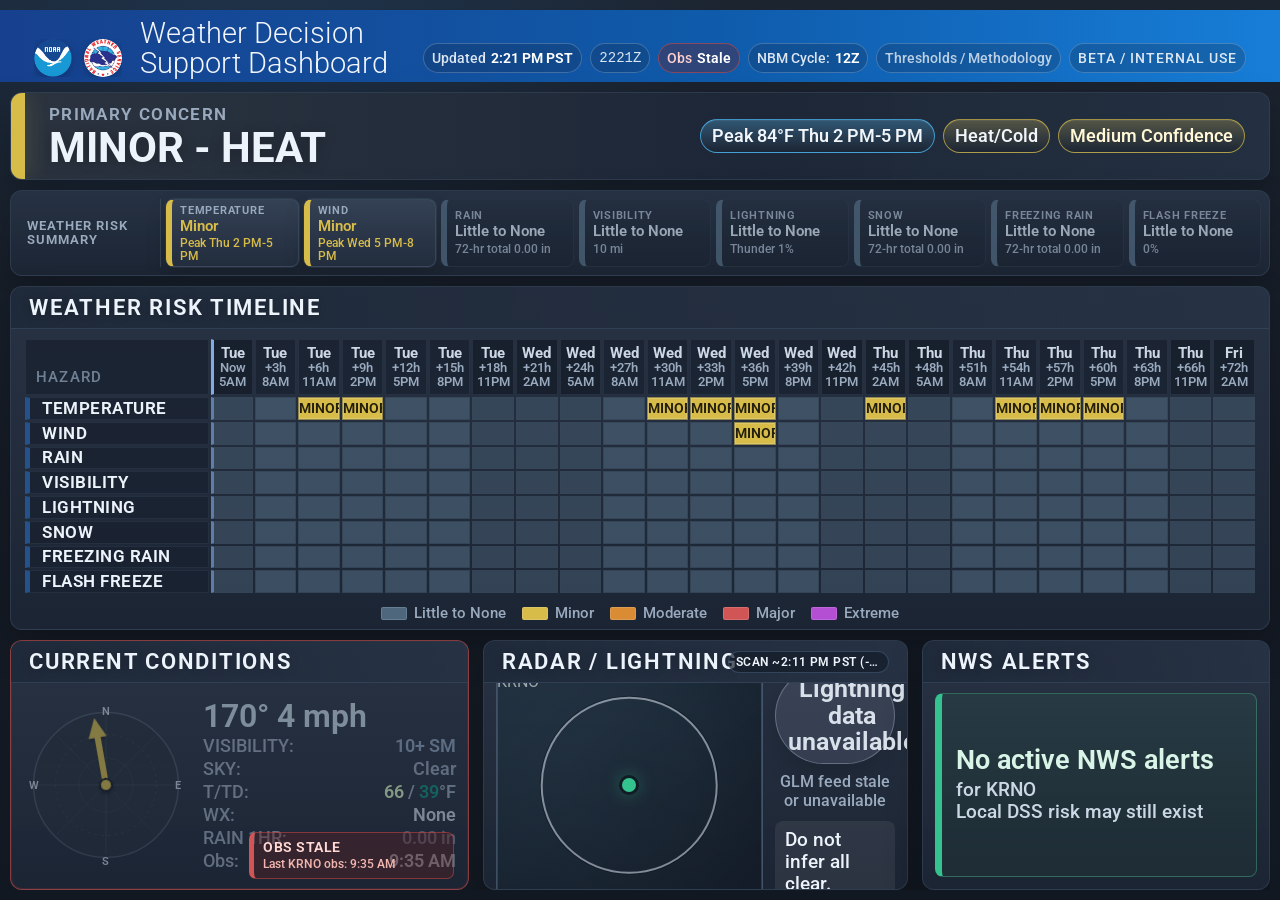
==== docs/mockups/krno-quicklook-tv-v2/index.html @ f00143f2 "Add quicklook TV v2 draft" ====
<!doctype html>
<html lang="en">
<head>
  <meta charset="utf-8">
  <meta name="viewport" content="width=device-width, initial-scale=1">
  <title>RNO Wx DSS</title>
  <link rel="preconnect" href="https://fonts.googleapis.com">
  <link rel="preconnect" href="https://fonts.gstatic.com" crossorigin>
  <link href="https://fonts.googleapis.com/css2?family=Roboto:wght@300;400;500;700&display=swap" rel="stylesheet">
  <link rel="stylesheet" href="https://unpkg.com/leaflet@1.9.4/dist/leaflet.css">
  <style>
    :root {
      color-scheme: dark;
      --bg-page: #151b25;
      --bg-panel: #202938;
      --bg-panel-2: #263244;
      --bg-panel-3: #2d3a4f;
      --border: #485663;
      --border-soft: #35414e;
      --text-main: #edf3fa;
      --text-body: #cbd7e5;
      --text-muted: #9aaabe;
      --text-dim: #6f8095;
      --accent-blue: #1976d2;
      --accent-blue-soft: #2196f3;
      --risk-none: #2d3745;
      --risk-little: #4f677d;
      --risk-minor: #d7bc4a;
      --risk-moderate: #d98c33;
      --risk-major: #d25555;
      --risk-extreme: #b44fd4;
      --success: #34c38f;
      --desi-blue-1: #17408d;
      --desi-blue-2: #0f5bab;
      --desi-blue-3: #177ed8;
      --broadcast-cyan: #4fc3ff;
      --broadcast-orange: #f26a22;
      --bg: var(--bg-page);
      --panel: var(--bg-panel);
      --panel-2: var(--bg-panel-2);
      --line: rgba(51, 66, 85, 0.72);
      --line-strong: rgba(68, 84, 106, 0.94);
      --text: var(--text-main);
      --soft: var(--text-body);
      --muted: var(--text-muted);
      --fresh: var(--success);
      --none: var(--risk-none);
      --little: var(--risk-little);
      --minor: var(--risk-minor);
      --moderate: var(--risk-moderate);
      --major: var(--risk-major);
      --extreme: var(--risk-extreme);
      --radius: 12px;
      --page-pad: 18px;
      --panel-pad: 18px;
      --gap-main: 14px;
      --gap-small: 10px;
      --font: "Inter", "Segoe UI", Roboto, Arial, sans-serif;
      --title-font: "Roboto", "Helvetica Neue", Helvetica, Arial, sans-serif;
      --mono: "SFMono-Regular", Consolas, "Liberation Mono", monospace;
    }

    * {
      box-sizing: border-box;
      min-width: 0;
    }

    html,
    body {
      width: 100%;
      height: 100%;
      margin: 0;
      overflow: hidden;
      background: var(--bg);
      color: var(--text);
      font-family: var(--font);
      font-variant-numeric: tabular-nums;
      letter-spacing: 0;
    }

    body {
      background:
        radial-gradient(circle at 20% -20%, rgba(41, 128, 212, 0.22), transparent 34%),
        linear-gradient(180deg, #1c2430, #151b25 52%, #121821),
        var(--bg-page);
    }

    .app {
      width: 100vw;
      height: 100vh;
      display: grid;
      grid-template-rows: 72px 88px 86px minmax(0, 1fr) 250px;
      gap: var(--gap-main);
      padding: 0 var(--page-pad) var(--page-pad);
      overflow: hidden;
    }

    .panel,
    .header,
    .concern {
      border: 1px solid var(--line);
      border-radius: var(--radius);
      background:
        linear-gradient(180deg, rgba(39, 50, 68, 0.98), rgba(28, 37, 51, 0.99)),
        var(--bg-panel);
      box-shadow: 0 16px 36px rgba(0, 0, 0, 0.22);
      overflow: hidden;
    }

    .header {
      display: grid;
      grid-template-columns: auto 1fr auto;
      align-items: center;
      gap: 18px;
      margin-inline: calc(-1 * var(--page-pad));
      padding: 8px 42px;
      border: 0;
      border-radius: 0;
      background: linear-gradient(90deg, var(--desi-blue-1) 0%, var(--desi-blue-2) 56%, var(--desi-blue-3) 100%);
      box-shadow: none;
    }

    .brand {
      display: flex;
      align-items: center;
      gap: 12px;
      overflow: hidden;
      white-space: nowrap;
    }

    .seal {
      display: block;
      width: 42px;
      height: 42px;
      flex: 0 0 auto;
      padding: 0;
      border: 0;
      border-radius: 50%;
      background: transparent;
      object-fit: contain;
      box-shadow: 0 2px 9px rgba(0, 0, 0, 0.25);
    }

    .title h1 {
      margin: 0;
      color: #f2f6fb;
      font-family: var(--title-font);
      font-size: 35px;
      line-height: 1.04;
      font-weight: 300;
      letter-spacing: 0;
      text-shadow: none;
    }

    .title div {
      display: block;
      margin-top: 5px;
      color: rgba(242, 246, 251, 0.82);
      font-family: var(--title-font);
      font-size: 15px;
      line-height: 1;
      font-weight: 300;
      white-space: nowrap;
      overflow: hidden;
      text-overflow: ellipsis;
    }

    .badges {
      display: flex;
      justify-content: flex-end;
      align-items: center;
      gap: 8px;
      white-space: nowrap;
      overflow: hidden;
    }

    .badge {
      display: inline-flex;
      align-items: center;
      min-height: 30px;
      padding: 4px 9px;
      border: 1px solid rgba(235, 244, 255, 0.22);
      border-radius: 999px;
      background: rgba(20, 41, 72, 0.26);
      color: rgba(242, 246, 251, 0.9);
      font-size: 16px;
      font-weight: 500;
    }

    .badge strong {
      color: #ffffff;
      margin-left: 5px;
      font-weight: 650;
    }

    .badge.fresh {
      border-color: rgba(93, 211, 158, 0.44);
      background: rgba(33, 92, 68, 0.32);
      color: #c4f3de;
    }

    .badge.aging {
      border-color: rgba(231, 198, 77, 0.46);
      background: rgba(118, 91, 18, 0.32);
      color: #ffe9a3;
    }

    .badge.stale {
      border-color: rgba(217, 78, 70, 0.52);
      background: rgba(112, 31, 31, 0.34);
      color: #ffd0cc;
    }

    .badge.beta {
      text-transform: uppercase;
      letter-spacing: 0.07em;
    }

    .badge.methodology {
      color: rgba(242, 246, 251, 0.76);
      text-decoration: none;
      font-size: 14px;
      font-weight: 520;
    }

    .badge.methodology:hover,
    .badge.methodology:focus-visible {
      color: #fff;
      border-color: rgba(139, 184, 245, 0.66);
      outline: none;
    }

    .has-tooltip {
      cursor: help;
    }

    .has-tooltip:focus-visible,
    .impact-cell:focus-visible {
      outline: 3px solid rgba(139, 184, 245, 0.88);
      outline-offset: 2px;
    }

    .concern {
      display: grid;
      grid-template-columns: 14px minmax(0, 1fr);
      align-items: center;
      min-height: 0;
      background:
        linear-gradient(90deg, rgba(42, 51, 63, 0.98), rgba(29, 39, 55, 0.99) 60%, rgba(35, 48, 65, 0.98)),
        var(--bg-panel);
    }

    .concern-accent {
      width: 100%;
      height: 100%;
      background: var(--moderate);
      box-shadow: 0 0 24px rgba(216, 188, 74, 0.24);
    }

    .concern-main {
      display: grid;
      grid-template-columns: minmax(0, 0.9fr) minmax(0, 1.35fr);
      align-items: center;
      gap: 18px;
      padding: 12px 24px;
      overflow: hidden;
    }

    .concern-label {
      color: var(--text-muted);
      font-size: 17px;
      font-weight: 650;
      letter-spacing: 0.08em;
      text-transform: uppercase;
    }

    .concern-title {
      margin-top: 4px;
      color: var(--text-main);
      font-size: 42px;
      line-height: 0.95;
      font-weight: 720;
      white-space: nowrap;
      text-shadow: 0 2px 14px rgba(0, 0, 0, 0.24);
    }

    .concern-detail {
      margin-top: 0;
      color: var(--text-body);
      font-size: 27px;
      line-height: 1.15;
      font-weight: 520;
      white-space: nowrap;
      text-align: right;
    }

    .concern-pills {
      display: flex;
      align-items: center;
      justify-content: flex-end;
      gap: 8px;
      min-width: 0;
      overflow: hidden;
    }

    .concern-pill {
      display: inline-flex;
      align-items: center;
      min-height: 34px;
      padding: 5px 11px;
      border: 1px solid color-mix(in srgb, var(--pill-color, #8ba6ca) 70%, transparent);
      border-radius: 999px;
      background:
        linear-gradient(180deg, color-mix(in srgb, var(--pill-color, #8ba6ca) 26%, rgba(38, 50, 68, 0.94)), rgba(28, 37, 51, 0.84));
      color: #f2f6fb;
      font-size: 18px;
      line-height: 1;
      font-weight: 560;
      text-transform: capitalize;
      white-space: nowrap;
      box-shadow: inset 0 1px 0 rgba(255,255,255,0.06);
    }

    .concern-pill.peak { --pill-color: #4fc3ff; }
    .concern-pill.impact { --pill-color: var(--pill-risk-color, var(--minor)); }
    .concern-pill.action { --pill-color: var(--accent-blue-soft); }
    .concern-pill.confidence { --pill-color: var(--success); }
    .concern-pill.confidence.medium { --pill-color: var(--minor); color: #fff7d6; }
    .concern-pill.confidence.low { --pill-color: var(--major); }

    .hazard-strip {
      display: grid;
      grid-template-columns: 176px repeat(8, minmax(0, 1fr));
      align-items: stretch;
      gap: 8px;
      min-height: 0;
      padding: 10px 12px;
      background:
        linear-gradient(180deg, rgba(38, 50, 68, 0.94), rgba(28, 37, 51, 0.98)),
        var(--bg-panel);
    }

    .strip-label {
      display: grid;
      align-content: center;
      padding: 0 12px;
      border-right: 1px solid rgba(72, 86, 99, 0.55);
      color: var(--text-muted);
      font-size: 16px;
      line-height: 1.08;
      font-weight: 650;
      letter-spacing: 0.08em;
      text-transform: uppercase;
    }

    .summary-chip {
      display: grid;
      grid-template-rows: auto auto auto;
      align-content: center;
      gap: 3px;
      min-height: 0;
      padding: 6px 8px 6px 10px;
      border: 1px solid rgba(65, 82, 105, 0.66);
      border-left: 6px solid var(--none);
      border-radius: 8px;
      background: linear-gradient(180deg, rgba(44, 57, 75, 0.74), rgba(31, 41, 56, 0.76));
      overflow: hidden;
    }

    .summary-chip[data-active="false"] {
      border-color: rgba(55, 70, 91, 0.42);
      border-left-color: rgba(79, 103, 125, 0.58);
      background: linear-gradient(180deg, rgba(34, 45, 60, 0.54), rgba(25, 34, 46, 0.58));
      opacity: 0.72;
    }

    .summary-chip[data-active="true"] {
      background: linear-gradient(180deg, rgba(55, 68, 87, 0.86), rgba(36, 47, 64, 0.8));
      box-shadow: 0 0 0 1px rgba(235, 244, 255, 0.06), 0 10px 22px rgba(0, 0, 0, 0.14);
    }

    .summary-hazard {
      color: var(--text-muted);
      font-size: 12px;
      line-height: 1;
      font-weight: 650;
      letter-spacing: 0.07em;
      text-transform: uppercase;
      white-space: nowrap;
      overflow: hidden;
      text-overflow: ellipsis;
    }

    .summary-risk {
      color: var(--text-body);
      font-size: 16px;
      line-height: 1.02;
      font-weight: 620;
      white-space: nowrap;
      overflow: hidden;
      text-overflow: ellipsis;
    }

    .summary-value {
      color: var(--text-muted);
      font-size: 12px;
      line-height: 1.08;
      font-weight: 500;
      white-space: normal;
      overflow: hidden;
      text-overflow: ellipsis;
    }

    .metric-separator,
    .obs-separator {
      color: var(--text-muted);
    }

    .timeline-panel {
      display: grid;
      grid-template-rows: 42px minmax(0, 1fr) 30px;
      min-height: 0;
    }

    .panel-head {
      display: flex;
      align-items: center;
      justify-content: space-between;
      gap: 18px;
      padding: 0 var(--panel-pad);
      border-bottom: 1px solid rgba(55, 75, 99, 0.66);
      background: linear-gradient(90deg, rgba(30, 41, 57, 0.94), rgba(38, 50, 68, 0.74));
      overflow: hidden;
    }

    .panel-title {
      color: var(--text-main);
      font-size: 22px;
      line-height: 1;
      font-weight: 650;
      letter-spacing: 0.08em;
      text-transform: uppercase;
      white-space: nowrap;
      text-shadow: 0 1px 10px rgba(0, 0, 0, 0.2);
    }

    .timeline-note {
      color: var(--text-muted);
      font-size: 18px;
      font-weight: 520;
      white-space: nowrap;
    }

    .matrix {
      position: relative;
      display: grid;
      grid-template-columns: 184px repeat(24, minmax(0, 1fr));
      grid-template-rows: 56px repeat(var(--timeline-rows, 8), minmax(0, 1fr));
      gap: 2px;
      min-height: 0;
      padding: 10px 14px 6px;
      overflow: hidden;
    }

    .corner,
    .time-cell,
    .row-label,
    .impact-cell {
      border: 1px solid rgba(51, 66, 85, 0.42);
      background: rgba(24, 33, 46, 0.72);
    }

    .corner {
      display: flex;
      align-items: end;
      padding: 0 0 8px 10px;
      color: var(--text-dim);
      font-size: 15px;
      font-weight: 520;
      text-transform: uppercase;
      letter-spacing: 0.08em;
    }

    .time-cell {
      display: grid;
      place-items: center;
      padding: 3px 1px;
      color: var(--text-muted);
      font-size: 13px;
      line-height: 0.98;
      font-weight: 560;
      text-align: center;
      overflow: hidden;
    }

    .time-cell > div {
      display: grid;
      gap: 1px;
      min-width: 0;
      max-width: 100%;
    }

    .time-cell strong {
      display: block;
      color: var(--text-body);
      font-size: 15px;
      line-height: 1;
      font-weight: 700;
    }

    .time-cell.quiet {
      color: rgba(148, 163, 184, 0.22);
    }

    .time-cell.day-start,
    .impact-cell.day-start {
      border-left-color: rgba(139, 184, 245, 0.92);
      border-left-width: 3px;
    }

    .time-cell.night,
    .impact-cell.night {
      box-shadow: inset 0 0 0 999px rgba(8, 13, 20, 0.18);
    }

    .row-label {
      display: grid;
      place-items: center start;
      align-items: center;
      padding: 0 12px;
      border-left: 5px solid rgba(47, 120, 209, 0.56);
      color: var(--text-main);
      font-size: 17px;
      line-height: 1;
      font-weight: 640;
      letter-spacing: 0.03em;
      text-transform: uppercase;
    }

    .row-label span {
      display: none;
    }

    .impact-cell {
      position: relative;
      display: grid;
      place-items: center;
      min-height: 0;
      color: var(--text-main);
      font-size: 14px;
      font-weight: 620;
      line-height: 1;
      text-align: center;
      text-transform: uppercase;
      overflow: hidden;
    }

    .impact-cell[data-risk="None"] {
      background: var(--none);
      color: transparent;
      opacity: 0.54;
    }

    .impact-cell[data-risk="Little to None"] {
      background: var(--little);
      color: transparent;
      opacity: 0.62;
    }

    .impact-cell[data-risk="Minor"] {
      background: var(--minor);
      color: #241f0b;
      box-shadow: inset 0 0 0 1px rgba(255, 255, 255, 0.16);
    }

    .impact-cell[data-risk="Moderate"] {
      background: var(--moderate);
      color: #24170a;
      box-shadow: inset 0 0 0 2px rgba(255, 255, 255, 0.18), 0 0 12px rgba(217, 140, 51, 0.22);
    }

    .impact-cell[data-risk="Major"] {
      background: var(--major);
      color: #fff2f0;
      box-shadow: inset 0 0 0 2px rgba(255, 255, 255, 0.18), 0 0 14px rgba(210, 85, 85, 0.3);
    }

    .impact-cell[data-risk="Extreme"] {
      background: var(--extreme);
      color: #fff0ff;
      box-shadow: inset 0 0 0 2px rgba(255, 255, 255, 0.2), 0 0 16px rgba(180, 79, 212, 0.34);
    }

    .now-line {
      position: absolute;
      top: 10px;
      bottom: 6px;
      left: calc(14px + 184px);
      width: 3px;
      background: var(--accent-blue-soft);
      box-shadow: 0 0 0 1px rgba(17, 23, 34, 0.78), 0 0 12px rgba(58, 134, 224, 0.35);
      z-index: 5;
      pointer-events: none;
    }

    .now-tag {
      position: absolute;
      top: 54px;
      left: calc(14px + 184px);
      z-index: 6;
      translate: -50% 0;
      padding: 2px 7px;
      border: 1px solid rgba(139, 184, 245, 0.72);
      border-radius: 999px;
      background: #19375c;
      color: var(--text-main);
      font-size: 12px;
      font-weight: 650;
      letter-spacing: 0.08em;
    }

    .legend {
      display: flex;
      align-items: center;
      justify-content: center;
      gap: 16px;
      padding: 0 12px 2px;
      overflow: hidden;
    }

    .legend-item {
      display: inline-flex;
      align-items: center;
      gap: 7px;
      color: var(--text-muted);
      font-size: 15px;
      font-weight: 500;
      white-space: nowrap;
    }

    .legend-swatch {
      width: 26px;
      height: 13px;
      border: 1px solid rgba(231, 237, 245, 0.16);
      border-radius: 2px;
    }

    .no-signal {
      display: flex;
      align-items: center;
      justify-content: center;
      min-height: 0;
      padding: 0 16px 2px;
      color: var(--text-muted);
      font-size: 17px;
      font-weight: 500;
      white-space: nowrap;
      overflow: hidden;
      text-overflow: ellipsis;
    }

    .no-signal[hidden] {
      display: none;
    }

    .no-signal strong {
      color: var(--text-body);
      font-weight: 580;
    }

    .bottom-row {
      display: grid;
      grid-template-columns: 1.06fr 1.18fr 1.10fr;
      gap: var(--gap-main);
      min-height: 0;
      overflow: hidden;
    }

    .bottom-panel {
      display: grid;
      grid-template-rows: 42px minmax(0, 1fr);
      min-height: 0;
    }

    .bottom-body {
      min-height: 0;
      overflow: hidden;
      padding: 10px 14px;
    }

    .obs-body {
      display: grid;
      grid-template-columns: 188px minmax(0, 1fr);
      gap: 16px;
      align-items: center;
    }

    .wind-rose {
      width: 184px;
      height: 184px;
      display: block;
    }

    .obs-lines {
      display: grid;
      grid-template-columns: repeat(2, minmax(0, 1fr));
      gap: 5px 12px;
      align-content: center;
    }

    .wind-big {
      grid-column: 1 / -1;
      color: var(--text-main);
      font-size: 39px;
      line-height: 1;
      font-weight: 660;
      white-space: nowrap;
    }

    .obs-line {
      display: flex;
      align-items: baseline;
      gap: 7px;
      color: var(--text-muted);
      font-size: 19px;
      line-height: 1.05;
      font-weight: 500;
      white-space: nowrap;
    }

    .obs-line strong {
      color: var(--text-body);
      font-size: 22px;
      font-weight: 600;
      overflow: visible;
      text-overflow: clip;
      white-space: nowrap;
    }

    .obs-line.wide {
      grid-column: 1 / -1;
    }

    .hazard-table {
      display: grid;
      grid-template-columns: repeat(2, minmax(0, 1fr));
      grid-template-rows: repeat(4, minmax(0, 1fr));
      height: 100%;
      gap: 9px;
    }

    .hazard-row {
      display: grid;
      align-content: center;
      gap: 3px;
      min-height: 0;
      padding: 6px 10px;
      border: 1px solid rgba(51, 66, 85, 0.5);
      border-left: 6px solid var(--none);
      border-radius: 8px;
      background: linear-gradient(180deg, rgba(42, 55, 73, 0.72), rgba(31, 42, 58, 0.68));
      overflow: hidden;
    }

    .hazard-row[data-active="true"] {
      background: linear-gradient(180deg, rgba(52, 66, 83, 0.86), rgba(35, 45, 60, 0.78));
      box-shadow: inset 0 0 0 1px rgba(237, 243, 250, 0.05);
    }

    .hazard-top {
      display: flex;
      align-items: center;
      gap: 6px;
      min-width: 0;
      overflow: hidden;
    }

    .hazard-name {
      color: var(--text-main);
      font-size: 17px;
      line-height: 1.05;
      font-weight: 600;
      white-space: nowrap;
      flex: 0 0 auto;
    }

    .hazard-name::after {
      content: "";
    }

    .hazard-risk {
      font-size: 17px;
      line-height: 1.05;
      font-weight: 600;
      white-space: nowrap;
      overflow: hidden;
      text-overflow: ellipsis;
      min-width: 0;
    }

    .hazard-summary {
      color: var(--text-body);
      font-size: 15px;
      line-height: 1.08;
      font-weight: 500;
      white-space: nowrap;
      overflow: hidden;
      text-overflow: ellipsis;
    }

    .hazard-dash {
      color: var(--text-dim);
      font-size: 16px;
      font-weight: 480;
    }

    [data-current-obs].obs-stale {
      position: relative;
      border-color: rgba(217, 78, 70, 0.56);
      box-shadow: inset 0 0 0 1px rgba(217, 78, 70, 0.12);
    }

    [data-current-obs].obs-stale .wind-rose,
    [data-current-obs].obs-stale .wind-big,
    [data-current-obs].obs-stale .obs-line {
      opacity: 0.54;
    }

    .obs-stale-warning {
      display: none;
      position: absolute;
      left: 238px;
      right: 14px;
      bottom: 10px;
      z-index: 4;
      padding: 7px 9px;
      border: 1px solid rgba(217, 78, 70, 0.48);
      border-left: 5px solid var(--major);
      border-radius: 7px;
      background: rgba(92, 32, 34, 0.38);
      color: #ffd7d3;
      font-size: 14px;
      line-height: 1.12;
      font-weight: 650;
      letter-spacing: 0.04em;
      text-transform: uppercase;
    }

    .obs-stale-warning span {
      display: block;
      margin-top: 2px;
      color: #f1b5ae;
      font-size: 12px;
      font-weight: 540;
      letter-spacing: 0;
      text-transform: none;
    }

    [data-current-obs].obs-stale .obs-stale-warning {
      display: block;
    }

    .radar-body {
      display: grid;
      grid-template-columns: minmax(0, 282px) minmax(120px, 0.82fr);
      gap: 12px;
      align-items: center;
    }

    .radar-map {
      position: relative;
      min-height: 0;
      width: 100%;
      aspect-ratio: 1 / 1;
      overflow: hidden;
      border: 1px solid rgba(80, 97, 121, 0.72);
      border-radius: 8px;
      background:
        linear-gradient(135deg, rgba(51, 75, 92, 0.64), rgba(19, 27, 38, 0.86)),
        #182536;
    }

    .radar-basemap,
    .radar-reflectivity {
      position: absolute;
      inset: 0;
      width: 100%;
      height: 100%;
      display: block;
      object-fit: fill;
    }

    .radar-map.leaflet-container {
      background: #121a25;
      font-family: var(--font);
    }

    .radar-map.no-leaflet > .radar-basemap,
    .radar-map.no-leaflet > .radar-reflectivity {
      object-fit: fill;
    }

    .radar-map.leaflet-ready > .radar-basemap,
    .radar-map.leaflet-ready > .radar-reflectivity,
    .radar-map.leaflet-ready > .range-ring,
    .radar-map.leaflet-ready > .airport-marker,
    .radar-map.leaflet-ready > .lightning-layer,
    .radar-map.leaflet-ready > .lightning-dot,
    .radar-map.leaflet-ready > .map-label.range {
      display: none;
    }

    .radar-map .leaflet-control-container {
      display: none;
    }

    .radar-map .leaflet-tile {
      filter: saturate(1) contrast(1.08) brightness(1);
    }

    .radar-map .leaflet-overlay-pane {
      mix-blend-mode: normal;
    }

    .radar-basemap {
      z-index: 0;
      opacity: 0.6;
      filter: saturate(0.82) contrast(1.08) brightness(0.62);
    }

    .radar-reflectivity {
      z-index: 1;
      opacity: 0.6;
      mix-blend-mode: screen;
      filter: saturate(1.12) contrast(1.12) brightness(0.95);
    }

    .radar-map::after {
      content: "";
      position: absolute;
      inset: 0;
      background:
        linear-gradient(180deg, rgba(18, 26, 37, 0.06), rgba(18, 26, 37, 0.32)),
        radial-gradient(circle at 50% 50%, transparent 0 34%, rgba(10, 16, 24, 0.24) 100%);
      pointer-events: none;
    }

    .range-ring {
      position: absolute;
      left: 50%;
      top: 50%;
      translate: -50% -50%;
      border: 2px solid rgba(235, 244, 255, 0.5);
      border-radius: 50%;
      box-shadow: 0 0 0 1px rgba(10, 16, 24, 0.42);
      pointer-events: none;
      z-index: 4;
    }

    .range-ring.r10 { height: 33.333%; aspect-ratio: 1; }
    .range-ring.r15 { display: none; }
    .range-ring.r20 { display: none; }
    .range-ring.r25 { display: none; }

    .airport-marker {
      position: absolute;
      left: 50%;
      top: 50%;
      width: 14px;
      height: 14px;
      translate: -50% -50%;
      border-radius: 50%;
      z-index: 5;
      background: var(--airport-marker-color, var(--success));
      box-shadow:
        0 0 0 3px rgba(14, 20, 29, 0.78),
        0 0 18px color-mix(in srgb, var(--airport-marker-color, var(--success)) 70%, transparent);
    }

    .airport-marker::after {
      content: none;
      position: absolute;
      left: 18px;
      top: 50%;
      translate: 0 -50%;
      padding: 2px 5px;
      border-radius: 4px;
      background: rgba(13, 20, 30, 0.78);
      color: #f4f8ff;
      font-size: 11px;
      font-weight: 700;
      letter-spacing: 0.05em;
      text-shadow: 0 1px 3px rgba(0, 0, 0, 0.8);
    }

    .lightning-layer {
      position: absolute;
      inset: 0;
      pointer-events: none;
      z-index: 4;
    }

    .lightning-strike {
      position: absolute;
      translate: -50% -50%;
      width: 22px;
      height: 22px;
      display: grid;
      place-items: center;
      color: var(--strike-color, #34c38f);
      font-size: 24px;
      line-height: 1;
      font-weight: 800;
      text-shadow:
        0 0 4px rgba(8, 12, 18, 0.96),
        0 0 10px color-mix(in srgb, var(--strike-color, #34c38f) 80%, transparent);
      z-index: 6;
    }

    .lightning-strike::before {
      content: "+";
    }

    .lightning-dot[hidden],
    .lightning-layer[hidden] {
      display: none;
    }

    .map-label {
      position: absolute;
      z-index: 7;
      padding: 3px 7px;
      border-radius: 999px;
      background: rgba(18, 27, 39, 0.78);
      color: var(--text-body);
      font-size: 13px;
      font-weight: 620;
      letter-spacing: 0.04em;
      text-transform: uppercase;
    }

    .map-label.source {
      left: 8px;
      bottom: 8px;
    }

    .map-label.range {
      display: none;
    }

    .quicklook-lightning-dot {
      width: 13px;
      height: 13px;
      border-radius: 50%;
      background: #ff4b22;
      box-shadow: 0 0 0 4px rgba(14, 20, 29, 0.72), 0 0 19px rgba(255, 75, 34, 0.9);
    }

    .leaflet-airport-marker {
      width: 14px;
      height: 14px;
      border-radius: 50%;
      background: var(--airport-marker-color, var(--success));
      box-shadow:
        0 0 0 3px rgba(14, 20, 29, 0.84),
        0 0 18px color-mix(in srgb, var(--airport-marker-color, var(--success)) 70%, transparent);
    }

    .leaflet-lightning-strike {
      width: 22px;
      height: 22px;
      display: grid;
      place-items: center;
      color: var(--strike-color, #34c38f);
      font-size: 24px;
      line-height: 1;
      font-weight: 850;
      text-shadow:
        0 0 3px rgba(0, 0, 0, 0.95),
        0 0 7px currentColor;
    }

    .map-label.radar-time {
      position: static;
      max-width: 54%;
      color: var(--text-main);
      background: rgba(18, 27, 39, 0.68);
      border: 1px solid rgba(74, 99, 127, 0.55);
      font-size: 12px;
      padding: 3px 7px;
      white-space: nowrap;
      overflow: hidden;
      text-overflow: ellipsis;
    }

    .map-label.lightning-clear {
      right: 8px;
      top: 8px;
      max-width: 52%;
      color: var(--text-body);
      text-align: right;
    }

    .lightning-status {
      display: grid;
      align-content: center;
      gap: 9px;
      min-height: 0;
    }

    .lightning-pill {
      display: grid;
      place-items: center;
      min-height: 64px;
      padding: 8px 12px;
      border: 1px solid rgba(52, 195, 143, 0.58);
      border-radius: 999px;
      background: rgba(52, 195, 143, 0.22);
      color: #d8f5e7;
      font-size: 25px;
      line-height: 1.05;
      font-weight: 650;
      text-align: center;
      box-shadow: inset 0 1px 0 rgba(255,255,255,0.08), 0 10px 26px rgba(0,0,0,0.16);
    }

    .lightning-pill.yellow {
      background: rgba(215, 188, 74, 0.28);
      color: #fff5bf;
      border-color: rgba(215, 188, 74, 0.58);
    }

    .lightning-pill.orange {
      background: rgba(217, 140, 51, 0.30);
      color: #ffe2c3;
      border-color: rgba(217, 140, 51, 0.62);
    }

    .lightning-pill.red {
      background: rgba(210, 85, 85, 0.34);
      color: #ffe3e3;
      border-color: rgba(210, 85, 85, 0.66);
    }

    .lightning-pill.purple {
      background: rgba(180, 79, 212, 0.34);
      color: #fce8ff;
      border-color: rgba(180, 79, 212, 0.7);
    }

    .lightning-pill.unavailable {
      background: rgba(148, 163, 184, 0.16);
      color: #d8e0ea;
      border-color: rgba(148, 163, 184, 0.48);
    }

    .lightning-subtext {
      color: var(--text-muted);
      font-size: 16px;
      line-height: 1.16;
      font-weight: 520;
      text-align: center;
    }

    .trigger-line {
      display: grid;
      grid-template-columns: 116px minmax(0, 1fr);
      gap: 10px;
      align-items: baseline;
      min-height: 0;
    }

    .trigger-label {
      color: var(--text-muted);
      font-size: 14px;
      font-weight: 620;
      letter-spacing: 0.08em;
      text-transform: uppercase;
    }

    .trigger-value {
      color: var(--text-main);
      font-size: 23px;
      line-height: 1.05;
      font-weight: 600;
      white-space: nowrap;
    }

    .trigger-action {
      margin-top: 2px;
      padding: 8px 10px;
      border-radius: 8px;
      color: var(--text-main);
      background: rgba(255,255,255,0.07);
      font-size: 19px;
      line-height: 1.15;
      font-weight: 500;
    }

    .trigger-action:empty {
      display: none;
    }

    .alerts-data {
      display: grid;
      grid-template-columns: 1fr;
      grid-template-rows: 1fr;
      gap: var(--gap-small);
      height: 100%;
    }

    .alert-clear {
      padding: 12px 14px;
      border: 1px solid rgba(93, 211, 158, 0.34);
      border-left: 7px solid var(--fresh);
      border-radius: 8px;
      background: linear-gradient(180deg, rgba(48, 100, 82, 0.22), rgba(31, 48, 54, 0.72));
      display: grid;
      align-content: center;
      height: 100%;
      min-height: 0;
    }

    .alert-clear.active {
      border-color: rgba(238, 138, 51, 0.45);
      border-left-color: var(--moderate);
      background: rgba(102, 55, 21, 0.22);
    }

    .alert-title {
      color: #d8f5e7;
      font-size: 27px;
      line-height: 1;
      font-weight: 650;
    }

    .alert-text {
      margin-top: 5px;
      color: var(--text-body);
      font-size: 19px;
      line-height: 1.15;
      font-weight: 520;
      white-space: normal;
    }

    .data-summary {
      color: var(--text-muted);
      font-size: 18px;
      font-weight: 500;
      white-space: nowrap;
      overflow: hidden;
      text-overflow: ellipsis;
      padding: 0 4px;
    }

    .timeline-tooltip {
      position: fixed;
      z-index: 2200;
      width: min(430px, calc(100vw - 32px));
      padding: 13px 14px 14px;
      border: 1px solid var(--line-strong);
      border-left: 7px solid var(--little);
      border-radius: 10px;
      background: rgba(27, 36, 49, 0.98);
      box-shadow: 0 18px 44px rgba(0, 0, 0, 0.34);
      color: var(--text-body);
      font-size: 16px;
      line-height: 1.25;
      pointer-events: none;
    }

    .timeline-tooltip[hidden] {
      display: none;
    }

    .tooltip-title {
      color: var(--text-main);
      font-size: 20px;
      font-weight: 650;
      text-transform: uppercase;
    }

    .tooltip-time {
      margin-top: 5px;
      color: var(--text-muted);
      font-size: 15px;
      font-weight: 500;
    }

    .tooltip-lines {
      display: grid;
      gap: 5px;
      margin-top: 10px;
    }

    .tooltip-line {
      display: flex;
      justify-content: space-between;
      gap: 14px;
      border-top: 1px solid rgba(51, 66, 85, 0.58);
      padding-top: 5px;
    }

    .tooltip-line span {
      color: var(--text-muted);
      font-weight: 500;
      white-space: nowrap;
      flex: 0 0 auto;
    }

    .tooltip-line strong {
      color: var(--text-main);
      font-weight: 600;
      text-align: right;
      overflow-wrap: anywhere;
    }

    .mono {
      font-family: var(--mono);
    }

    @media (max-width: 1500px) {
      .app {
        gap: 10px;
        padding: 10px;
      }

      .header {
        grid-template-columns: auto 1fr auto;
      }

      .seal {
        width: 38px;
        height: 38px;
      }

      .title h1 {
        font-size: 29px;
      }

      .badge {
        font-size: 14px;
        min-height: 30px;
        padding: 5px 8px;
      }

      .concern-title {
        font-size: 42px;
      }

      .concern-detail {
        font-size: 21px;
      }

      .hazard-strip {
        grid-template-columns: 142px repeat(8, minmax(0, 1fr));
        gap: 5px;
        padding: 8px;
      }

      .strip-label {
        padding: 0 8px;
        font-size: 13px;
      }

      .summary-chip {
        padding: 5px 6px 5px 8px;
      }

      .summary-hazard {
        font-size: 11px;
      }

      .summary-risk {
        font-size: 15px;
      }

      .summary-value {
        font-size: 12px;
      }

      .bottom-row {
        grid-template-columns: minmax(0, 1.08fr) minmax(0, 1fr) minmax(0, 0.82fr);
      }

      .bottom-body {
        padding: 10px 12px 12px;
      }

      .obs-body {
        grid-template-columns: 168px minmax(0, 1fr);
        gap: 12px;
      }

      .wind-rose {
        width: 166px;
        height: 166px;
      }

      .obs-lines {
        grid-template-columns: 1fr;
        gap: 5px;
      }

      .wind-big {
        font-size: 32px;
      }

      .obs-line,
      .obs-line strong {
        font-size: 18px;
        line-height: 1;
      }

      .obs-line {
        justify-content: space-between;
        gap: 10px;
      }

      .hazard-table {
        grid-template-columns: 1fr;
        grid-template-rows: repeat(8, minmax(0, 1fr));
        gap: 5px;
      }

      .hazard-row {
        grid-template-columns: minmax(0, 1fr) auto;
        align-items: center;
        gap: 10px;
        padding: 4px 8px;
      }

      .hazard-top {
        min-width: 0;
      }

      .hazard-name,
      .hazard-risk {
        font-size: 15px;
      }

      .hazard-summary {
        justify-self: end;
        max-width: none;
        font-size: 14px;
        text-align: right;
      }
    }

    @media (max-height: 850px) {
      .app {
        grid-template-rows: 70px 82px 76px minmax(0, 1fr) 220px;
        gap: 8px;
        padding-bottom: 10px;
      }

      .timeline-panel {
        grid-template-rows: 38px minmax(0, 1fr) 24px;
      }

      .matrix {
        grid-template-rows: 34px repeat(var(--timeline-rows, 8), minmax(14px, 1fr));
        gap: 1px;
        padding: 7px 14px 4px;
      }

      .time-cell {
        font-size: 12px;
      }

      .time-cell strong {
        font-size: 13px;
      }

      .row-label {
        font-size: 12px;
      }

      .impact-cell {
        font-size: 12px;
      }

      .legend {
        min-height: 24px;
        padding-top: 3px;
      }
    }
  </style>
</head>
<body>
  <div class="app">
    <header class="header" aria-label="Airport weather DSS header">
      <div class="brand" aria-label="NOAA and National Weather Service branding">
        <img class="seal" src="../assets/noaa-emblem-circle.png" alt="NOAA">
        <img class="seal" src="../assets/nws-logo-2021.png" alt="National Weather Service">
      </div>
      <div class="title">
        <h1>Weather Decision Support Dashboard</h1>
        <div>Reno-Tahoe International Airport Ground Operations</div>
      </div>
      <div class="badges">
        <div class="badge" id="updated-badge">Updated <strong id="updated-local">2:55 PM PDT</strong></div>
        <div class="badge mono" id="updated-utc">2155Z</div>
        <div class="badge fresh" id="obs-badge">Obs <strong id="obs-state">Fresh</strong></div>
        <div class="badge" id="model-badge">NBM Cycle: <strong id="model-cycle">18Z</strong></div>
        <a class="badge methodology" href="./methodology.html">Thresholds / Methodology</a>
        <div class="badge beta" id="beta-badge">Beta / Internal Use</div>
      </div>
    </header>

    <section class="concern" id="primary-concern" data-primary-concern aria-label="Primary operational concern">
      <div class="concern-accent" id="primary-accent"></div>
      <div class="concern-main">
        <div>
          <div class="concern-label">Primary Concern</div>
          <div class="concern-title" id="primary-title">MODERATE - LIGHTNING</div>
        </div>
        <div class="concern-detail concern-pills" id="primary-detail">
          <span class="concern-pill peak">Peak Thu 5 PM</span>
          <span class="concern-pill impact">Ramp Lightning</span>
          <span class="concern-pill action">Monitor</span>
          <span class="concern-pill confidence high">Confidence High</span>
        </div>
      </div>
    </section>

    <section class="panel hazard-strip" aria-label="72-hour hazard summary">
      <div class="strip-label">Weather Risk Summary</div>
      <div class="summary-chip" data-summary-placeholder>
        <div class="summary-hazard">Lightning</div>
        <div class="summary-risk">Moderate</div>
        <div class="summary-value">Peak Thu 3 PM-6 PM</div>
      </div>
      <div class="summary-chip" data-summary-placeholder>
        <div class="summary-hazard">Wind</div>
        <div class="summary-risk">Little to None</div>
        <div class="summary-value">Gust 26 mph</div>
      </div>
      <div class="summary-chip" data-summary-placeholder>
        <div class="summary-hazard">Rain</div>
        <div class="summary-risk">Little to None</div>
        <div class="summary-value">0.02 in</div>
      </div>
      <div class="summary-chip" data-summary-placeholder>
        <div class="summary-hazard">Visibility</div>
        <div class="summary-risk">Little to None</div>
        <div class="summary-value">6+ mi</div>
      </div>
      <div class="summary-chip" data-summary-placeholder>
        <div class="summary-hazard">Snow</div>
        <div class="summary-risk">Little to None</div>
        <div class="summary-value">No signal</div>
      </div>
      <div class="summary-chip" data-summary-placeholder>
        <div class="summary-hazard">Freezing Rain</div>
        <div class="summary-risk">Little to None</div>
        <div class="summary-value">No signal</div>
      </div>
      <div class="summary-chip" data-summary-placeholder>
        <div class="summary-hazard">Flash Freeze</div>
        <div class="summary-risk">Little to None</div>
        <div class="summary-value">No signal</div>
      </div>
      <div class="summary-chip" data-summary-placeholder>
        <div class="summary-hazard">Temperature</div>
        <div class="summary-risk">Little to None</div>
        <div class="summary-value">No signal</div>
      </div>
    </section>

    <section class="panel timeline-panel" aria-label="72-hour impact timeline">
      <div class="panel-head">
        <div class="panel-title">Weather Risk Timeline</div>
      </div>
      <div class="matrix" id="timeline-matrix">
        <div class="now-line" aria-hidden="true"></div>
        <div class="now-tag">NOW</div>
      </div>
      <div class="no-signal" id="no-signal-line" hidden></div>
      <div class="legend" id="legend" aria-label="Impact category legend"></div>
    </section>

    <section class="bottom-row" aria-label="Quick-look bottom row">
      <section class="panel bottom-panel" data-current-obs aria-labelledby="obs-title">
        <div class="panel-head">
          <div class="panel-title" id="obs-title">Current Conditions</div>
        </div>
        <div class="bottom-body obs-body">
          <svg class="wind-rose" id="wind-rose" viewBox="0 0 220 220" role="img" aria-label="Wind rose">
            <defs>
              <filter id="windShadow" x="-20%" y="-20%" width="140%" height="140%">
                <feDropShadow dx="0" dy="3" stdDeviation="2" flood-color="#000000" flood-opacity="0.38"></feDropShadow>
              </filter>
            </defs>
            <circle cx="110" cy="110" r="96" fill="#222c39" stroke="rgba(148,163,184,0.3)" stroke-width="2"></circle>
            <circle cx="110" cy="110" r="67" fill="none" stroke="rgba(148,163,184,0.17)" stroke-width="1" stroke-dasharray="4 5"></circle>
            <circle cx="110" cy="110" r="36" fill="none" stroke="rgba(148,163,184,0.12)" stroke-width="1"></circle>
            <line x1="110" y1="18" x2="110" y2="202" stroke="rgba(148,163,184,0.2)" stroke-width="1"></line>
            <line x1="18" y1="110" x2="202" y2="110" stroke="rgba(148,163,184,0.2)" stroke-width="1"></line>
            <line x1="45" y1="45" x2="175" y2="175" stroke="rgba(148,163,184,0.12)" stroke-width="1"></line>
            <line x1="175" y1="45" x2="45" y2="175" stroke="rgba(148,163,184,0.12)" stroke-width="1"></line>
            <text x="110" y="17" text-anchor="middle" fill="#c7d2df" font-size="14" font-weight="600">N</text>
            <text x="205" y="115" text-anchor="middle" fill="#c7d2df" font-size="14" font-weight="600">E</text>
            <text x="110" y="216" text-anchor="middle" fill="#c7d2df" font-size="14" font-weight="600">S</text>
            <text x="15" y="115" text-anchor="middle" fill="#c7d2df" font-size="14" font-weight="600">W</text>
            <g id="wind-arrow" transform="rotate(100 110 110)" filter="url(#windShadow)">
              <line x1="110" y1="110" x2="110" y2="35" stroke="#d7bc4a" stroke-width="8" stroke-linecap="round"></line>
              <polygon points="110,20 98,46 122,46" fill="#d7bc4a"></polygon>
              <circle cx="110" cy="110" r="8" fill="#d7bc4a" stroke="#111722" stroke-width="3"></circle>
            </g>
          </svg>
          <div class="obs-lines">
            <div class="wind-big" id="wind-line" data-wind-value>280&deg; 13 mph</div>
            <div class="obs-line" id="vis-item">VISIBILITY:<strong id="vis-line">10+ SM</strong></div>
            <div class="obs-line wide" id="sky-item">SKY:<strong id="sky-line">BKN023 / BKN055</strong></div>
            <div class="obs-line" id="temp-item">T/TD:<strong id="temp-line">46 / 37&deg;F</strong></div>
            <div class="obs-line" id="wx-item">WX:<strong id="wx-line">None</strong></div>
            <div class="obs-line wide" id="rain-item">RAIN 1HR:<strong id="rain-line">0.00 in</strong></div>
            <div class="obs-line wide" id="obs-time-item">Obs:<strong id="obs-time">2:55 PM PDT</strong></div>
            <div class="obs-stale-warning" id="obs-stale-warning">OBS STALE<span id="obs-stale-time">Last KRNO obs: --</span></div>
          </div>
        </div>
      </section>

      <section class="panel bottom-panel radar-panel" aria-labelledby="radar-title">
        <div class="panel-head">
          <div class="panel-title" id="radar-title">Radar / Lightning</div>
          <div class="map-label radar-time" id="radar-time">Scan --</div>
        </div>
        <div class="bottom-body radar-body">
          <div class="radar-map" id="radar-map">
            <img id="radar-basemap" class="radar-basemap" alt="" aria-hidden="true">
            <img id="radar-img" class="radar-reflectivity" alt="Animated reflectivity loop near KRNO">
            <div class="range-ring r10"></div>
            <div class="range-ring r15"></div>
            <div class="range-ring r20"></div>
            <div class="range-ring r25"></div>
            <div class="airport-marker" id="airport-marker" aria-label="KRNO"></div>
            <div class="lightning-layer" id="lightning-layer" hidden></div>
            <div class="lightning-dot" id="lightning-dot" hidden></div>
            <div class="map-label range">25 NM</div>
          </div>
          <div class="lightning-status" id="lightning-panel">
            <div class="lightning-pill unavailable" id="lightning-pill">Lightning data loading</div>
            <div class="lightning-subtext" id="lightning-subtext">Scan time unavailable</div>
            <div class="trigger-action" id="lightning-action"></div>
          </div>
        </div>
      </section>

      <section class="panel bottom-panel" aria-labelledby="alerts-title">
        <div class="panel-head">
          <div class="panel-title" id="alerts-title">NWS Alerts</div>
        </div>
        <div class="bottom-body alerts-data">
          <div class="alert-clear" id="alert-box">
            <div class="alert-title">No active NWS alerts</div>
            <div class="alert-text">for KRNO<br>Local DSS risk may still exist</div>
          </div>
        </div>
      </section>
    </section>
  </div>
  <div class="timeline-tooltip" id="timeline-tooltip" role="tooltip" hidden></div>

  <script src="https://unpkg.com/leaflet@1.9.4/dist/leaflet.js"></script>
  <script>
    const forecastCategories = ["Little to None", "Minor", "Moderate", "Major", "Extreme"];
    const riskRank = {
      "None": 0,
      "Little to None": 1,
      "Minor": 2,
      "Moderate": 3,
      "Major": 4,
      "Extreme": 5
    };
    const riskColors = {
      "None": "#2d3745",
      "Little to None": "#4f677d",
      "Minor": "#d7bc4a",
      "Moderate": "#d98c33",
      "Major": "#d25555",
      "Extreme": "#b44fd4"
    };
    const impactCellText = {
      "None": "",
      "Little to None": "",
      "Minor": "MINOR",
      "Moderate": "MOD",
      "Major": "MAJOR",
      "Extreme": "EXTREME"
    };
    const coreTimelineSources = new Set(["WIND", "LIGHTNING", "RAIN", "VISIBILITY"]);
    const hazards = [
      { id: "WIND", row: "WIND", cell: "WIND", name: "Wind", source: "WIND" },
      { id: "LTNG", row: "LIGHTNING", cell: "LTNG", name: "Lightning", source: "LIGHTNING" },
      { id: "SNOW", row: "SNOW", cell: "SNOW", name: "Snow", source: "SNOW" },
      { id: "VIS", row: "VISIBILITY", cell: "VIS", name: "Visibility", source: "VISIBILITY" },
      { id: "FZRA", row: "FREEZING RAIN", cell: "FZRA", name: "Freezing Rain", source: "FZRA" },
      { id: "FLASHFZ", row: "FLASH FREEZE", cell: "FL FZ", name: "Flash Freeze", source: "FLASH_FREEZE" },
      { id: "RAIN", row: "RAIN", cell: "RAIN", name: "Rain", source: "RAIN" },
      { id: "TEMP", row: "TEMPERATURE", cell: "TEMP", name: "Temperature", source: "TEMPERATURE" }
    ];
    const hazardPriority = ["TEMPERATURE", "RAIN", "VISIBILITY", "WIND", "LIGHTNING", "SNOW", "FZRA", "FLASH_FREEZE"];
    const hazardNames = Object.fromEntries(hazards.map(hazard => [hazard.source, hazard.name]));
    const hazardIdBySource = Object.fromEntries(hazards.map(hazard => [hazard.source, hazard.id]));
    const timelineMethodText = {
      WIND: "Timeline: NBM QMD P90 10 m wind gust display with probability-of-threshold risk in each 3-hour block.",
      LIGHTNING: "Timeline: maximum NBM 3-hour thunder probability in each 3-hour block.",
      RAIN: "Timeline: NBM hourly rain amount/rate mapped into each 3-hour block.",
      VISIBILITY: "Timeline: lowest NBM visibility / low-visibility probability in each 3-hour block.",
      SNOW: "Timeline: NBM snow amount/probability in the native 1-hour or 6-hour snow window.",
      FZRA: "Timeline: NBM freezing-rain amount/probability in the native 1-hour or 6-hour window.",
      FLASH_FREEZE: "Timeline: NBM temperature plus wet-surface signal in each block.",
      TEMPERATURE: "Timeline: NBM temperature in each 3-hour block."
    };
    const summaryMethodText = {
      WIND: "Summary: NBM QMD 24-hour max gust probability for the 0-24, 24-48, and 48-72 hour windows.",
      LIGHTNING: "Summary: highest 3-hour NBM thunder probability risk during the 72-hour board.",
      RAIN: "Summary: highest rain/drainage risk; QMD 6-hour precipitation supports accumulation guidance when available.",
      VISIBILITY: "Summary: lowest visibility / highest low-visibility probability risk during the 72-hour board.",
      SNOW: "Summary: highest snow risk and 72-hour total where available.",
      FZRA: "Summary: highest freezing-rain risk and 72-hour total where available.",
      FLASH_FREEZE: "Summary: highest temperature plus wet-surface freeze signal during the 72-hour board.",
      TEMPERATURE: "Summary: max/min temperature risk during the 72-hour board."
    };
    const metricLineLabels = new Set([
      "Block Value", "Max Gust", "Chance", "Rain", "Snow",
      "Freezing Rain", "Visibility", "Temperature", "Wet Surface"
    ]);
    const confidenceColors = {
      High: "#34c38f",
      Medium: "#d7bc4a",
      Low: "#d25555"
    };
    let latestObsSummary = "Obs Fresh";
    let latestModelSummary = "NBM 18Z";
    let latestBuildSummary = "Build --";
    let latestForecastConfidence = {
      label: "Medium",
      reason: "Live NBM data are loading"
    };
    let latestForecastRawTimeline = null;
    let latestTimelineDetails = {};
    let currentPrimaryItem = null;
    let latestObsMs = 0;
    let latestForecastTimeline = null;
    let latestTimelineBlocks = [];
    let latestLightningPayload = null;
    let radarCacheBust = Date.now();
    let radarFrameIndex = 0;
    let radarBbox = "";
    let radarWidth = 760;
    let radarHeight = 430;
    let radarAspect = radarWidth / radarHeight;
    let radarBounds = null;
    let quicklookMap = null;
    let quicklookRadarLayer = null;
    let quicklookLightningLayer = null;
    let quicklookAirportMarker = null;
    let quicklookMapReady = false;
    const krnoPoint = { lat: 39.4991, lon: -119.7681 };
    const radarHalfSpanNm = 15;
    const metersPerNm = 1852;
    const mercatorLimit = 20037508.342789244;
    const decisionRadiiNm = [10];
    const radarFrames = [
      { ageMinutes: 20, layer: "nexrad-n0q-900913-m20m" },
      { ageMinutes: 15, layer: "nexrad-n0q-900913-m15m" },
      { ageMinutes: 10, layer: "nexrad-n0q-900913-m10m" },
      { ageMinutes: 5, layer: "nexrad-n0q-900913-m05m" },
      { ageMinutes: 0, layer: "nexrad-n0q-900913" }
    ];
    const mockRows = {
      WIND: ["Little to None","Little to None","Little to None","Little to None","Little to None","Little to None","Little to None","Little to None","Little to None","Little to None","Little to None","Little to None","Little to None","Little to None","Little to None","Little to None","Little to None","Little to None","Little to None","Little to None","Little to None","Little to None","Little to None","Little to None"],
      LTNG: ["Minor","Moderate","Moderate","Minor","Little to None","Little to None","Little to None","Little to None","Little to None","Little to None","Little to None","Little to None","Little to None","Little to None","Little to None","Little to None","Little to None","Minor","Minor","Little to None","Little to None","Little to None","Little to None","Little to None"],
      SNOW: ["Little to None","Little to None","Little to None","Little to None","Little to None","Little to None","Little to None","Little to None","Little to None","Little to None","Little to None","Little to None","Little to None","Little to None","Little to None","Little to None","Little to None","Little to None","Little to None","Little to None","Little to None","Little to None","Little to None","Little to None"],
      VIS: ["Little to None","Little to None","Little to None","Little to None","Little to None","Little to None","Little to None","Little to None","Little to None","Little to None","Little to None","Little to None","Little to None","Little to None","Little to None","Little to None","Little to None","Little to None","Little to None","Little to None","Little to None","Little to None","Little to None","Little to None"],
      FZRA: ["Little to None","Little to None","Little to None","Little to None","Little to None","Little to None","Little to None","Little to None","Little to None","Little to None","Little to None","Little to None","Little to None","Little to None","Little to None","Little to None","Little to None","Little to None","Little to None","Little to None","Little to None","Little to None","Little to None","Little to None"],
      FLASHFZ: ["Little to None","Little to None","Little to None","Little to None","Little to None","Little to None","Little to None","Little to None","Little to None","Little to None","Little to None","Little to None","Little to None","Little to None","Little to None","Little to None","Little to None","Little to None","Little to None","Little to None","Little to None","Little to None","Little to None","Little to None"],
      RAIN: ["Little to None","Little to None","Little to None","Little to None","Little to None","Little to None","Little to None","Little to None","Little to None","Little to None","Little to None","Little to None","Little to None","Little to None","Little to None","Little to None","Little to None","Little to None","Little to None","Little to None","Little to None","Little to None","Little to None","Little to None"],
      TEMP: ["Little to None","Little to None","Little to None","Little to None","Little to None","Little to None","Little to None","Little to None","Little to None","Little to None","Little to None","Little to None","Little to None","Little to None","Little to None","Little to None","Little to None","Little to None","Little to None","Little to None","Little to None","Little to None","Little to None","Little to None"]
    };
    const topHazards = [
      { source: "LIGHTNING", name: "Lightning", risk: "Moderate", metric: "Thunder 17%", peak: "Peak Thu 3 PM-6 PM", impact: "Ramp lightning", action: "Monitor" },
      { source: "WIND", name: "Wind", risk: "Little to None", metric: "Gust 26 mph", peak: "Peak Fri 8 PM-11 PM", impact: "Ramp wind", action: "Awareness" },
      { source: "RAIN", name: "Rain", risk: "Little to None", metric: "0.02 in", peak: "Peak Thu 2 PM-5 PM", impact: "Drainage", action: "Awareness" },
      { source: "VISIBILITY", name: "Visibility", risk: "Little to None", metric: "6+ mi", peak: "Min Fri 8 AM-11 AM", impact: "Visibility", action: "Awareness" },
      { source: "SNOW", name: "Snow", risk: "Little to None", metric: "0.00 in", peak: "No signal", impact: "Snow crew", action: "Awareness" },
      { source: "FZRA", name: "Freezing Rain", risk: "Little to None", metric: "0.00 in", peak: "No signal", impact: "Icing", action: "Awareness" },
      { source: "FLASH_FREEZE", name: "Flash Freeze", risk: "Little to None", metric: "No freeze signal", peak: "No signal", impact: "Pavement freeze", action: "Awareness" },
      { source: "TEMPERATURE", name: "Temperature", risk: "Little to None", metric: "No temp signal", peak: "No signal", impact: "Heat/cold", action: "Awareness" }
    ];

    function categoryFromRank(value) {
      const rank = Math.max(0, Math.min(5, Math.round(Number(value) || 0)));
      if (rank <= 1) return "Little to None";
      return ({ 2: "Minor", 3: "Moderate", 4: "Major", 5: "Extreme" })[rank] || "Little to None";
    }

    function rankFromCategory(category) {
      return riskRank[category] ?? 1;
    }

    function normalizeForecastRisk(category) {
      const rank = rankFromCategory(category);
      return rank <= 1 ? "Little to None" : category;
    }

    function hazardPriorityIndex(source) {
      const index = hazardPriority.indexOf(source);
      return index === -1 ? 99 : index;
    }

    function compareHazardItems(a, b) {
      const riskDelta = rankFromCategory(b.risk) - rankFromCategory(a.risk);
      if (riskDelta) return riskDelta;
      return hazardPriorityIndex(a.source) - hazardPriorityIndex(b.source);
    }

    function clamp(value, min, max) {
      return Math.max(min, Math.min(max, value));
    }

    function colorFromStops(value, stops, fallback = "#c7d2df") {
      const numeric = Number(value);
      if (!Number.isFinite(numeric)) return fallback;
      for (const [limit, color] of stops) {
        if (numeric <= limit) return color;
      }
      return stops[stops.length - 1]?.[1] || fallback;
    }

    function windColor(mph) {
      return colorFromStops(mph, [
        [5, "#c9dde6"], [10, "#8fb5c9"], [15, "#63a8aa"], [20, "#477b84"],
        [25, "#fff579"], [30, "#ffd41f"], [40, "#f39b18"], [50, "#d84c46"],
        [60, "#ab2727"], [70, "#7a0d32"], [80, "#65103b"], [90, "#442061"],
        [100, "#b65cf2"]
      ]);
    }

    function lightningColor(prob) {
      return colorFromStops(prob, [
        [10, "#f8d4e8"], [20, "#f4a2e7"], [30, "#f067df"], [40, "#eb3fd2"],
        [50, "#e31cca"], [60, "#d30fc5"], [70, "#bd00ad"], [80, "#a00098"],
        [90, "#78007c"], [100, "#5f006b"]
      ]);
    }

    function visibilityColor(mi) {
      const value = Number(mi);
      if (!Number.isFinite(value)) return "#c7d2df";
      if (value <= 0.1) return "#050505";
      if (value <= 0.25) return "#5b0825";
      if (value <= 0.5) return "#7c1c50";
      if (value <= 1) return "#aa27a8";
      if (value <= 2) return "#ee1111";
      if (value <= 3) return "#ff5b5b";
      if (value <= 4) return "#fff200";
      if (value <= 5) return "#ffff91";
      if (value <= 7) return "#8a8f95";
      return "#8da2bd";
    }

    function precipColor(inches) {
      return colorFromStops(inches, [
        [0, "#6f8095"], [0.05, "#c4e6bd"], [0.15, "#9fd390"], [0.25, "#3ba65f"],
        [0.75, "#fff46d"], [1.5, "#ff8a3d"], [2.5, "#d7191c"], [3.5, "#7b113f"],
        [5, "#60128b"], [99, "#b7b9ff"]
      ]);
    }

    function snowColor(inches) {
      return colorFromStops(inches, [
        [0, "#6f8095"], [0.1, "#cde7ef"], [0.2, "#8bc0d7"], [0.3, "#4f9dc4"],
        [0.5, "#1f78b4"], [0.75, "#1b4f9c"], [1, "#253e93"], [1.25, "#fff579"],
        [1.5, "#ffbe18"], [1.75, "#ff7a00"], [2, "#e21a1c"], [2.5, "#b70018"],
        [3, "#7a0000"]
      ]);
    }

    function fzraColor(inches) {
      return colorFromStops(inches, [
        [0, "#6f8095"], [0.05, "#fff33d"], [0.1, "#ffc000"], [0.15, "#f20d0d"],
        [0.2, "#c70000"], [0.25, "#9d6af0"], [0.3, "#7b00ba"], [99, "#2f095f"]
      ]);
    }

    function tempColor(f) {
      return colorFromStops(f, [
        [-60, "#b1004a"], [-50, "#df1678"], [-40, "#f061c9"], [-30, "#ffffff"],
        [-20, "#c9c9e6"], [-10, "#7d68ab"], [0, "#1b0a8f"], [10, "#1266ba"],
        [20, "#4bc1e8"], [30, "#a9f2ef"], [40, "#0a8f7f"], [50, "#12833b"],
        [60, "#78c878"], [70, "#d8f7c1"], [80, "#fff3b0"], [90, "#ffb02c"],
        [100, "#ff3a22"], [110, "#b5002f"], [120, "#59002f"]
      ]);
    }

    function cloudColor(text) {
      const value = String(text || "");
      if (/OVC|BKN|VV/.test(value)) return "#b7c0ca";
      if (/SCT/.test(value)) return "#8ea7bd";
      if (/FEW/.test(value)) return "#6f9dcc";
      if (/CLR|SKC/.test(value)) return "#4e93da";
      return "#94a3b8";
    }

    function numberFromText(value) {
      const match = String(value ?? "").match(/-?\d+(?:\.\d+)?/);
      return match ? Number(match[0]) : null;
    }

    function metricNumberFor(source, value, label = "") {
      const text = String(value ?? "");
      const precip = text.match(/(-?\d+(?:\.\d+)?)\s*(?:"|in\b)/i);
      const wind = text.match(/(-?\d+(?:\.\d+)?)\s*mph\b/i);
      const lightning = text.match(/(-?\d+(?:\.\d+)?)\s*%/);
      const visibility = text.match(/(-?\d+(?:\.\d+)?)\s*(?:mi|sm)\b/i);
      const temp = text.match(/(-?\d+(?:\.\d+)?)\s*(?:°F|°F|F)\b/i);
      if (source === "RAIN" || source === "SNOW" || source === "FZRA" || /rain|snow|freezing rain|fzra/i.test(label)) {
        return precip ? Number(precip[1]) : numberFromText(text);
      }
      if (source === "WIND" || /gust|wind/i.test(label)) return wind ? Number(wind[1]) : numberFromText(text);
      if (source === "LIGHTNING" || /thunder|probability|chance/i.test(label)) return lightning ? Number(lightning[1]) : numberFromText(text);
      if (source === "VISIBILITY" || /visibility/i.test(label)) return visibility ? Number(visibility[1]) : numberFromText(text);
      if (source === "FLASH_FREEZE" || source === "TEMPERATURE" || /temperature|temp/i.test(label)) return temp ? Number(temp[1]) : numberFromText(text);
      return numberFromText(text);
    }

    function metricColorFor(source, value, label = "") {
      const numeric = metricNumberFor(source, value, label);
      if (source === "WIND" || /gust|wind/i.test(label)) return windColor(numeric);
      if (source === "LIGHTNING" || /thunder|probability|chance/i.test(label)) return lightningColor(numeric);
      if (source === "VISIBILITY" || /visibility/i.test(label)) return visibilityColor(numeric);
      if (source === "RAIN" || /rain/i.test(label)) return precipColor(numeric);
      if (source === "SNOW" || /snow/i.test(label)) return snowColor(numeric);
      if (source === "FZRA" || /freezing rain|fzra/i.test(label)) return fzraColor(numeric);
      if (source === "FLASH_FREEZE" || source === "TEMPERATURE" || /temperature|temp/i.test(label)) return tempColor(numeric);
      return null;
    }

    function compactModelCycle(cycle) {
      const text = String(cycle || "").trim();
      if (!text) return "Unavailable";
      const match = text.match(/\b(?:NBM\s*)?(\d{2})Z\b/i);
      return match ? `${match[1]}Z` : text.replace(/^NBM\s+/i, "");
    }

    function titleCaseDisplay(value) {
      return String(value ?? "")
        .toLowerCase()
        .replace(/\b([a-z])/g, letter => letter.toUpperCase())
        .replace(/\bNm\b/g, "NM")
        .replace(/\bAm\b/g, "AM")
        .replace(/\bPm\b/g, "PM")
        .replace(/\bPdt\b/g, "PDT")
        .replace(/\bPst\b/g, "PST");
    }

    function temperaturePairHtml(value) {
      const text = String(value ?? "");
      const matches = [...text.matchAll(/(-?\d+(?:\.\d+)?)\s*(?:°F|F)\b/gi)];
      if (matches.length < 2) return escapeHtml(text);
      const first = Math.round(Number(matches[0][1]));
      const second = Math.round(Number(matches[1][1]));
      if (!Number.isFinite(first) || !Number.isFinite(second)) return escapeHtml(text);
      return `<span style="color:${tempColor(first)}">${first}&deg;F</span><span class="metric-separator"> / </span><span style="color:${tempColor(second)}">${second}&deg;F</span>`;
    }

    function summaryValueColor(item, value) {
      const rank = rankFromCategory(item?.risk);
      if (rank <= 1) return "var(--text-muted)";
      return riskColors[item?.risk] || riskColors.None;
    }

    const hiddenAlertPatterns = [
      /lake wind advisory/i,
      /red flag warning/i,
      /fire weather watch/i
    ];

    function alertDisplayText(alert) {
      if (!alert) return "";
      const props = alert.properties || {};
      return [
        alert.event,
        alert.headline,
        alert.title,
        alert.description,
        alert.instruction,
        props.event,
        props.headline,
        props.description,
        props.instruction
      ].filter(Boolean).join(" ");
    }

    function visibleNwsAlerts(alerts = []) {
      return alerts.filter(alert => !hiddenAlertPatterns.some(pattern => pattern.test(alertDisplayText(alert))));
    }

    function confidenceFromScore(score) {
      if (score >= 80) return "High";
      if (score >= 55) return "Medium";
      return "Low";
    }

    function confidenceRank(label) {
      return ({ Low: 1, Medium: 2, High: 3 })[label] || 2;
    }

    function lowestConfidence(...labels) {
      return labels
        .filter(Boolean)
        .reduce((lowest, label) => confidenceRank(label) < confidenceRank(lowest) ? label : lowest, "High");
    }

    function buildAgeHours(iso) {
      const date = new Date(iso);
      return Number.isFinite(date.getTime()) ? (Date.now() - date.getTime()) / 3600000 : Infinity;
    }

    function boundedScore(value, fallback = 55) {
      const score = Number(value);
      if (!Number.isFinite(score)) return fallback;
      return clamp(score, 0, 100);
    }

    function probabilityClarityScore(probability) {
      const probabilityNumber = Number(probability);
      if (!Number.isFinite(probabilityNumber)) return null;
      const edges = [10, 33, 66, 90];
      const minDistance = Math.min(...edges.map(edge => Math.abs(probabilityNumber - edge)));
      if (minDistance >= 15) return 95;
      if (minDistance >= 8) return 80;
      if (minDistance >= 4) return 65;
      return 45;
    }

    function deterministicThresholds(source) {
      return {
        WIND: [30, 45, 58, 65],
        VISIBILITY: [0.5, 1, 3, 5],
        FLASH_FREEZE: [25, 28, 32, 36],
        TEMPERATURE: [10, 20, 32, 40, 90, 95, 100, 105]
      }[source] || [];
    }

    function deterministicValueForConfidence(source, item = {}, detail = null) {
      const values = detail?.values || {};
      if (source === "WIND") return Number(values.gust_max_mph ?? values.peak_gust_mph ?? item.gust_mph ?? numberFromText(item.metric));
      if (source === "VISIBILITY") return Number(values.visibility_mi ?? values.visibility_sm ?? numberFromText(item.metric));
      if (source === "FLASH_FREEZE" || source === "TEMPERATURE") return Number(values.temp_f ?? item.temp_f ?? numberFromText(item.metric));
      return Number(values.value ?? item.value ?? numberFromText(item.metric));
    }

    function deterministicClarityScore(source, item = {}, detail = null) {
      const value = deterministicValueForConfidence(source, item, detail);
      const thresholds = deterministicThresholds(source);
      if (!Number.isFinite(value) || !thresholds.length) return 55;
      const distance = Math.min(...thresholds.map(threshold => Math.abs(value - threshold)));
      if (source === "WIND") {
        if (distance >= 10) return 95;
        if (distance >= 5) return 80;
        if (distance >= 2) return 65;
        return 45;
      }
      if (source === "VISIBILITY") {
        if (distance >= 2) return 95;
        if (distance >= 1) return 80;
        if (distance >= 0.5) return 65;
        return 45;
      }
      if (distance >= 10) return 95;
      if (distance >= 5) return 80;
      if (distance >= 2) return 65;
      return 45;
    }

    function dataHealthScore(timeline = latestForecastRawTimeline) {
      const buildIso = timeline?.generated_utc || timeline?.updated_utc || timeline?.cycle_utc_iso;
      const age = buildAgeHours(buildIso);
      const blocks = Array.isArray(timeline?.blocks) ? timeline.blocks.slice(0, 24) : [];
      const blockHazards = Array.isArray(timeline?.block_hazards) ? timeline.block_hazards.slice(0, 24) : [];
      if (!buildIso || !Number.isFinite(age) || !blocks.length || !blockHazards.length) return 10;
      if (blocks.length < 24 || blockHazards.length < 24) return 45;
      if (age > 12) return 30;
      if (age > 8) return 70;
      return 100;
    }

    function detailProbability(detail = {}, item = {}) {
      const values = detail?.values || {};
      const candidates = [
        item.probability,
        item.prob,
        detail.probability,
        detail.prob,
        values.probability,
        values.prob,
        values.prob_gt_trace,
        values.prob_lt_5mi
      ];
      for (const candidate of candidates) {
        const value = Number(candidate);
        if (Number.isFinite(value)) return value;
      }
      return null;
    }

    function spreadAgreementScore(detail = {}) {
      const values = detail?.values || {};
      const low = Number(values.p10 ?? values.percentile_10 ?? detail.p10);
      const mid = Number(values.p50 ?? values.percentile_50 ?? detail.p50);
      const high = Number(values.p90 ?? values.percentile_90 ?? detail.p90);
      if (![low, mid, high].every(Number.isFinite)) return 55;
      const thresholds = deterministicThresholds(detail.id || detail.source || "");
      if (!thresholds.length) return 55;
      const categories = [low, mid, high].map(value => thresholds.filter(threshold => value >= threshold).length);
      const spread = Math.max(...categories) - Math.min(...categories);
      if (spread <= 0) return 90;
      if (spread === 1) return 70;
      return 40;
    }

    function timingPersistenceScore(source, risk) {
      const hazardId = hazardIdBySource[source];
      const details = latestTimelineDetails[hazardId] || [];
      const target = rankFromCategory(risk);
      const ranks = details.map(detail => rankFromCategory(categoryFromRank(detail?.risk ?? detail?.risk_level ?? 0)));
      if (!ranks.length) return 45;
      if (target <= 1) return ranks.every(rank => rank <= 1) ? 85 : 65;
      let longest = 0;
      let current = 0;
      ranks.forEach(rank => {
        if (rank >= target) {
          current += 1;
          longest = Math.max(longest, current);
        } else {
          current = 0;
        }
      });
      if (longest >= 3) return 90;
      if (longest === 2) return 70;
      if (longest === 1) return 45;
      return 40;
    }

    function runConsistencyScore() {
      return 55;
    }

    function obsConfidence() {
      const age = latestObsMs ? (Date.now() - latestObsMs) / 60000 : Infinity;
      if (age <= 15) return { label: "High", reason: "observations are fresh" };
      if (age <= 30) return { label: "Medium", reason: "observations are aging" };
      return { label: "Low", reason: "observations are stale" };
    }

    function forecastConfidence(timeline) {
      const score = dataHealthScore(timeline);
      return { label: confidenceFromScore(score), score, reason: "forecast data health component" };
    }

    function hazardConfidence(item = {}, detail = null) {
      const source = item.source || item;
      const risk = item.risk || "Little to None";
      const hazardId = hazardIdBySource[source];
      const details = latestTimelineDetails[hazardId] || [];
      const bestDetail = detail || details.find(row => rankFromCategory(categoryFromRank(row?.risk ?? row?.risk_level ?? 0)) === rankFromCategory(risk)) || details[0] || {};
      const probability = detailProbability(bestDetail, item);
      const probabilityScore = probabilityClarityScore(probability) ?? deterministicClarityScore(source, item, bestDetail);
      let spreadScore = spreadAgreementScore({ ...bestDetail, source });
      const timingScore = timingPersistenceScore(source, risk);
      const dataScore = dataHealthScore();
      let runScore = runConsistencyScore();
      const quietSignal = rankFromCategory(risk) <= 1;
      if (quietSignal && probabilityScore >= 80 && timingScore >= 85 && dataScore >= 70) {
        if (runScore === 55) runScore = 80;
        if (spreadScore === 55) spreadScore = 80;
      }
      const score =
        0.30 * boundedScore(probabilityScore) +
        0.25 * boundedScore(runScore) +
        0.20 * boundedScore(spreadScore) +
        0.15 * boundedScore(timingScore) +
        0.10 * boundedScore(dataScore);
      return {
        label: confidenceFromScore(score),
        score: Math.round(score),
        components: {
          probabilityClarity: Math.round(probabilityScore),
          runConsistency: Math.round(runScore),
          spreadAgreement: Math.round(spreadScore),
          timingPersistence: Math.round(timingScore),
          dataHealth: Math.round(dataScore)
        },
        reason: "NBM confidence score"
      };
    }

    function confidenceLine(confidence) {
      return ["Confidence", confidence?.label || "Medium", confidenceColors[confidence?.label] || confidenceColors.Medium];
    }

    function refreshConfidenceDisplays() {
      if (latestForecastTimeline) {
        latestForecastConfidence = forecastConfidence(latestForecastTimeline);
      }
      updateDataSummary();
      if (currentPrimaryItem) updatePrimaryConcern(currentPrimaryItem);
    }

    function setValueColor(id, html, color) {
      const el = document.getElementById(id);
      if (!el) return;
      el.innerHTML = html;
      el.style.color = color || "";
    }

    function shortPeak(iso) {
      if (!iso) return "Peak window TBD";
      const date = new Date(iso);
      if (!Number.isFinite(date.getTime())) return "Peak window TBD";
      const day = date.toLocaleDateString("en-US", { timeZone: "America/Los_Angeles", weekday: "short" });
      const time = date.toLocaleTimeString("en-US", { timeZone: "America/Los_Angeles", hour: "numeric", hour12: true });
      return `Peak ${day} ${time}`;
    }

    function localDay(iso) {
      return new Date(iso).toLocaleDateString("en-US", { timeZone: "America/Los_Angeles", weekday: "short" });
    }

    function localTime(iso) {
      return new Date(iso).toLocaleTimeString("en-US", {
        timeZone: "America/Los_Angeles",
        hour: "numeric",
        minute: "2-digit",
        hour12: true
      }).replace(":00", "");
    }

    function formatLocalWindow(startIso, endIso) {
      if (!startIso || !endIso) return "";
      const start = new Date(startIso);
      const end = new Date(endIso);
      if (!Number.isFinite(start.getTime()) || !Number.isFinite(end.getTime())) return "";
      const startDay = localDay(startIso);
      const endDay = localDay(endIso);
      const startText = localTime(startIso);
      const endText = localTime(endIso);
      if (startDay === endDay) return `${startDay} ${startText}-${endText}`;
      return `${startDay} ${startText}-${endDay} ${endText}`;
    }

    function timingPrefix(source) {
      if (source === "VISIBILITY" || source === "FLASH_FREEZE") return "Min";
      return "Peak";
    }

    function timingPrefixForDetail(source, detail = null) {
      if (source === "TEMPERATURE") {
        const values = detail?.values || {};
        const key = String(detail?.selected_probability_key || values.selected_probability_key || "");
        const kind = String(detail?.timing_kind || values.timing_kind || "");
        return key.startsWith("prob_lt") || kind === "min" ? "Min" : "Peak";
      }
      return timingPrefix(source);
    }

    function detailWindowText(source, detail = null) {
      if (!detail) return "";
      const start = detail.valid_start_utc || detail.values?.valid_start_utc;
      const end = detail.valid_end_utc || detail.values?.valid_end_utc;
      if (!start || !end) return "";
      const window = formatLocalWindow(start, end);
      return window ? `${timingPrefixForDetail(source, detail)} ${window}` : "";
    }

    function impactWindowFromBlocks(source, risk, blocks = []) {
      const target = rankFromCategory(risk);
      if (target <= 1 || !Array.isArray(blocks)) return "";
      let best = null;
      let current = null;
      blocks.forEach((block, index) => {
        const isTarget = Number(block?.[source]) === target;
        if (isTarget) {
          const window = normalizedBlockWindow(block, blocks[0]?.valid_start_utc, index);
          if (!current) {
            current = {
              startIndex: index,
              endIndex: index,
              start: Number.isFinite(window.start.getTime()) ? window.start.toISOString() : block.valid_start_utc,
              end: Number.isFinite(window.end.getTime()) ? window.end.toISOString() : block.valid_end_utc
            };
          } else {
            current.endIndex = index;
            current.end = Number.isFinite(window.end.getTime()) ? window.end.toISOString() : block.valid_end_utc;
          }
        } else if (current) {
          if (!best || current.endIndex - current.startIndex > best.endIndex - best.startIndex) best = current;
          current = null;
        }
      });
      if (current && (!best || current.endIndex - current.startIndex > best.endIndex - best.startIndex)) best = current;
      return best ? `${timingPrefix(source)} ${formatLocalWindow(best.start, best.end)}` : "";
    }

    function operationalImpact(source, category = "None") {
      if (rankFromCategory(category) <= 1) {
        const lowImpacts = {
          LIGHTNING: "Storm watch",
          WIND: "Ramp wind",
          SNOW: "Snow crew",
          FZRA: "Icing",
          FLASH_FREEZE: "Pavement freeze",
          RAIN: "Drainage",
          VISIBILITY: "Visibility",
          TEMPERATURE: "Heat/cold"
        };
        return lowImpacts[source] || "No action";
      }
      const impacts = {
        LIGHTNING: "Ramp lightning",
        WIND: "Ramp wind",
        SNOW: "Snow crew",
        FZRA: "Icing",
        FLASH_FREEZE: "Pavement freeze",
        RAIN: "Drainage",
        VISIBILITY: "Low visibility",
        TEMPERATURE: "Heat/cold"
      };
      return impacts[source] || "Ops awareness";
    }

    function operationalAction(category) {
      const rank = rankFromCategory(category);
      if (rank >= 4) return "Act";
      if (rank >= 3) return "Monitor closely";
      if (rank >= 2) return "Monitor";
      if (rank >= 1) return "Awareness";
      return "No action";
    }

    function makeTimeBlocks(startDate) {
      const start = startDate ? new Date(startDate) : new Date("2026-05-28T21:00:00Z");
      const blocks = [];
      for (let i = 0; i < 24; i += 1) {
        const hourOffset = i * 3;
        const displayOffset = i === 23 ? 72 : hourOffset;
        const date = new Date(start.getTime() + hourOffset * 60 * 60 * 1000);
        blocks.push({
          offset: displayOffset,
          day: date.toLocaleDateString("en-US", { timeZone: "America/Los_Angeles", weekday: "short" }),
          hour: date.toLocaleTimeString("en-US", { timeZone: "America/Los_Angeles", hour: "numeric", hour12: true }).replace(" ", ""),
          validStartUtc: date.toISOString(),
          validEndUtc: new Date(date.getTime() + 3 * 60 * 60 * 1000).toISOString(),
          night: isNightHour(date),
          dayStart: i === 0 || date.toLocaleTimeString("en-US", { timeZone: "America/Los_Angeles", hour: "numeric", hour12: false }) === "00"
        });
      }
      return blocks;
    }

    function normalizedBlockWindow(block, fallbackStart, index) {
      const startFxx = Number(block?.start_fxx);
      const endFxx = Number(block?.end_fxx);
      const expectedHours = Number.isFinite(startFxx) && Number.isFinite(endFxx)
        ? Math.max(1, endFxx - startFxx + 1)
        : 3;
      let start = new Date(block?.valid_start_utc || fallbackStart);
      let end = new Date(block?.valid_end_utc || "");
      if (!Number.isFinite(start.getTime()) && fallbackStart) {
        start = new Date(new Date(fallbackStart).getTime() + index * 3 * 3600000);
      }
      if (!Number.isFinite(end.getTime()) && Number.isFinite(start.getTime())) {
        end = new Date(start.getTime() + expectedHours * 3600000);
      }
      const durationHours = Number.isFinite(start.getTime()) && Number.isFinite(end.getTime())
        ? (end.getTime() - start.getTime()) / 3600000
        : expectedHours;
      if (Number.isFinite(end.getTime()) && durationHours > 0 && durationHours < expectedHours - 0.25) {
        start = new Date(end.getTime() - expectedHours * 3600000);
      }
      return { start, end };
    }

    function timeBlocksFromTimeline(sourceBlocks, fallbackStart) {
      if (!Array.isArray(sourceBlocks) || !sourceBlocks.length) return makeTimeBlocks(fallbackStart);
      const selected = sourceBlocks.slice(0, 24);
      const firstWindow = normalizedBlockWindow(selected[0], fallbackStart, 0);
      const firstStart = firstWindow.start.getTime();
      return selected.map((block, index) => {
        const { start, end } = normalizedBlockWindow(block, fallbackStart, index);
        const hourOffset = Number.isFinite(firstStart) && Number.isFinite(start.getTime())
          ? Math.max(0, Math.round((start.getTime() - firstStart) / 3600000))
          : index * 3;
        const displayOffset = index === selected.length - 1 ? 72 : hourOffset;
        return {
          offset: displayOffset,
          day: start.toLocaleDateString("en-US", { timeZone: "America/Los_Angeles", weekday: "short" }),
          hour: start.toLocaleTimeString("en-US", { timeZone: "America/Los_Angeles", hour: "numeric", hour12: true }).replace(" ", ""),
          validStartUtc: Number.isFinite(start.getTime()) ? start.toISOString() : block.valid_start_utc,
          validEndUtc: Number.isFinite(end.getTime()) ? end.toISOString() : block.valid_end_utc,
          night: isNightHour(start),
          dayStart: index === 0 || start.toLocaleTimeString("en-US", { timeZone: "America/Los_Angeles", hour: "numeric", hour12: false }) === "00"
        };
      });
    }

    function isNightHour(date) {
      const hour = Number(date.toLocaleTimeString("en-US", { timeZone: "America/Los_Angeles", hour: "numeric", hour12: false }));
      return hour < 6 || hour >= 21;
    }

    function rowRisksFor(hazard, rows) {
      const source = rows[hazard.id] || mockRows[hazard.id] || [];
      return Array.from({ length: 24 }, (_, index) => {
        const value = source[index];
        return value in riskRank ? normalizeForecastRisk(value) : categoryFromRank(value);
      });
    }

    function maxRankFor(hazard, rows) {
      return Math.max(...rowRisksFor(hazard, rows).map(rankFromCategory));
    }

    function updateNowMarker(blocks = latestTimelineBlocks) {
      const matrix = document.getElementById("timeline-matrix");
      const line = matrix?.querySelector(".now-line");
      const tag = matrix?.querySelector(".now-tag");
      if (!matrix || !line || !tag || !Array.isArray(blocks) || !blocks.length) return;
      const start = new Date(blocks[0].validStartUtc).getTime();
      const end = new Date(blocks[blocks.length - 1].validEndUtc).getTime();
      const now = Date.now();
      if (!Number.isFinite(start) || !Number.isFinite(end) || start >= end) return;
      const visible = now >= start && now <= end;
      line.hidden = !visible;
      tag.hidden = !visible;
      if (!visible) return;
      const labelWidth = 184;
      const padX = 14;
      const fraction = clamp((now - start) / (end - start), 0, 1);
      const left = padX + labelWidth + (matrix.clientWidth - padX * 2 - labelWidth) * fraction;
      line.style.left = `${left}px`;
      tag.style.left = `${left}px`;
    }

    function escapeHtml(value) {
      return String(value ?? "")
        .replace(/&/g, "&amp;")
        .replace(/</g, "&lt;")
        .replace(/>/g, "&gt;")
        .replace(/"/g, "&quot;")
        .replace(/'/g, "&#39;");
    }

    function formatTooltipLocal(iso) {
      const date = new Date(iso);
      if (!Number.isFinite(date.getTime())) return "TBD";
      return date.toLocaleString("en-US", {
        timeZone: "America/Los_Angeles",
        weekday: "short",
        hour: "numeric",
        minute: "2-digit",
        timeZoneName: "short"
      }).replace(":00", "");
    }

    function formatTooltipUtc(iso) {
      const date = new Date(iso);
      if (!Number.isFinite(date.getTime())) return "TBD";
      return `${String(date.getUTCHours()).padStart(2, "0")}${String(date.getUTCMinutes()).padStart(2, "0")}Z`;
    }

    function tooltipLinesFor(hazard, block, risk, detail) {
      const confidence = hazardConfidence({ source: hazard.source, risk }, detail);
      const lines = [
        ["Risk", risk],
        confidenceLine(confidence)
      ];
      const values = detail?.values || {};
      const valueLineCount = lines.length;
      if (hazard.source === "WIND" && values.gust_max_mph != null) lines.push(["Max Gust", `${Math.round(values.gust_max_mph)} mph`]);
      if (hazard.source === "LIGHTNING" && values.prob != null) lines.push(["Chance", `${Math.round(values.prob)}%`]);
      if (hazard.source === "RAIN" && values.rain_in != null) lines.push(["Rain", `${Number(values.rain_in).toFixed(2)} in`]);
      if (hazard.source === "SNOW" && values.snow_in != null) lines.push(["Snow", `${Number(values.snow_in).toFixed(2)} in`]);
      if (hazard.source === "FZRA" && values.fzra_in != null) lines.push(["Freezing Rain", `${Number(values.fzra_in).toFixed(2)} in`]);
      if (hazard.source === "VISIBILITY" && values.visibility_mi != null) lines.push(["Visibility", `${Number(values.visibility_mi).toFixed(1)} mi`]);
      if (hazard.source === "FLASH_FREEZE") {
        if (values.temp_f != null) lines.push(["Temperature", `${Math.round(values.temp_f)} °F`]);
        if (values.rain_in != null) lines.push(["Wet Surface", `${Number(values.rain_in).toFixed(2)} in rain`]);
      }
      if (hazard.source === "TEMPERATURE" && values.temp_f != null) lines.push(["Temperature", `${Math.round(values.temp_f)} °F`]);
      if (lines.length === valueLineCount && detail?.metric) lines.push(["Block Value", detail.metric]);
      lines.push(
        ["Airport Impact", operationalImpact(hazard.source, risk)],
        ["Action", operationalAction(risk)]
      );
      return lines;
    }

    function tooltipHtml(hazard, block, risk, detail) {
      const validStart = block.validStartUtc || detail?.valid_start_utc;
      const validEnd = block.validEndUtc || detail?.valid_end_utc;
      const localWindow = `${formatTooltipLocal(validStart)} - ${formatTooltipLocal(validEnd)}`;
      const utcWindow = `${formatTooltipUtc(validStart)}-${formatTooltipUtc(validEnd)}`;
      const lines = tooltipLinesFor(hazard, block, risk, detail);
      return `
        <div class="tooltip-title">${escapeHtml(hazard.name)} - ${escapeHtml(risk)}</div>
        <div class="tooltip-time">${escapeHtml(localWindow)} / ${escapeHtml(utcWindow)}</div>
        <div class="tooltip-lines">
          ${lines.map(([label, value]) => {
            const color = label === "Risk"
              ? (riskColors[value] || "")
              : metricLineLabels.has(label)
                ? metricColorFor(hazard.source, value, label)
                : "";
            return `
            <div class="tooltip-line">
              <span>${escapeHtml(label)}</span>
              <strong${color ? ` style="color:${color}"` : ""}>${escapeHtml(value)}</strong>
            </div>
          `;
          }).join("")}
        </div>
      `;
    }

    function positionTooltip(x, y) {
      const tooltip = document.getElementById("timeline-tooltip");
      const margin = 14;
      const rect = tooltip.getBoundingClientRect();
      let left = x + 18;
      let top = y + 18;
      if (left + rect.width + margin > window.innerWidth) left = x - rect.width - 18;
      if (top + rect.height + margin > window.innerHeight) top = y - rect.height - 18;
      tooltip.style.left = `${Math.max(margin, left)}px`;
      tooltip.style.top = `${Math.max(margin, top)}px`;
    }

    function showTimelineTooltip(cell, x, y) {
      const tooltip = document.getElementById("timeline-tooltip");
      if (!cell.tooltipPayload) return;
      tooltip.innerHTML = cell.tooltipPayload.html;
      tooltip.style.borderLeftColor = riskColors[cell.tooltipPayload.risk] || riskColors.None;
      tooltip.hidden = false;
      positionTooltip(x, y);
    }

    function hideTimelineTooltip() {
      const tooltip = document.getElementById("timeline-tooltip");
      tooltip.hidden = true;
    }

    function tooltipCardHtml(title, subtitle, lines = []) {
      return `
        <div class="tooltip-title">${escapeHtml(title)}</div>
        ${subtitle ? `<div class="tooltip-time">${escapeHtml(subtitle)}</div>` : ""}
        <div class="tooltip-lines">
          ${lines.filter(line => line && line[1] != null && line[1] !== "").map(([label, value, color]) => `
            <div class="tooltip-line">
              <span>${escapeHtml(label)}</span>
              <strong${color ? ` style="color:${color}"` : ""}>${escapeHtml(value)}</strong>
            </div>
          `).join("")}
        </div>
      `;
    }

    function attachTooltip(element, { title, subtitle = "", lines = [], risk = "Little to None" } = {}) {
      if (!element) return;
      element.classList.add("has-tooltip");
      if (!element.hasAttribute("tabindex")) element.tabIndex = 0;
      element.tooltipPayload = {
        risk,
        html: tooltipCardHtml(title, subtitle, lines)
      };
      if (element.dataset.tooltipBound === "true") return;
      element.dataset.tooltipBound = "true";
      element.addEventListener("mouseover", event => showTimelineTooltip(element, event.clientX, event.clientY));
      element.addEventListener("mouseenter", event => showTimelineTooltip(element, event.clientX, event.clientY));
      element.addEventListener("mousemove", event => {
        showTimelineTooltip(element, event.clientX, event.clientY);
      });
      element.addEventListener("mouseout", hideTimelineTooltip);
      element.addEventListener("mouseleave", hideTimelineTooltip);
      element.addEventListener("focus", () => {
        const rect = element.getBoundingClientRect();
        showTimelineTooltip(element, rect.left + rect.width / 2, rect.top + rect.height / 2);
      });
      element.addEventListener("blur", hideTimelineTooltip);
    }

    function renderTimeline(blocks, rows, details = {}) {
      const matrix = document.getElementById("timeline-matrix");
      latestTimelineBlocks = blocks;
      matrix.querySelectorAll(".corner,.time-cell,.row-label,.impact-cell").forEach(node => node.remove());
      const rankedHazards = hazards.map(hazard => ({
        hazard,
        maxRank: maxRankFor(hazard, rows)
      }));
      const visibleHazards = rankedHazards
        .sort((a, b) => {
          const riskDelta = b.maxRank - a.maxRank;
          if (riskDelta) return riskDelta;
          return hazardPriorityIndex(a.hazard.source) - hazardPriorityIndex(b.hazard.source);
        });

      matrix.style.setProperty("--timeline-rows", String(Math.max(1, visibleHazards.length)));

      const corner = document.createElement("div");
      corner.className = "corner";
      corner.textContent = "Hazard";
      matrix.appendChild(corner);
      blocks.forEach(block => {
        const cell = document.createElement("div");
        cell.className = `time-cell${block.night ? " night" : ""}${block.dayStart ? " day-start" : ""}`;
        const offsetLabel = block.offset === 0 ? "Now" : `+${block.offset}h`;
        cell.innerHTML = `<div><strong>${block.day}</strong><span>${offsetLabel}</span><span>${block.hour}</span></div>`;
        matrix.appendChild(cell);
      });
      visibleHazards.forEach(({ hazard }) => {
        const label = document.createElement("div");
        label.className = "row-label";
        label.textContent = hazard.row;
        matrix.appendChild(label);
        rowRisksFor(hazard, rows).slice(0, blocks.length).forEach((risk, index) => {
          const block = blocks[index];
          const detail = details[hazard.id]?.[index] || null;
          const cell = document.createElement("div");
          cell.className = `impact-cell${block.night ? " night" : ""}${block.dayStart ? " day-start" : ""}`;
          cell.dataset.risk = risk;
          cell.textContent = impactCellText[risk] || "";
          cell.tabIndex = 0;
          cell.setAttribute("aria-label", `${hazard.name}, ${block.day} ${block.hour}, ${risk}`);
          cell.tooltipPayload = {
            risk,
            html: tooltipHtml(hazard, block, risk, detail)
          };
          cell.addEventListener("mouseover", event => showTimelineTooltip(cell, event.clientX, event.clientY));
          cell.addEventListener("mouseenter", event => showTimelineTooltip(cell, event.clientX, event.clientY));
          cell.addEventListener("mousemove", event => {
            showTimelineTooltip(cell, event.clientX, event.clientY);
          });
          cell.addEventListener("mouseout", hideTimelineTooltip);
          cell.addEventListener("mouseleave", hideTimelineTooltip);
          cell.addEventListener("focus", () => {
            const rect = cell.getBoundingClientRect();
            showTimelineTooltip(cell, rect.left + rect.width / 2, rect.top + rect.height / 2);
          });
          cell.addEventListener("blur", hideTimelineTooltip);
          matrix.appendChild(cell);
        });
      });

      const noSignal = document.getElementById("no-signal-line");
      noSignal.hidden = true;
      noSignal.textContent = "";
      requestAnimationFrame(() => updateNowMarker(blocks));
    }

    function renderLegend() {
      const legend = document.getElementById("legend");
      legend.innerHTML = "";
      forecastCategories.forEach(category => {
        const item = document.createElement("div");
        item.className = "legend-item";
        item.innerHTML = `<span class="legend-swatch" style="background:${riskColors[category]}"></span>${category}`;
        attachTooltip(item, {
          title: `${category} Risk`,
          subtitle: "Impact category",
          lines: [["Meaning", operationalAction(category)], ["Used By", "Timeline and hazards"]],
          risk: category
        });
        legend.appendChild(item);
      });
    }

    function compactConcernMetric(item) {
      const metric = String(item.metric || "").trim();
      if (!metric || /no signal/i.test(metric)) return "";
      if (item.source === "WIND") return /gust/i.test(metric) ? metric : `Gust ${metric}`;
      if (item.source === "VISIBILITY") return metric.replace(/^Visibility\s+/i, "").replace(/\.0(?=\s)/, "");
      if (item.source === "RAIN") {
        const cleaned = metric.replace(/^Rain\s+/i, "");
        return /^72-hr/i.test(cleaned) ? cleaned : `72-hr ${cleaned}`;
      }
      if (item.source === "LIGHTNING") return metric.replace(/^Thunder\s+/i, "Thunder ");
      if (item.source === "TEMPERATURE") return metric.replace(/^Temp\s+/i, "");
      return metric;
    }

    function riskWindowLabel(item) {
      const method = String(item.riskMethod || item.methodology || "");
      if (item.source === "RAIN" && /qmd_6hr/i.test(method)) return "Highest rain window";
      if (item.source === "SNOW") return "Highest snow window";
      if (item.source === "FZRA") return "Freezing rain window";
      if (item.source === "WIND" && /24hr_max_gust/i.test(method)) return "Highest forecast gust";
      if (item.source === "TEMPERATURE" && /qmd_max_min/i.test(method)) return "Forecast high/low";
      if (item.source === "LIGHTNING") return "3-hour lightning chance";
      if (item.source === "VISIBILITY") return "Lowest visibility window";
      if (item.source === "FLASH_FREEZE") return "Wet pavement freeze signal";
      return "72-hour summary";
    }

    function concernTooltipLines(item, details) {
      const metric = compactConcernMetric(item) || item.metric || "No signal";
      const confidence = hazardConfidence(item);
      const rank = rankFromCategory(item.risk);
      return [
        ["Risk", item.risk, riskColors[item.risk] || riskColors.None],
        confidenceLine(confidence),
        ["Timing", rank > 1 ? (item.peak || "Peak window TBD") : ""],
        ["Key Value", metric, metricColorFor(item.source, metric, item.name)],
        ["Airport Ops", item.impact || operationalImpact(item.source, item.risk)],
        ["Action", item.action || operationalAction(item.risk)]
      ].filter(([label, value]) => value && !(label === "Timing" && /no signal/i.test(value) && rank <= 1));
    }

    function renderTopHazards(items) {
      const table = document.getElementById("hazard-table");
      if (!table) return;
      table.innerHTML = "";
      items.slice(0, 8).forEach(item => {
        const row = document.createElement("div");
        row.className = "hazard-row";
        row.dataset.hazardStatus = item.source || item.name || "";
        row.style.borderLeftColor = riskColors[item.risk] || riskColors.None;
        const rank = rankFromCategory(item.risk);
        row.dataset.active = String(rank >= 2);
        const riskTextColor = rank <= 1 ? "#c7d2df" : (riskColors[item.risk] || riskColors.None);
        const metric = compactConcernMetric(item);
        const metricColor = metricColorFor(item.source, metric || item.metric, item.name);
        const details = String((rank >= 2 ? item.peak : metric) || metric || item.impact || "No signal").replace(/^Peak\s+/i, "");
        const summaryColor = details === metric ? metricColor : "";
        row.innerHTML = `
          <div class="hazard-top">
            <div class="hazard-name">${escapeHtml(item.name)}</div>
            <div class="hazard-dash">-</div>
            <div class="hazard-risk" style="color:${riskTextColor}">${escapeHtml(item.risk)}</div>
          </div>
          <div class="hazard-summary"${summaryColor ? ` style="color:${summaryColor}"` : ""}>${escapeHtml(details)}</div>
        `;
        attachTooltip(row, {
          title: `${item.name} - ${item.risk}`,
          subtitle: details || item.peak || "",
          lines: concernTooltipLines(item, details),
          risk: item.risk
        });
        table.appendChild(row);
      });
    }

    function orderedHazardItems(items = []) {
      const bySource = new Map(items.map(item => [item.source, item]));
      const fallback = new Map(topHazards.map(item => [item.source, item]));
      return hazards
        .map(hazard => bySource.get(hazard.source) || fallback.get(hazard.source))
        .filter(Boolean)
        .sort(compareHazardItems);
    }

    function stripValueFor(item) {
      const metric = compactConcernMetric(item) || item.metric || "";
      const peak = item.peak || "";
      const rank = rankFromCategory(item.risk);
      if (rank >= 2 && peak && !/no signal|tbd/i.test(peak)) {
        return peak.replace(/^Peak\s+/i, "Peak ").replace(/^Min\s+/i, "Min ");
      }
      return metric && !/no signal/i.test(metric) ? metric : "No signal";
    }

    function primaryHazardName(item) {
      const name = String(item?.name || "Weather");
      if (item?.source === "TEMPERATURE") {
        const text = `${item.metric || ""} ${item.impact || ""} ${item.action || ""}`;
        const maxMatch = text.match(/max\s*(-?\d+(?:\.\d+)?)/i);
        const minMatch = text.match(/min\s*(-?\d+(?:\.\d+)?)/i);
        const maxTemp = maxMatch ? Number(maxMatch[1]) : NaN;
        const minTemp = minMatch ? Number(minMatch[1]) : NaN;
        if (Number.isFinite(maxTemp) && maxTemp >= 80) return "Heat";
        if (Number.isFinite(minTemp) && minTemp <= 40) return "Cold";
        if (/heat|high/.test(text.toLowerCase())) return "Heat";
        if (/cold|freeze|low/.test(text.toLowerCase())) return "Cold";
      }
      return name;
    }

    function primaryDriverMetric(item) {
      const metric = compactConcernMetric(item);
      if (item?.source !== "TEMPERATURE") return metric;
      const name = primaryHazardName(item);
      const maxMatch = metric.match(/max\s*(-?\d+(?:\.\d+)?\s*°?F?)/i);
      const minMatch = metric.match(/min\s*(-?\d+(?:\.\d+)?\s*°?F?)/i);
      if (name === "Heat" && maxMatch) return `${maxMatch[1].replace(/\s+/g, "")}`;
      if (name === "Cold" && minMatch) return `${minMatch[1].replace(/\s+/g, "")}`;
      return metric;
    }

    function shortOpsTag(item) {
      const source = item?.source;
      const risk = normalizeForecastRisk(item?.risk || "Little to None");
      if (source === "LIGHTNING") return riskRank[risk] >= 3 ? "Restrictions Possible" : "Ramp Monitor";
      if (source === "WIND") return "Crosswind/Gusts";
      if (source === "VISIBILITY") return "Low Visibility";
      if (source === "RAIN") return "Drainage";
      if (source === "SNOW") return "Winter Ops";
      if (source === "FZRA") return "Icing";
      if (source === "FLASH_FREEZE") return "Flash Freeze";
      if (source === "TEMPERATURE") return "Heat/Cold";
      return "Ramp Monitor";
    }

    function compactPeakChip(item) {
      const metric = primaryDriverMetric(item);
      const peak = String(item?.peak || "Peak window TBD").replace(/^Peak\s+/i, "").replace(/^Min\s+/i, "");
      if (!metric || /no signal/i.test(metric)) return `Peak ${peak}`;
      if (item.source === "TEMPERATURE") return `Peak ${metric} ${peak}`.replace(/\s+/g, " ");
      if (item.source === "WIND") return `${metric} ${peak}`.replace(/^Gust\s/i, "Gusts ").replace(/\s+/g, " ");
      if (item.source === "VISIBILITY") return `Vis ${metric} ${peak}`.replace(/\s+/g, " ");
      if (item.source === "LIGHTNING") return `${metric} ${peak}`.replace(/\s+/g, " ");
      return `Peak ${peak}`;
    }

    function renderHazardSummaryStrip(items) {
      const strip = document.querySelector(".hazard-strip");
      if (!strip) return;
      strip.querySelectorAll(".summary-chip").forEach(node => node.remove());
      orderedHazardItems(items).forEach(item => {
        const chip = document.createElement("div");
        const rank = rankFromCategory(item.risk);
        const value = stripValueFor(item);
        const riskColor = riskColors[item.risk] || riskColors.None;
        const valueColor = summaryValueColor(item, value);
        const valueHtml = item.source === "TEMPERATURE" && /\/|max|min/i.test(value)
          ? temperaturePairHtml(value)
          : escapeHtml(value);
        chip.className = "summary-chip";
        chip.dataset.active = String(rank >= 2);
        chip.style.borderLeftColor = riskColor;
        chip.innerHTML = `
          <div class="summary-hazard">${escapeHtml(item.name)}</div>
          <div class="summary-risk" style="color:${rank >= 2 ? riskColor : "var(--text-body)"}">${escapeHtml(item.risk)}</div>
          <div class="summary-value" style="color:${valueColor}">${valueHtml}</div>
        `;
        attachTooltip(chip, {
          title: `${item.name} - ${item.risk}`,
          subtitle: value,
          lines: concernTooltipLines(item, value),
          risk: item.risk
        });
        strip.appendChild(chip);
      });
    }

    function updatePrimaryConcern(item) {
      if (!item) return;
      currentPrimaryItem = item;
      const risk = normalizeForecastRisk(item.risk || "Little to None");
      const name = item.name || "Weather";
      const color = riskColors[risk] || riskColors.None;
      const rank = rankFromCategory(risk);
      const noConcern = rank <= 1;
      const impact = item.impact || operationalImpact(item.source);
      const action = item.action || operationalAction(risk);
      const confidence = hazardConfidence({ ...item, risk });
      const displayName = primaryHazardName({ ...item, risk });
      const primaryTitle = noConcern ? "NO WEATHER CONCERNS" : `${risk.toUpperCase()} - ${displayName.toUpperCase()}`;
      document.getElementById("primary-title").textContent = primaryTitle;
      const confidenceClass = String(confidence.label || "Medium").toLowerCase();
      const pills = noConcern
        ? [
          { text: "Next 72 Hours", className: "peak" },
          { text: "Routine Operations", className: "impact", style: `--pill-risk-color: ${color}` },
          { text: `${confidence.label} Confidence`, className: `confidence ${confidenceClass}` }
        ]
        : [
          { text: compactPeakChip(item), className: "peak" },
          { text: shortOpsTag(item), className: "impact", style: `--pill-risk-color: ${color}` },
          { text: `${confidence.label} Confidence`, className: `confidence ${confidenceClass}` }
        ];
      document.getElementById("primary-detail").innerHTML = pills.map(pill => {
        const style = pill.style ? ` style="${pill.style}"` : "";
        return `<span class="concern-pill ${pill.className}"${style}>${escapeHtml(titleCaseDisplay(pill.text))}</span>`;
      }).join("");
      document.getElementById("primary-accent").style.background = color;
      attachTooltip(document.getElementById("primary-concern"), {
        title: noConcern ? "No Weather Concerns" : `${name} - ${risk}`,
        subtitle: noConcern ? "No operational weather signal in the next 72 hours" : item.peak || "Peak window TBD",
        lines: concernTooltipLines({ ...item, impact: noConcern ? "Routine operations" : impact, action: noConcern ? "No action" : action }, ""),
        risk
      });
    }

    function bestTimelineDetailFor(source, risk, timeline = {}) {
      const target = rankFromCategory(risk);
      const hazardBlocks = Array.isArray(timeline.block_hazards) ? timeline.block_hazards : [];
      const candidates = hazardBlocks
        .map((block, index) => ({ detail: block?.[source] || null, index }))
        .filter(({ detail }) => detail && rankFromCategory(categoryFromRank(detail.risk ?? detail.risk_level)) === target);
      if (!candidates.length) return null;
      return candidates.sort((a, b) => {
        const av = Number(a.detail?.timing_value ?? a.detail?.probability ?? a.detail?.prob ?? a.detail?.values?.value ?? 0);
        const bv = Number(b.detail?.timing_value ?? b.detail?.probability ?? b.detail?.prob ?? b.detail?.values?.value ?? 0);
        return bv - av;
      })[0].detail;
    }

    function timelineRowsFromData(threatMap, timeline = {}) {
      const blocks = Array.isArray(timeline.blocks) ? timeline.blocks : [];
      const hazardBlocks = Array.isArray(timeline.block_hazards) ? timeline.block_hazards : [];
      return hazardPriority.map(source => {
        const item = threatMap?.[source] || {};
        const timelineMax = Math.max(
          0,
          ...blocks.map(block => Number(block?.[source] ?? 0)).filter(Number.isFinite),
          ...hazardBlocks.map(block => Number(block?.[source]?.risk ?? block?.[source]?.risk_level ?? 0)).filter(Number.isFinite)
        );
        const risk = categoryFromRank(timelineMax || item.risk_level || item.risk || 0);
        const name = hazardNames[source] || item.name || source.replace(/_/g, " ");
        const bestDetail = bestTimelineDetailFor(source, risk, timeline);
        const windowText = detailWindowText(source, bestDetail) || impactWindowFromBlocks(source, risk, blocks);
        const detailMetric = bestDetail?.metric || bestDetail?.display_value || bestDetail?.values?.label;
        const displayMetric = ["WIND", "RAIN", "SNOW", "FZRA", "TEMPERATURE"].includes(source)
          ? (detailMetric || item.metric || item.display_value || "No signal")
          : (detailMetric || item.display_value || item.metric || "No signal");
        return {
          source,
          name,
          risk,
          metric: displayMetric,
          probability: detailProbability(bestDetail, item),
          peak: windowText || (rankFromCategory(risk) > 1 ? shortPeak(bestDetail?.peak_valid_utc || item.peak_valid_utc) : ""),
          impact: operationalImpact(source, risk),
          action: operationalAction(risk),
          methodology: bestDetail?.methodology || bestDetail?.driver || item.methodology || item.driver || "",
          dataSource: bestDetail?.source || item.source || "",
          displayLabel: item.display_label || bestDetail?.label || "",
          riskMethod: bestDetail?.risk_method || bestDetail?.method || item.risk_method || ""
        };
      }).sort(compareHazardItems);
    }

    function threatRowsFromData(threatMap, blocks = []) {
      return hazardPriority.map(source => {
        const item = threatMap?.[source] || {};
        const risk = normalizeForecastRisk(item.risk_label || categoryFromRank(item.risk_level ?? item.risk));
        const name = hazardNames[source] || item.name || source.replace(/_/g, " ");
        const detailWindow = item.peak_valid_start_utc && item.peak_valid_end_utc
          ? `${timingPrefixForDetail(source, item)} ${formatLocalWindow(item.peak_valid_start_utc, item.peak_valid_end_utc)}`
          : "";
        const windowText = detailWindow || impactWindowFromBlocks(source, risk, blocks);
        const displayMetric = ["WIND", "RAIN", "SNOW", "FZRA", "TEMPERATURE"].includes(source)
          ? (item.metric || item.display_value || "No signal")
          : (item.display_value || item.metric || "No signal");
        return {
          source,
          name,
          risk,
          metric: displayMetric,
          peak: windowText || shortPeak(item.peak_valid_utc),
          impact: operationalImpact(source, risk),
          action: operationalAction(risk),
          methodology: item.methodology || item.driver || "",
          dataSource: item.source || "",
          displayLabel: item.display_label || "",
          riskMethod: item.risk_method || ""
        };
      }).sort(compareHazardItems);
    }

    function formatLocal(iso, options = {}) {
      const date = new Date(iso);
      if (!Number.isFinite(date.getTime())) return null;
      return date.toLocaleString("en-US", {
        timeZone: "America/Los_Angeles",
        hour: "numeric",
        minute: "2-digit",
        timeZoneName: "short",
        ...options
      });
    }

    function formatUtc(iso) {
      const date = new Date(iso);
      if (!Number.isFinite(date.getTime())) return null;
      return `${String(date.getUTCHours()).padStart(2, "0")}${String(date.getUTCMinutes()).padStart(2, "0")}Z`;
    }

    function formatObsClock(iso) {
      const date = new Date(iso);
      if (!Number.isFinite(date.getTime())) return null;
      return date.toLocaleTimeString("en-US", {
        timeZone: "America/Los_Angeles",
        hour: "numeric",
        minute: "2-digit"
      });
    }

    function updateHeaderClock() {
      const now = new Date();
      const localText = now.toLocaleTimeString("en-US", {
        timeZone: "America/Los_Angeles",
        hour: "numeric",
        minute: "2-digit",
        timeZoneName: "short"
      });
      const utcText = `${String(now.getUTCHours()).padStart(2, "0")}${String(now.getUTCMinutes()).padStart(2, "0")}Z`;
      document.getElementById("updated-local").textContent = localText;
      document.getElementById("updated-utc").textContent = utcText;
      attachTooltip(document.getElementById("updated-badge"), {
        title: "Dashboard Clock",
        subtitle: `${localText} / ${utcText}`,
        lines: [
          ["Meaning", "Page check time"],
          ["Refresh", "Clock every minute"],
          ["Forecast", "Reloads every 2 min"],
          ["Obs", "Reloads every 1 min"]
        ],
        risk: "Little to None"
      });
      attachTooltip(document.getElementById("updated-utc"), {
        title: "UTC Time",
        subtitle: utcText,
        lines: [["Meaning", "Current Z time"]],
        risk: "Little to None"
      });
      updateNowMarker();
    }

    function skyFromSynopticSummary(value) {
      const text = String(value || "").trim().toLowerCase();
      if (!text) return "";
      if (text.includes("clear")) return "Clear";
      if (text.includes("few")) return "Few";
      if (text.includes("scattered")) return "Scattered";
      if (text.includes("broken")) return "Broken";
      if (text.includes("overcast")) return "Overcast";
      return displayWeatherText(text);
    }

    function updateWindRose(deg) {
      const arrow = document.getElementById("wind-arrow");
      if (arrow && Number.isFinite(Number(deg))) {
        const windToDirection = (Math.round(Number(deg)) + 180) % 360;
        arrow.setAttribute("transform", `rotate(${windToDirection} 110 110)`);
        arrow.style.opacity = "1";
      } else if (arrow) {
        arrow.style.opacity = "0.22";
      }
    }

    function displayWeatherText(value) {
      if (!value) return "None";
      return String(value).replace(/\b\w/g, char => char.toUpperCase());
    }

    function wetBulbF(tempF, rh) {
      const tempC = (Number(tempF) - 32) * 5 / 9;
      const humidity = Number(rh);
      if (!Number.isFinite(tempC) || !Number.isFinite(humidity)) return null;
      const wbC = tempC * Math.atan(0.151977 * Math.sqrt(humidity + 8.313659))
        + Math.atan(tempC + humidity)
        - Math.atan(humidity - 1.676331)
        + 0.00391838 * Math.pow(humidity, 1.5) * Math.atan(0.023101 * humidity)
        - 4.686035;
      return wbC * 9 / 5 + 32;
    }

    function formatWindValue(directionText, speed, gust) {
      if (speed <= 1 && (!Number.isFinite(gust) || gust <= 1)) return "CALM";
      if (Number.isFinite(gust) && gust > speed) return `${directionText} ${speed}G${Math.round(gust)} mph`;
      return `${directionText} ${speed} mph`;
    }

    function mphValue(mphValue, ktValue) {
      const mph = Number(mphValue);
      if (Number.isFinite(mph)) return mph;
      const kt = Number(ktValue);
      return Number.isFinite(kt) ? kt * 1.15078 : 0;
    }

    function cToF(value) {
      const c = Number(value);
      return Number.isFinite(c) ? c * 9 / 5 + 32 : null;
    }

    function kphToMph(value) {
      const kph = Number(value);
      return Number.isFinite(kph) ? kph * 0.621371 : null;
    }

    function metersToSm(value) {
      const meters = Number(value);
      return Number.isFinite(meters) ? meters / 1609.344 : null;
    }

    function mmToIn(value) {
      const mm = Number(value);
      return Number.isFinite(mm) ? mm / 25.4 : null;
    }

    function rawObservationMap(obs) {
      return obs.raw?.OBSERVATIONS || obs.raw?.synoptic?.OBSERVATIONS || {};
    }

    function rawObservationEntry(obs, prefixes) {
      const observations = rawObservationMap(obs);
      for (const prefix of prefixes) {
        const match = Object.entries(observations).find(([key]) => key.startsWith(prefix));
        if (match) return match[1];
      }
      return null;
    }

    function staleRawObservation(obs, prefixes, referenceIso, maxAgeMinutes) {
      const entry = rawObservationEntry(obs, prefixes);
      if (!entry?.date_time || !referenceIso) return false;
      const ageMinutes = (new Date(referenceIso).getTime() - new Date(entry.date_time).getTime()) / 60000;
      return Number.isFinite(ageMinutes) && ageMinutes > maxAgeMinutes;
    }

    function updateDataSummary({ obs, model, buildUtc } = {}) {
      if (obs) latestObsSummary = obs;
      if (model) latestModelSummary = model;
      if (buildUtc) {
        const build = formatUtc(buildUtc);
        latestBuildSummary = build ? `Build ${build}` : `Build ${buildUtc}`;
      }
      attachTooltip(document.getElementById("model-badge"), {
        title: "Forecast Data",
        subtitle: latestModelSummary,
        lines: [
          ["Model", latestModelSummary],
          ["Build", latestBuildSummary],
          ["Timeline", "3-hour block risk"],
          ["Hazards", "72-hr summary"]
        ],
        risk: "Little to None"
      });
      attachTooltip(document.getElementById("beta-badge"), {
        title: "Internal Use",
        subtitle: "KRNO ground operations DSS",
        lines: [
          ["Purpose", "Situational awareness"],
          ["Display", "Quick-look TV view"]
        ],
        risk: "Little to None"
      });
      const summary = document.getElementById("data-summary");
      if (summary) summary.textContent = `${latestObsSummary} | ${latestModelSummary} | ${latestBuildSummary}`;
    }

    function obsAgeMinutes(obsIso) {
      const obsDate = new Date(obsIso);
      return Number.isFinite(obsDate.getTime()) ? (Date.now() - obsDate.getTime()) / 60000 : Infinity;
    }

    function updateObsFreshness(obsIso) {
      const obsDate = new Date(obsIso);
      const ageMinutes = obsAgeMinutes(obsIso);
      if (Number.isFinite(obsDate.getTime())) latestObsMs = Math.max(latestObsMs, obsDate.getTime());
      let state = "Fresh";
      let className = "fresh";
      if (ageMinutes > 75) {
        state = "Stale";
        className = "stale";
      } else if (ageMinutes > 20) {
        state = "Aging";
        className = "aging";
      }
      const badge = document.getElementById("obs-badge");
      const label = document.getElementById("obs-state");
      if (badge) badge.className = `badge ${className}`;
      if (label) label.textContent = state;
      const obsPanel = document.querySelector("[data-current-obs]");
      const staleTime = document.getElementById("obs-stale-time");
      if (obsPanel) obsPanel.classList.toggle("obs-stale", state === "Stale");
      if (staleTime) staleTime.textContent = `Last KRNO obs: ${formatObsClock(obsIso) || "Unavailable"}`;
      attachTooltip(badge, {
        title: "Observation Status",
        subtitle: `Obs ${state}`,
        lines: [
          ["Age", Number.isFinite(ageMinutes) ? `${Math.round(ageMinutes)} min` : "Unknown"],
          ["Fresh", "<= 20 min"],
          ["Aging", "21-75 min"],
          ["Stale", "> 75 min"]
        ],
        risk: state === "Stale" ? "Major" : state === "Aging" ? "Minor" : "Little to None"
      });
      latestObsSummary = `Obs ${state}`;
      refreshConfidenceDisplays();
    }

    async function fetchJson(path) {
      const separator = path.includes("?") ? "&" : "?";
      const response = await fetch(`${path}${separator}t=${Date.now()}`, { cache: "no-store" });
      if (!response.ok) throw new Error(`Unable to load ${path}`);
      return response.json();
    }

    let configPromise = null;

    async function appConfig() {
      if (!configPromise) {
        configPromise = fetchJson("../../config.json").catch(() => ({}));
      }
      return configPromise;
    }

    function synopticEntry(observations, prefixes) {
      if (!observations) return null;
      for (const prefix of prefixes) {
        const entry = Object.entries(observations).find(([key]) => key.startsWith(prefix));
        if (entry) return entry[1];
      }
      return null;
    }

    function synopticValue(observations, prefixes) {
      const entry = synopticEntry(observations, prefixes);
      return entry && entry.value != null ? entry.value : null;
    }

    function synopticObservedTime(observations) {
      const entries = Object.values(observations || {}).filter(entry => entry?.date_time);
      if (!entries.length) return null;
      return entries
        .map(entry => entry.date_time)
        .sort((a, b) => new Date(b).getTime() - new Date(a).getTime())[0];
    }

    function synopticPayloadToObs(payload) {
      const stations = Array.isArray(payload?.STATION) ? payload.STATION : [];
      const station = stations.find(item => item?.STID === "KRNO") || stations[0];
      if (!station) return null;
      const observations = station.OBSERVATIONS || {};
      const obsIso = synopticObservedTime(observations);
      if (!obsIso) return null;
      const windSpeed = Number(synopticValue(observations, ["wind_speed"]));
      const windGust = Number(synopticValue(observations, ["wind_gust"]));
      return {
        site: "KRNO",
        source: "Synoptic API live browser refresh",
        status: "ok",
        station: station.STID || "KRNO",
        name: station.NAME,
        latitude: station.LATITUDE,
        longitude: station.LONGITUDE,
        elevation_ft: station.ELEVATION,
        observed_utc: new Date(obsIso).toISOString(),
        generated_utc: new Date().toISOString(),
        wind_dir_deg: synopticValue(observations, ["wind_direction"]),
        wind_speed_mph: Number.isFinite(windSpeed) ? windSpeed : null,
        wind_gust_mph: Number.isFinite(windGust) ? windGust : null,
        wind_speed_kt: Number.isFinite(windSpeed) ? windSpeed / 1.15078 : null,
        wind_gust_kt: Number.isFinite(windGust) ? windGust / 1.15078 : null,
        visibility_sm: synopticValue(observations, ["visibility"]),
        temperature_f: synopticValue(observations, ["air_temp"]),
        dewpoint_f: synopticValue(observations, ["dew_point_temperature"]),
        relative_humidity: synopticValue(observations, ["relative_humidity"]),
        precip_1hr_in: synopticValue(observations, ["precip_accum_one_hour", "precip_accum"]),
        sky_condition: skyFromSynopticSummary(synopticValue(observations, ["weather_summary"])),
        present_weather: displayWeatherText(synopticValue(observations, ["weather_condition"])) || "None",
        raw: { synoptic: station }
      };
    }

    function signedMetarTemp(token) {
      if (!token || token === "//") return null;
      return token.startsWith("M") ? -Number(token.slice(1)) : Number(token);
    }

    function parseMetarVisibility(rawOb) {
      const text = String(rawOb || "");
      const mixed = text.match(/\b(\d{1,2})\s+(\d)\/(\d)SM\b/);
      if (mixed) return Number(mixed[1]) + Number(mixed[2]) / Number(mixed[3]);
      const fraction = text.match(/\b(M?)(\d)\/(\d)SM\b/);
      if (fraction) return Number(fraction[2]) / Number(fraction[3]);
      const whole = text.match(/\b(P?)(\d{1,2})SM\b/);
      if (whole) return Number(whole[2]);
      return null;
    }

    function parseMetarSky(rawOb) {
      const layers = String(rawOb || "").match(/\b(?:FEW|SCT|BKN|OVC)\d{3}(?:CB|TCU)?\b/g);
      if (layers?.length) return layers.join(" / ");
      if (/\b(?:SKC|CLR|NSC|NCD)\b/.test(String(rawOb || ""))) return "CLR";
      return null;
    }

    function parseMetarPresentWeather(rawOb) {
      const weatherTokens = String(rawOb || "").match(/\b(?:[-+]?TSRA|[-+]?TS|[-+]?RA|[-+]?SN|[-+]?DZ|FZRA|FZDZ|FG|BR|HZ|FU|DU|SQ|GR|GS|PL|BLSN|RASN)\b/g);
      return weatherTokens?.length ? weatherTokens.join(" ") : "None";
    }

    function rhFromTempDewpoint(tempF, dewpointF) {
      const tempC = (Number(tempF) - 32) * 5 / 9;
      const dewC = (Number(dewpointF) - 32) * 5 / 9;
      if (!Number.isFinite(tempC) || !Number.isFinite(dewC)) return null;
      const e = Math.exp(17.625 * dewC / (243.04 + dewC));
      const es = Math.exp(17.625 * tempC / (243.04 + tempC));
      return Math.max(0, Math.min(100, Math.round(100 * e / es)));
    }

    function tgftpMetarToObs(text) {
      const lines = String(text || "").trim().split(/\n+/).map(line => line.trim()).filter(Boolean);
      if (lines.length < 2) return null;
      const timeLine = lines[0];
      const rawOb = lines.slice(1).join(" ");
      const timeMatch = timeLine.match(/^(\d{4})\/(\d{2})\/(\d{2})\s+(\d{2}):(\d{2})/);
      if (!timeMatch || !rawOb.includes("KRNO")) return null;
      const [, year, month, day, hour, minute] = timeMatch;
      const obsIso = new Date(Date.UTC(Number(year), Number(month) - 1, Number(day), Number(hour), Number(minute))).toISOString();
      const windMatch = rawOb.match(/\b(00000|(?:\d{3}|VRB)\d{2,3}(?:G\d{2,3})?)KT\b/);
      let windDir = null;
      let windSpeedKt = null;
      let windGustKt = null;
      if (windMatch) {
        const token = windMatch[1];
        if (token === "00000") {
          windDir = 0;
          windSpeedKt = 0;
        } else {
          const parsed = token.match(/^(\d{3}|VRB)(\d{2,3})(?:G(\d{2,3}))?$/);
          if (parsed) {
            windDir = parsed[1] === "VRB" ? "VRB" : Number(parsed[1]);
            windSpeedKt = Number(parsed[2]);
            windGustKt = parsed[3] ? Number(parsed[3]) : null;
          }
        }
      }
      const tempMatch = rawOb.match(/\b(M?\d{2})\/(M?\d{2}|\/\/)\b/);
      const tempC = tempMatch ? signedMetarTemp(tempMatch[1]) : null;
      const dewC = tempMatch ? signedMetarTemp(tempMatch[2]) : null;
      const temperatureF = tempC == null ? null : tempC * 9 / 5 + 32;
      const dewpointF = dewC == null ? null : dewC * 9 / 5 + 32;
      const visibility = parseMetarVisibility(rawOb);
      const sky = parseMetarSky(rawOb);
      const presentWeather = parseMetarPresentWeather(rawOb);
      return {
        site: "KRNO",
        source: "TGFTP METAR live browser refresh",
        status: "ok",
        station: "KRNO",
        observed_utc: obsIso,
        generated_utc: new Date().toISOString(),
        wind_dir_deg: windDir,
        wind_speed_kt: windSpeedKt,
        wind_gust_kt: windGustKt,
        wind_speed_mph: windSpeedKt == null ? null : windSpeedKt * 1.15078,
        wind_gust_mph: windGustKt == null ? null : windGustKt * 1.15078,
        visibility_sm: visibility,
        temperature_f: temperatureF,
        dewpoint_f: dewpointF,
        relative_humidity: rhFromTempDewpoint(temperatureF, dewpointF),
        precip_1hr_in: 0,
        sky_condition: sky,
        present_weather: presentWeather,
        metar: rawOb,
        raw: { tgftp: text }
      };
    }

    function updateObsTooltips(obs, values) {
      const rh = Number(obs.relative_humidity ?? obs.raw?.OBSERVATIONS?.relative_humidity_value_1?.value);
      const wb = wetBulbF(obs.temperature_f, rh);
      const observed = values.obsIso ? `${formatTooltipLocal(values.obsIso)} / ${formatTooltipUtc(values.obsIso)}` : "Observation time unknown";
      const retrievedIso = obs.generated_utc || obs.retrieved_utc;
      const retrieved = retrievedIso ? `${formatTooltipLocal(retrievedIso)} / ${formatTooltipUtc(retrievedIso)}` : "Retrieval time unknown";
      const ageNow = values.obsIso ? obsAgeMinutes(values.obsIso) : Infinity;
      const ageAtBuild = Number(obs.age_minutes_at_build);
      const obsTimeLines = [
        ["Observed", observed],
        ["Retrieved", retrieved],
        ["Age Now", Number.isFinite(ageNow) ? `${Math.round(ageNow)} min` : "Unknown"],
        ["Age At Build", Number.isFinite(ageAtBuild) ? `${Math.round(ageAtBuild)} min` : "Unknown"],
        ["Source", obs.source || "Observation feed"]
      ];
      const fieldTimes = obs.field_times_utc || {};
      const windFieldTime = fieldTimes.wind_speed_value_1 || fieldTimes.wind_speed_value_1d;
      const tempFieldTime = fieldTimes.air_temp_value_1 || fieldTimes.air_temp_value_1d;
      if (windFieldTime) obsTimeLines.push(["Wind Field", `${formatTooltipLocal(windFieldTime)} / ${formatTooltipUtc(windFieldTime)}`]);
      if (tempFieldTime) obsTimeLines.push(["Temp Field", `${formatTooltipLocal(tempFieldTime)} / ${formatTooltipUtc(tempFieldTime)}`]);
      attachTooltip(document.getElementById("wind-rose"), {
        title: "Wind Rose",
        subtitle: values.windText,
        lines: [
          ["Direction", values.dirText],
          ["Speed", `${values.speed} mph`, windColor(values.speed)],
          ["Gust", values.gustText, windColor(values.gust)],
          ["Meaning", "Arrow shows wind flow"]
        ],
        risk: "Little to None"
      });
      attachTooltip(document.getElementById("wind-line"), {
        title: "Surface Wind",
        subtitle: values.windText,
        lines: [
          ["Direction", values.dirText],
          ["Speed", `${values.speed} mph`, windColor(values.speed)],
          ["Gust", values.gustText, windColor(values.gust)],
          ["Ops", values.gust > 25 ? "Ramp wind watch" : "Routine wind watch"]
        ],
        risk: values.gust > 35 ? "Moderate" : values.gust > 25 ? "Minor" : "Little to None"
      });
      attachTooltip(document.getElementById("vis-item"), {
        title: "Visibility",
        subtitle: values.visText,
        lines: [["Observed", values.visText, visibilityColor(values.vis)], ["Ops", values.vis < 5 ? "Low-vis watch" : "Routine visibility"]],
        risk: values.vis < 3 ? "Moderate" : values.vis < 5 ? "Minor" : "Little to None"
      });
      attachTooltip(document.getElementById("sky-item"), {
        title: "Sky Condition",
        subtitle: values.sky,
        lines: [["Clouds", values.sky, cloudColor(values.sky)], ["Source", obs.source || "Observation feed"]],
        risk: "Little to None"
      });
      attachTooltip(document.getElementById("temp-item"), {
        title: "Temperature / Moisture",
        subtitle: values.tempText,
        lines: [
          ["Temp / Dew Point", values.tempText, tempColor(obs.temperature_f)],
          ["RH", Number.isFinite(rh) ? `${Math.round(rh)}%` : "Not reported"],
          ["Wet Bulb", wb == null ? "Not calculated" : `${Math.round(wb)} °F`, wb == null ? "" : tempColor(wb)]
        ],
        risk: "Little to None"
      });
      attachTooltip(document.getElementById("wx-item"), {
        title: "Present Weather",
        subtitle: values.wx,
        lines: [["Observed", values.wx], ["Ops", values.wx === "None" ? "No active weather" : "Monitor field impacts"]],
        risk: values.wx === "None" ? "None" : "Minor"
      });
      attachTooltip(document.getElementById("rain-item"), {
        title: "1-Hour Rain",
        subtitle: values.rainText,
        lines: [["Observed", values.rainText, precipColor(values.rain)], ["Ops", values.rain >= 0.1 ? "Drainage watch" : "Routine drainage"]],
        risk: values.rain >= 0.3 ? "Moderate" : values.rain >= 0.1 ? "Minor" : "Little to None"
      });
      attachTooltip(document.getElementById("obs-time-item"), {
        title: "Observation Time",
        subtitle: observed,
        lines: obsTimeLines,
        risk: "Little to None"
      });
    }

    function updateObsDisplay(obs) {
      const obsIso = obs.observed_utc || obs.generated_utc;
      const local = formatObsClock(obsIso);
      if (local) document.getElementById("obs-time").textContent = local;
      updateObsFreshness(obsIso);
      const rawDir = obs.wind_dir_deg;
      const numericDir = Number(rawDir);
      const dir = Number.isFinite(numericDir) ? Math.round(numericDir) : null;
      const dirText = dir == null ? (String(rawDir || "").toUpperCase() === "VRB" ? "VRB" : "--") : `${dir}&deg;`;
      const speed = Math.round(mphValue(obs.wind_speed_mph, obs.wind_speed_kt));
      let gust = mphValue(obs.wind_gust_mph, obs.wind_gust_kt);
      if (staleRawObservation(obs, ["wind_gust"], obsIso, 15)) gust = NaN;
      const windText = formatWindValue(dirText, speed, gust);
      const windTooltipText = windText.replaceAll("&deg;", "°");
      setValueColor("wind-line", windText, windColor(speed));
      updateWindRose(dir);
      const gustText = Number.isFinite(gust) && gust > speed ? `${Math.round(gust)} mph` : "--";
      const vis = Number(obs.visibility_sm);
      const visText = Number.isFinite(vis) ? (vis >= 10 ? "10+ SM" : `${vis.toFixed(1)} SM`) : "--";
      setValueColor("vis-line", visText, visibilityColor(vis));
      const skyRaw = staleRawObservation(obs, ["weather_summary"], obsIso, 20)
        ? null
        : obs.raw?.OBSERVATIONS?.weather_summary_value_1d?.value;
      const sky = obs.sky_condition || skyFromSynopticSummary(skyRaw) || "Not reported";
      setValueColor("sky-line", sky, cloudColor(sky));
      let tempText = "--";
      let tempTooltipText = "--";
      if (obs.temperature_f != null && obs.dewpoint_f != null) {
        const temp = Math.round(obs.temperature_f);
        const dewpoint = Math.round(obs.dewpoint_f);
        tempText = `<span style="color:${tempColor(temp)}">${temp}</span><span class="obs-separator"> / </span><span style="color:${tempColor(dewpoint)}">${dewpoint}</span><span class="obs-separator">&deg;F</span>`;
        tempTooltipText = `${temp} / ${dewpoint}°F`;
        setValueColor("temp-line", tempText, "");
      }
      const wxRaw = staleRawObservation(obs, ["weather_condition"], obsIso, 20)
        ? null
        : obs.raw?.OBSERVATIONS?.weather_condition_value_1d?.value;
      const wx = obs.present_weather || displayWeatherText(wxRaw) || "None";
      setValueColor("wx-line", wx, wx === "None" ? "var(--text-body)" : precipColor(0.1));
      const rain = Number(obs.precip_1hr_in || 0);
      const rainText = rain.toFixed(2) + " in";
      setValueColor("rain-line", rainText, precipColor(rain));
      updateObsTooltips(obs, { obsIso, dir, dirText: dirText.replace("&deg;", "°"), speed, gust, windText: windTooltipText, gustText, vis, visText, sky, tempText: tempTooltipText, wx, rain, rainText });
    }

    async function fetchSynopticLiveFallback() {
      const config = await appConfig();
      const proxyUrl = String(config.synoptic_proxy_url || "").trim();
      const token = String(config.synoptic_token || "").trim();
      let url = "";
      if (proxyUrl) {
        url = `${proxyUrl}${proxyUrl.includes("?") ? "&" : "?"}stid=KRNO&t=${Date.now()}`;
      } else if (token) {
        const params = new URLSearchParams({
          stid: "KRNO",
          token,
          units: "english",
          output: "json",
          vars: [
            "air_temp",
            "dew_point_temperature",
            "relative_humidity",
            "wind_speed",
            "wind_direction",
            "wind_gust",
            "visibility",
            "weather_condition",
            "weather_summary",
            "precip_accum_one_hour"
          ].join(","),
          t: String(Date.now())
        });
        url = `https://api.synopticdata.com/v2/stations/latest?${params.toString()}`;
      } else {
        return false;
      }

      const response = await fetch(url, { cache: "no-store", signal: AbortSignal.timeout(8000) });
      if (!response.ok) throw new Error("Synoptic live observation unavailable");
      const obs = synopticPayloadToObs(await response.json());
      if (!obs) return false;
      const obsMs = new Date(obs.observed_utc).getTime();
      if (Number.isFinite(obsMs) && obsMs >= latestObsMs) {
        updateObsDisplay(obs);
        return true;
      }
      return false;
    }

    async function fetchTgftpMetarFallback() {
      const baseUrl = "https://tgftp.nws.noaa.gov/data/observations/metar/stations/KRNO.TXT";
      const urls = [
        `${baseUrl}?t=${Date.now()}`,
        `https://corsproxy.io/?${encodeURIComponent(baseUrl)}`,
        `https://api.allorigins.win/raw?url=${encodeURIComponent(baseUrl)}`,
        `https://api.codetabs.com/v1/proxy?quest=${encodeURIComponent(baseUrl)}`
      ];
      for (const url of urls) {
        try {
          const response = await fetch(url, { cache: "no-store", signal: AbortSignal.timeout(5000) });
          if (!response.ok) continue;
          const obs = tgftpMetarToObs(await response.text());
          if (!obs) continue;
          const obsMs = new Date(obs.observed_utc).getTime();
          if (Number.isFinite(obsMs) && obsMs >= latestObsMs) {
            updateObsDisplay(obs);
            return true;
          }
        } catch (error) {
          console.info("Unable to refresh one TGFTP METAR endpoint.", error);
        }
      }
      return false;
    }

    async function loadObsData() {
      updateHeaderClock();
      let primaryObs = null;
      let loadedPrimaryObs = false;
      try {
        const obs = await fetchJson("../../observations.json");
        if (obs.status === "ok") {
          primaryObs = obs;
          loadedPrimaryObs = true;
          const obsMs = new Date(obs.observed_utc || obs.generated_utc).getTime();
          if (!latestObsMs || !Number.isFinite(obsMs) || obsMs >= latestObsMs) {
            updateObsDisplay(obs);
          }
        }
      } catch (error) {
        console.info("Unable to refresh observations.", error);
      }
      const fallbackLoaders = [
        ["Synoptic live observation refresh", fetchSynopticLiveFallback],
        ["TGFTP METAR live refresh", fetchTgftpMetarFallback]
      ];
      for (const [label, loader] of fallbackLoaders) {
        try {
          const updated = await loader();
          if (updated) return;
        } catch (error) {
          console.info(`Unable to refresh ${label}.`, error);
        }
      }
      if (loadedPrimaryObs && obsAgeMinutes(primaryObs?.observed_utc || primaryObs?.generated_utc) <= 8) return;
    }

    function destinationPoint(lat, lon, distanceNm, bearingDegrees) {
      const radiusMeters = 6371008.8;
      const distance = Number(distanceNm) * metersPerNm;
      const bearing = Number(bearingDegrees) * Math.PI / 180;
      const phi1 = Number(lat) * Math.PI / 180;
      const lambda1 = Number(lon) * Math.PI / 180;
      const angular = distance / radiusMeters;
      const phi2 = Math.asin(Math.sin(phi1) * Math.cos(angular) + Math.cos(phi1) * Math.sin(angular) * Math.cos(bearing));
      const lambda2 = lambda1 + Math.atan2(
        Math.sin(bearing) * Math.sin(angular) * Math.cos(phi1),
        Math.cos(angular) - Math.sin(phi1) * Math.sin(phi2)
      );
      return {
        lat: phi2 * 180 / Math.PI,
        lon: ((lambda2 * 180 / Math.PI + 540) % 360) - 180
      };
    }

    function initQuicklookMap() {
      const mapEl = document.getElementById("radar-map");
      if (quicklookMapReady || !window.L) return Boolean(quicklookMap);
      if (mapEl) mapEl.classList.add("no-leaflet");
      if (!mapEl) return false;
      mapEl.classList.remove("no-leaflet");
      mapEl.classList.add("leaflet-ready");
      quicklookMap = L.map(mapEl, {
        center: [krnoPoint.lat, krnoPoint.lon],
        zoom: 9,
        zoomControl: false,
        attributionControl: false,
        dragging: false,
        scrollWheelZoom: false,
        doubleClickZoom: false,
        boxZoom: false,
        keyboard: false,
        tap: false
      });
      L.tileLayer("https://{s}.basemaps.cartocdn.com/dark_all/{z}/{x}/{y}{r}.png", {
        maxZoom: 19,
        opacity: 1,
        subdomains: "abcd"
      }).addTo(quicklookMap);
      decisionRadiiNm.forEach(limit => {
        L.circle([krnoPoint.lat, krnoPoint.lon], {
          radius: limit * metersPerNm,
          color: "rgba(235,244,255,0.62)",
          weight: limit === 10 ? 2 : 1,
          opacity: 0.78,
          fill: false,
          interactive: false
        }).addTo(quicklookMap);
      });
      quicklookMap.fitBounds([
        [39.27, -120.02],
        [39.73, -119.48]
      ], { padding: [8, 8], animate: false });
      quicklookAirportMarker = L.marker([krnoPoint.lat, krnoPoint.lon], {
        interactive: false,
        icon: L.divIcon({
          className: "",
          html: '<div class="leaflet-airport-marker"></div>',
          iconSize: [14, 14],
          iconAnchor: [7, 7]
        })
      }).addTo(quicklookMap);
      quicklookLightningLayer = L.layerGroup().addTo(quicklookMap);
      quicklookMapReady = true;
      return true;
    }

    function setQuicklookRadarLayer(frame = radarFrames[radarFrameIndex]) {
      if (!quicklookMap) return;
      if (quicklookRadarLayer) quicklookMap.removeLayer(quicklookRadarLayer);
      quicklookRadarLayer = L.tileLayer.wms("https://mesonet.agron.iastate.edu/cgi-bin/wms/nexrad/n0q.cgi", {
        layers: frame.layer,
        format: "image/png",
        transparent: true,
        opacity: 0.6,
        version: "1.1.1"
      }).addTo(quicklookMap);
    }

    function radarMapDimensions() {
      const map = document.getElementById("radar-map");
      return {
        width: Math.max(320, Math.round(map?.clientWidth || radarWidth || 760)),
        height: Math.max(180, Math.round(map?.clientHeight || radarHeight || 430))
      };
    }

    function mercatorProject(lat, lon) {
      const latitude = clamp(Number(lat), -85.05112878, 85.05112878);
      const longitude = clamp(Number(lon), -180, 180);
      const x = longitude * mercatorLimit / 180;
      const y = Math.log(Math.tan((90 + latitude) * Math.PI / 360)) * mercatorLimit / Math.PI;
      return { x, y };
    }

    function radarBoundsForElement(width, height) {
      const aspect = Math.max(1, width / Math.max(1, height));
      const center = mercatorProject(krnoPoint.lat, krnoPoint.lon);
      const localScale = 1 / Math.cos(krnoPoint.lat * Math.PI / 180);
      const halfY = radarHalfSpanNm * metersPerNm * localScale;
      const halfX = halfY * aspect;
      return {
        minX: center.x - halfX,
        minY: center.y - halfY,
        maxX: center.x + halfX,
        maxY: center.y + halfY,
        centerX: center.x,
        centerY: center.y,
        localScale
      };
    }

    function projectedToRadarPct(point) {
      if (!radarBounds || !point) return null;
      const left = ((point.x - radarBounds.minX) / (radarBounds.maxX - radarBounds.minX)) * 100;
      const top = ((radarBounds.maxY - point.y) / (radarBounds.maxY - radarBounds.minY)) * 100;
      return { left, top };
    }

    function coordinateToRadarPct(lat, lon) {
      if (!radarBounds) return null;
      const latitude = Number(lat);
      const longitude = Number(lon);
      if (!Number.isFinite(latitude) || !Number.isFinite(longitude)) return null;
      return projectedToRadarPct(mercatorProject(latitude, longitude));
    }

    function distanceNmBetween(lat1, lon1, lat2, lon2) {
      const radiusNm = 3440.065;
      const phi1 = Number(lat1) * Math.PI / 180;
      const phi2 = Number(lat2) * Math.PI / 180;
      const dPhi = (Number(lat2) - Number(lat1)) * Math.PI / 180;
      const dLambda = (Number(lon2) - Number(lon1)) * Math.PI / 180;
      const a = Math.sin(dPhi / 2) ** 2 + Math.cos(phi1) * Math.cos(phi2) * Math.sin(dLambda / 2) ** 2;
      return 2 * radiusNm * Math.atan2(Math.sqrt(a), Math.sqrt(1 - a));
    }

    function syncRadarGeometry() {
      const { width, height } = radarMapDimensions();
      radarWidth = width;
      radarHeight = height;
      radarAspect = Math.max(1, width / Math.max(1, height));
      radarBounds = radarBoundsForElement(width, height);
      radarBbox = [
        radarBounds.minX.toFixed(2),
        radarBounds.minY.toFixed(2),
        radarBounds.maxX.toFixed(2),
        radarBounds.maxY.toFixed(2)
      ].join(",");
      [10, 15, 20, 25].forEach(limit => {
        const ring = document.querySelector(`.range-ring.r${limit}`);
        if (ring) ring.style.height = `${(limit / radarHalfSpanNm) * 100}%`;
      });
      renderLightningStrikes(latestLightningPayload);
    }

    function radarImageUrl(frame = radarFrames[radarFrameIndex]) {
      if (!radarBbox) syncRadarGeometry();
      const params = new URLSearchParams({
        SERVICE: "WMS",
        VERSION: "1.1.1",
        REQUEST: "GetMap",
        LAYERS: frame.layer,
        STYLES: "",
        SRS: "EPSG:3857",
        BBOX: radarBbox,
        WIDTH: String(radarWidth),
        HEIGHT: String(radarHeight),
        FORMAT: "image/png",
        TRANSPARENT: "TRUE",
        t: String(radarCacheBust)
      });
      return `https://mesonet.agron.iastate.edu/cgi-bin/wms/nexrad/n0q.cgi?${params.toString()}`;
    }

    function radarBasemapUrl() {
      if (!radarBbox) syncRadarGeometry();
      const params = new URLSearchParams({
        bbox: radarBbox,
        bboxSR: "3857",
        imageSR: "3857",
        size: `${radarWidth},${radarHeight}`,
        format: "png32",
        transparent: "false",
        f: "image",
        t: String(Math.floor(radarCacheBust / (15 * 60 * 1000)))
      });
      return `https://services.arcgisonline.com/ArcGIS/rest/services/World_Imagery/MapServer/export?${params.toString()}`;
    }

    function formatRadarClock(frame) {
      const scanTime = new Date(Date.now() - Number(frame.ageMinutes || 0) * 60000);
      const local = scanTime.toLocaleTimeString("en-US", {
        timeZone: "America/Los_Angeles",
        hour: "numeric",
        minute: "2-digit",
        timeZoneName: "short"
      });
      return frame.ageMinutes ? `Scan ~${local} (-${frame.ageMinutes}m)` : `Scan ~${local}`;
    }

    function updateRadarFrameInfo(frame) {
      const label = document.getElementById("radar-time");
      if (label) label.textContent = formatRadarClock(frame);
      attachTooltip(document.getElementById("radar-map"), {
        title: "Radar / Lightning Map",
        subtitle: formatRadarClock(frame),
        lines: [
          ["Radar", "Reflectivity loop"],
          ["Loop", "Last 20 minutes"],
          ["Ring", "10 nm from KRNO"],
          ["Map", "CARTO dark road basemap"],
          ["Lightning", "Closest GOES GLM group"],
          ["Use", "Situational awareness"]
        ],
        risk: "Little to None"
      });
    }

    function preloadRadarFrames() {
      if (quicklookMap) return;
      radarFrames.forEach(frame => {
        const image = new Image();
        image.src = radarImageUrl(frame);
      });
    }

    function renderRadarFrame() {
      const frame = radarFrames[radarFrameIndex] || radarFrames[radarFrames.length - 1];
      if (initQuicklookMap()) {
        setQuicklookRadarLayer(frame);
        updateRadarFrameInfo(frame);
        return;
      }
      const image = document.getElementById("radar-img");
      if (!image) return;
      image.src = radarImageUrl(frame);
      image.dataset.ageMinutes = String(frame.ageMinutes);
      updateRadarFrameInfo(frame);
    }

    function advanceRadarFrame() {
      radarFrameIndex = (radarFrameIndex + 1) % radarFrames.length;
      renderRadarFrame();
    }

    function refreshRadarImage() {
      radarCacheBust = Date.now();
      if (initQuicklookMap()) {
        const frame = radarFrames[radarFrameIndex] || radarFrames[radarFrames.length - 1];
        setQuicklookRadarLayer(frame);
        updateRadarFrameInfo(frame);
        quicklookMap.invalidateSize();
        return;
      }
      syncRadarGeometry();
      const basemap = document.getElementById("radar-basemap");
      if (basemap) basemap.src = radarBasemapUrl();
      preloadRadarFrames();
      renderRadarFrame();
    }

    function lightningRisk(level) {
      if (level === "inside_10_nm") return "Major";
      if (level === "monitor_15_nm") return "Moderate";
      if (level === "monitor_20_nm" || level === "monitor_25_nm") return "Minor";
      if (level === "error" || level === "unavailable") return "Minor";
      return "None";
    }

    function ringCount(lightning, limit) {
      return Number(lightning?.rings?.[`within_${limit}_nm`]?.count || 0);
    }

    function lightningDataAgeMinutes(lightning) {
      const iso = lightning?.generated_utc || lightning?.updated_utc || lightning?.latest_file_utc;
      const date = new Date(iso);
      return Number.isFinite(date.getTime()) ? (Date.now() - date.getTime()) / 60000 : Infinity;
    }

    function lightningFeedUsable(lightning) {
      if (!lightning || lightning.status === "unavailable" || lightning.alert_level === "unavailable") return false;
      if (String(lightning.status || "").toLowerCase() && String(lightning.status || "").toLowerCase() !== "ok") return false;
      return lightningDataAgeMinutes(lightning) <= 45;
    }

    function radarScanAvailable() {
      const text = document.getElementById("radar-time")?.textContent || "";
      return /^Scan\s+~?\d/.test(text);
    }

    function formatStrikeAge(strike) {
      if (!strike) return "";
      const age = Number(strike.age_minutes);
      return Number.isFinite(age) ? `${Math.round(age)} min ago` : "";
    }

    function lightningPillClassForDistance(distance) {
      if (!Number.isFinite(distance)) return "green";
      if (distance <= 10) return "purple";
      if (distance <= 20) return "red";
      if (distance <= 30) return "orange";
      if (distance <= 40) return "yellow";
      return "green";
    }

    function lightningThreatColor(className) {
      return {
        purple: "var(--risk-extreme)",
        red: "var(--risk-major)",
        orange: "var(--risk-moderate)",
        yellow: "var(--risk-minor)",
        green: "var(--success)"
      }[className || "green"] || "var(--success)";
    }

    function lightningStrikeColor(strike) {
      const age = Number(strike?.age_minutes);
      if (!Number.isFinite(age)) return "var(--success)";
      if (age <= 2) return "var(--risk-extreme)";
      if (age <= 5) return "var(--risk-major)";
      if (age <= 10) return "var(--risk-moderate)";
      if (age <= 15) return "var(--risk-minor)";
      return "var(--success)";
    }

    function strikeLatLng(strike) {
      if (!strike) return null;
      if (Number.isFinite(Number(strike.lat)) && Number.isFinite(Number(strike.lon))) {
        return { lat: Number(strike.lat), lon: Number(strike.lon) };
      }
      if (Number.isFinite(Number(strike.distance_nm)) && Number.isFinite(Number(strike.bearing_degrees))) {
        return destinationPoint(krnoPoint.lat, krnoPoint.lon, Number(strike.distance_nm), Number(strike.bearing_degrees));
      }
      return null;
    }

    function strikeMapPoint(strike) {
      const location = strikeLatLng(strike);
      return location ? coordinateToRadarPct(location.lat, location.lon) : null;
    }

    function renderLightningStrikes(lightning) {
      const layer = document.getElementById("lightning-layer");
      const oldDot = document.getElementById("lightning-dot");
      if (oldDot) oldDot.hidden = true;
      if (quicklookMap && quicklookLightningLayer && window.L) {
        quicklookLightningLayer.clearLayers();
      }
      if (layer) layer.innerHTML = "";
      const strikes = Array.isArray(lightning?.strikes) && lightning.strikes.length
        ? lightning.strikes
        : [lightning?.nearest_strike].filter(Boolean);
      if (!strikes.length) {
        if (layer) layer.hidden = true;
        return;
      }
      if (quicklookMap && quicklookLightningLayer && window.L) {
        strikes.slice(0, 25).forEach(strike => {
          const location = strikeLatLng(strike);
          if (!location) return;
          const title = `${Number(strike.distance_nm).toFixed(1)} nm ${strike.bearing_cardinal || ""} ${formatStrikeAge(strike)}`.trim();
          const marker = L.marker([location.lat, location.lon], {
            interactive: false,
            icon: L.divIcon({
              className: "",
              html: `<div class="leaflet-lightning-strike" style="--strike-color: ${lightningStrikeColor(strike)}" title="${title}">+</div>`,
              iconSize: [22, 22],
              iconAnchor: [11, 11]
            })
          });
          quicklookLightningLayer.addLayer(marker);
        });
        if (layer) layer.hidden = true;
        return;
      }
      if (!layer || !radarBounds) return;
      layer.hidden = false;
      strikes.slice(0, 25).forEach(strike => {
        const point = strikeMapPoint(strike);
        if (!point || point.left < -2 || point.left > 102 || point.top < -2 || point.top > 102) return;
        const marker = document.createElement("div");
        marker.className = "lightning-strike";
        marker.style.left = `${point.left}%`;
        marker.style.top = `${point.top}%`;
        marker.style.setProperty("--strike-color", lightningStrikeColor(strike));
        marker.title = `${Number(strike.distance_nm).toFixed(1)} nm ${strike.bearing_cardinal || ""} ${formatStrikeAge(strike)}`.trim();
        layer.appendChild(marker);
      });
      layer.hidden = layer.childElementCount === 0;
    }

    function updateAirportMarker(className) {
      const marker = document.getElementById("airport-marker");
      const color = lightningThreatColor(className);
      if (marker) marker.style.setProperty("--airport-marker-color", color);
      if (quicklookAirportMarker?._icon) {
        quicklookAirportMarker._icon.style.setProperty("--airport-marker-color", color);
      }
    }

    function updateLightningDisplay(lightning) {
      latestLightningPayload = lightning || null;
      const risk = lightningRisk(lightning?.alert_level);
      const nearest = lightning?.nearest_strike || null;
      const pill = document.getElementById("lightning-pill");
      const subtext = document.getElementById("lightning-subtext");
      const action = document.getElementById("lightning-action");
      const panel = document.getElementById("lightning-panel");
      const label = lightning?.alert_label || "No GLM lightning detected";
      const ring20Count = ringCount(lightning, 20);
      const ring10Count = ringCount(lightning, 10);
      const scanText = (document.getElementById("radar-time")?.textContent || "Scan --")
        .replace(/^Scan ~?/, "")
        .replace(/\s+\(-\d+m\)/, "");
      const distance = nearest ? Number(nearest.distance_nm) : NaN;
      const ageText = nearest ? formatStrikeAge(nearest) : "";
      const feedUsable = lightningFeedUsable(lightning);
      const scanUsable = radarScanAvailable();
      const windowMinutes = Number(lightning?.window_minutes) || 15;
      const searchRadius = Number(lightning?.search_radius_nm) || 25;
      let pillClass = feedUsable && scanUsable ? "green" : "unavailable";
      let pillText = feedUsable && scanUsable
        ? `No lightning within ${searchRadius} NM`
        : "Lightning data unavailable";
      let subtextText = feedUsable && scanUsable
        ? `Last ${windowMinutes} min`
        : scanUsable ? "GLM feed stale or unavailable" : "Radar scan unavailable";
      if (feedUsable && scanUsable && Number.isFinite(distance)) {
        pillClass = lightningPillClassForDistance(distance);
        pillText = `Lightning detected within ${searchRadius} NM`;
        subtextText = `${distance.toFixed(1)} nm ${nearest.bearing_cardinal || ""}${ageText ? ` / ${ageText}` : ""}`.trim();
      }
      if (pill) {
        pill.className = `lightning-pill${pillClass ? ` ${pillClass}` : ""}`;
        pill.textContent = pillText;
      }
      updateAirportMarker(pillClass);
      if (subtext) subtext.textContent = subtextText;
      if (action) {
        action.textContent = !feedUsable || !scanUsable ? "Do not infer all clear." : nearest ? "Ramp Monitor" : "";
        action.style.borderLeftColor = riskColors[risk] || "var(--broadcast-cyan)";
      }
      if (panel) {
        attachTooltip(panel, {
          title: "Radar / Lightning Trigger",
          subtitle: feedUsable && scanUsable ? label : "Data unavailable",
          lines: [
            ["20 NM", feedUsable ? (ring20Count > 0 ? "Strike detected" : "Clear") : "Unavailable"],
            ["10 NM", feedUsable ? (ring10Count > 0 ? "Strike detected" : "Clear") : "Unavailable"],
            ["Closest Strike", feedUsable ? (nearest ? `${nearest.distance_nm} nm ${nearest.bearing_cardinal}` : `None within ${searchRadius} nm`) : "Unavailable"],
            ["Strike Age", nearest ? formatStrikeAge(nearest) || "--" : "--"],
            ["Window", feedUsable ? `Last ${windowMinutes} min` : "Unavailable"],
            ["Radar", scanUsable ? scanText : "Scan time unavailable"],
            ["Source", "GOES-18 GLM"],
            ["Note", "Total lightning proxy, not exact CG strike"]
          ],
          risk: feedUsable && scanUsable ? risk : "Minor"
        });
      }
      renderLightningStrikes(feedUsable ? lightning : null);
    }

    async function loadLightningData() {
      try {
        const lightning = await fetchJson("../../lightning.json");
        updateLightningDisplay(lightning);
      } catch (error) {
        console.info("Unable to refresh lightning data.", error);
        updateLightningDisplay({ alert_level: "unavailable", alert_label: "GLM feed unavailable" });
      }
    }

    async function loadForecastData() {
      try {
        const [timeline, threats] = await Promise.all([
          fetchJson("../../nbm_timeline.json"),
          fetchJson("../../nbm_threats.json")
        ]);
        const start = timeline?.valid_period?.start_utc || timeline?.blocks?.[0]?.valid_start_utc;
        const sourceBlocks = (timeline.blocks || []).slice(0, 24);
        const blocks = timeBlocksFromTimeline(sourceBlocks, start);
        const rows = {};
        const details = {};
        hazards.forEach(hazard => {
          const source = hazard.source;
          rows[hazard.id] = sourceBlocks.map(block => categoryFromRank(block[source]));
          details[hazard.id] = (timeline.block_hazards || []).slice(0, 24).map(block => block?.[source] || null);
        });
        renderTimeline(blocks, rows, details);
        if (timeline.cycle) {
          document.getElementById("model-cycle").textContent = compactModelCycle(timeline.cycle);
        }
        latestForecastTimeline = timeline;
        latestForecastRawTimeline = timeline;
        latestTimelineDetails = details;
        latestForecastConfidence = forecastConfidence(timeline);
        updateDataSummary({
          model: timeline.cycle || "NBM",
          buildUtc: timeline.generated_utc || timeline.updated_utc || timeline.cycle_utc_iso
        });

        const threatRows = threatRowsFromData(threats.threats || {}, timeline.blocks || []);
        if (threatRows.length) {
          renderTopHazards(threatRows);
          renderHazardSummaryStrip(threatRows);
          updatePrimaryConcern(threatRows[0]);
        }
      } catch (error) {
        console.info("Unable to refresh forecast data.", error);
      }
    }

    async function loadAlertsData() {
      try {
        const alerts = await fetchJson("../../alerts.json");
        const alertBox = document.getElementById("alert-box");
        const activeAlerts = visibleNwsAlerts(Array.isArray(alerts.alerts) ? alerts.alerts : []);
        if (activeAlerts.length) {
          alertBox.classList.add("active");
          alertBox.innerHTML = `
            <div class="alert-title">${activeAlerts.length} Active Alert${activeAlerts.length > 1 ? "s" : ""}</div>
            <div class="alert-text">Review official products for KRNO</div>
          `;
          attachTooltip(alertBox, {
            title: "NWS Alerts",
            subtitle: `${activeAlerts.length} active`,
            lines: [
              ["Status", "Active alerts"],
              ["Action", "Review official products"],
              ["Scope", "KRNO area"]
            ],
            risk: "Moderate"
          });
        } else {
          alertBox.classList.remove("active");
          alertBox.innerHTML = `
            <div class="alert-title">No active NWS alerts</div>
            <div class="alert-text">for KRNO<br>Local DSS risk may still exist</div>
          `;
          attachTooltip(alertBox, {
            title: "NWS Alerts",
            subtitle: "No active NWS alerts",
            lines: [
              ["Status", "No active official alerts"],
              ["Scope", "KRNO area"],
              ["Action", "Routine monitoring"]
            ],
            risk: "None"
          });
        }
      } catch (error) {
        console.info("Unable to refresh alerts.", error);
      }
    }

    async function loadLocalData() {
      await Promise.allSettled([
        loadObsData(),
        loadForecastData(),
        loadAlertsData(),
        loadLightningData()
      ]);
    }

    renderTimeline(makeTimeBlocks(), mockRows);
    renderLegend();
    renderTopHazards(topHazards);
    renderHazardSummaryStrip(topHazards);
    updatePrimaryConcern(topHazards[0]);
    updateHeaderClock();
    updateDataSummary();
    refreshRadarImage();
    loadLocalData();
    setInterval(updateHeaderClock, 60 * 1000);
    setInterval(loadObsData, 60 * 1000);
    setInterval(loadForecastData, 2 * 60 * 1000);
    setInterval(loadAlertsData, 5 * 60 * 1000);
    setInterval(loadLightningData, 60 * 1000);
    setInterval(advanceRadarFrame, 1200);
    setInterval(refreshRadarImage, 5 * 60 * 1000);
    window.addEventListener("resize", () => {
      updateNowMarker();
      refreshRadarImage();
    });
    document.addEventListener("visibilitychange", () => {
      if (!document.hidden) loadLocalData();
    });
    document.addEventListener("keydown", event => {
      if (event.key === "Escape") hideTimelineTooltip();
    });
  </script>
</body>
</html>
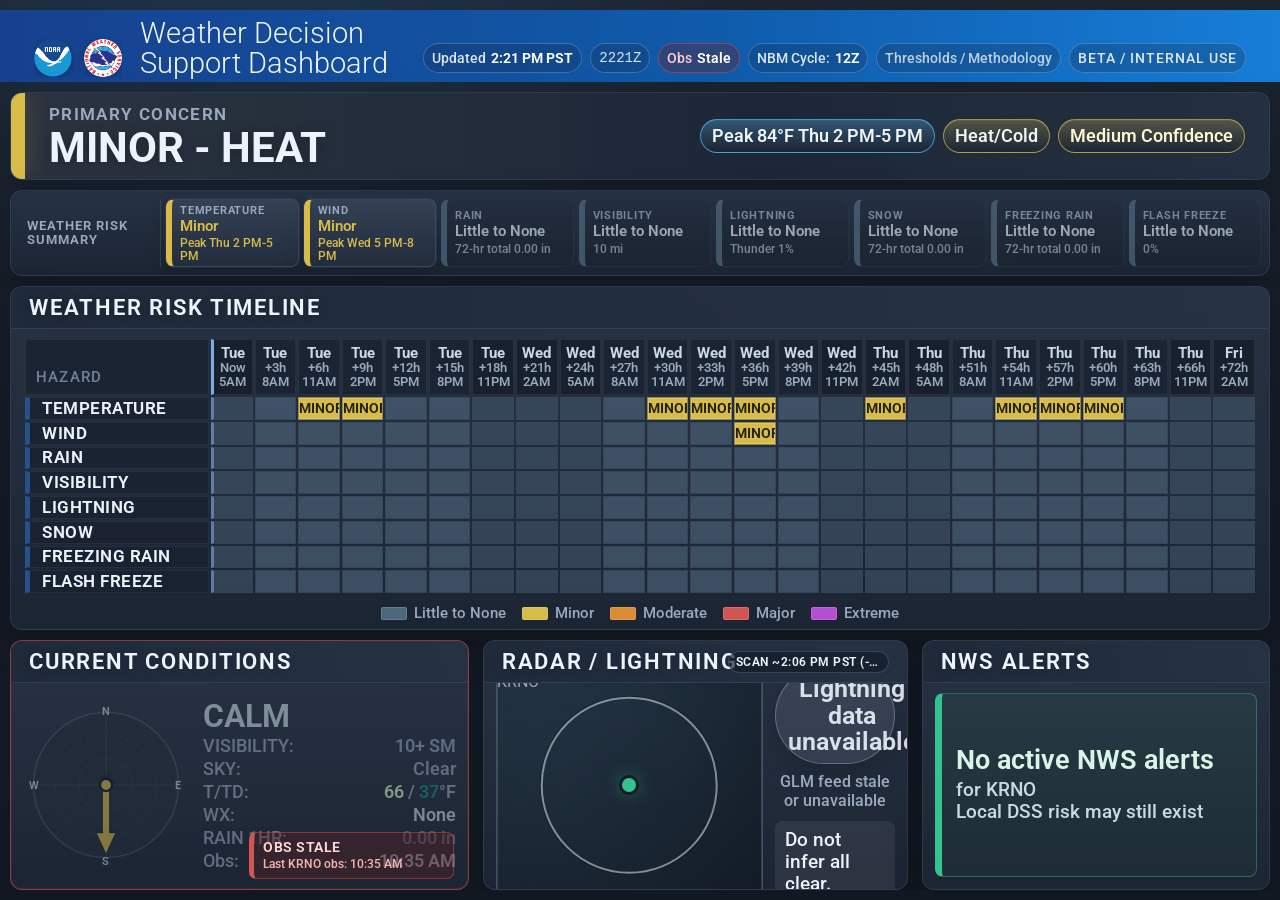
==== commit 89560160: "Add V2 DSS methodology and risk matrix tooltips" ====
--- a/docs/mockups/krno-quicklook-tv-v2/index.html
+++ b/docs/mockups/krno-quicklook-tv-v2/index.html
@@ -1256,7 +1256,7 @@
     .timeline-tooltip {
       position: fixed;
       z-index: 2200;
-      width: min(430px, calc(100vw - 32px));
+      width: min(520px, calc(100vw - 32px));
       padding: 13px 14px 14px;
       border: 1px solid var(--line-strong);
       border-left: 7px solid var(--little);
@@ -1313,6 +1313,71 @@
       font-weight: 600;
       text-align: right;
       overflow-wrap: anywhere;
+    }
+
+    .tooltip-matrix {
+      margin-top: 12px;
+      padding-top: 10px;
+      border-top: 1px solid rgba(51, 66, 85, 0.72);
+    }
+
+    .tooltip-matrix-title {
+      color: var(--text-muted);
+      font-size: 13px;
+      font-weight: 650;
+      letter-spacing: 0.08em;
+      text-transform: uppercase;
+      margin-bottom: 7px;
+    }
+
+    .tooltip-matrix-grid {
+      display: grid;
+      grid-template-columns: 88px repeat(5, 1fr);
+      gap: 2px;
+      align-items: stretch;
+    }
+
+    .tooltip-matrix-cell {
+      position: relative;
+      min-height: 22px;
+      border-radius: 3px;
+      display: grid;
+      place-items: center;
+      color: #0f1720;
+      font-size: 10px;
+      font-weight: 760;
+      line-height: 1;
+    }
+
+    .tooltip-matrix-label {
+      min-height: 22px;
+      display: flex;
+      align-items: center;
+      justify-content: flex-end;
+      padding-right: 5px;
+      color: var(--text-muted);
+      font-size: 10px;
+      font-weight: 600;
+      line-height: 1.05;
+      text-align: right;
+    }
+
+    .tooltip-matrix-head {
+      justify-content: center;
+      padding-right: 0;
+      color: var(--text-body);
+      text-align: center;
+    }
+
+    .tooltip-matrix-x {
+      position: absolute;
+      inset: 0;
+      display: grid;
+      place-items: center;
+      color: #fff;
+      font-size: 18px;
+      font-weight: 900;
+      text-shadow: 0 1px 3px #000, 0 0 8px #000;
     }
 
     .mono {
@@ -1733,6 +1798,51 @@
       Medium: "#d7bc4a",
       Low: "#d25555"
     };
+    const matrixLikelihoodRows = [
+      { key: "Very Likely", short: ">90%", min: 91, max: 100 },
+      { key: "Likely", short: "67-90%", min: 67, max: 90 },
+      { key: "About as Likely as Not", short: "33-66%", min: 33, max: 66 },
+      { key: "Unlikely", short: "10-32%", min: 10, max: 32 },
+      { key: "Extremely Unlikely", short: "<10%", min: 0, max: 9 }
+    ];
+    const matrixImpactLabels = ["Minimal", "Low", "Medium", "High", "Highest"];
+    const riskMatrixLookup = {
+      1: {
+        "Extremely Unlikely": "Little to None",
+        "Unlikely": "Little to None",
+        "About as Likely as Not": "Little to None",
+        "Likely": "Little to None",
+        "Very Likely": "Little to None"
+      },
+      2: {
+        "Extremely Unlikely": "Little to None",
+        "Unlikely": "Little to None",
+        "About as Likely as Not": "Minor",
+        "Likely": "Minor",
+        "Very Likely": "Minor"
+      },
+      3: {
+        "Extremely Unlikely": "Minor",
+        "Unlikely": "Minor",
+        "About as Likely as Not": "Minor",
+        "Likely": "Moderate",
+        "Very Likely": "Moderate"
+      },
+      4: {
+        "Extremely Unlikely": "Minor",
+        "Unlikely": "Minor",
+        "About as Likely as Not": "Moderate",
+        "Likely": "Major",
+        "Very Likely": "Extreme"
+      },
+      5: {
+        "Extremely Unlikely": "Moderate",
+        "Unlikely": "Moderate",
+        "About as Likely as Not": "Major",
+        "Likely": "Major",
+        "Very Likely": "Extreme"
+      }
+    };
     let latestObsSummary = "Obs Fresh";
     let latestModelSummary = "NBM 18Z";
     let latestBuildSummary = "Build --";
@@ -2091,6 +2201,8 @@
     }
 
     function detailProbability(detail = {}, item = {}) {
+      detail = detail || {};
+      item = item || {};
       const values = detail?.values || {};
       const candidates = [
         item.probability,
@@ -2107,6 +2219,87 @@
         if (Number.isFinite(value)) return value;
       }
       return null;
+    }
+
+    function likelihoodCategory(probability) {
+      const value = Number(probability);
+      if (!Number.isFinite(value)) return "";
+      if (value < 10) return "Extremely Unlikely";
+      if (value < 33) return "Unlikely";
+      if (value <= 66) return "About as Likely as Not";
+      if (value <= 90) return "Likely";
+      return "Very Likely";
+    }
+
+    function normalizeLikelihoodLabel(value, probability = null) {
+      const text = String(value || "").replace(/_/g, " ").trim().toLowerCase();
+      if (text.includes("very likely")) return "Very Likely";
+      if (text.includes("about")) return "About as Likely as Not";
+      if (text.includes("extremely")) return "Extremely Unlikely";
+      if (text === "likely") return "Likely";
+      if (text === "unlikely") return "Unlikely";
+      return likelihoodCategory(probability);
+    }
+
+    function detailImpact(detail = {}, item = {}) {
+      detail = detail || {};
+      item = item || {};
+      const values = detail?.values || {};
+      const candidates = [
+        values.impact_level,
+        detail.impact_level,
+        detail.impactLevel,
+        item.impact_level,
+        item.impactLevel
+      ];
+      for (const candidate of candidates) {
+        const value = Number(candidate);
+        if (Number.isFinite(value)) return Math.max(1, Math.min(5, Math.round(value)));
+      }
+      return null;
+    }
+
+    function matrixInfoFor(detail = {}, item = {}) {
+      detail = detail || {};
+      item = item || {};
+      const probability = detailProbability(detail, item);
+      const impact = detailImpact(detail, item);
+      const likelihood = normalizeLikelihoodLabel(
+        detail?.values?.likelihood_category || detail?.likelihood_category || item.likelihood,
+        probability
+      );
+      const risk = impact && likelihood ? riskMatrixLookup[impact]?.[likelihood] : "";
+      return {
+        probability,
+        impact,
+        likelihood,
+        risk: risk || normalizeForecastRisk(item.risk || detail.risk_label || categoryFromRank(detail.risk ?? detail.risk_level))
+      };
+    }
+
+    function matrixHtml(info) {
+      if (!info?.impact || !info?.likelihood) return "";
+      const cells = matrixLikelihoodRows.map(row => {
+        const label = `<div class="tooltip-matrix-label">${escapeHtml(row.key)}<br>${escapeHtml(row.short)}</div>`;
+        const matrixCells = [1, 2, 3, 4, 5].map(impact => {
+          const risk = riskMatrixLookup[impact]?.[row.key] || "Little to None";
+          const selected = impact === info.impact && row.key === info.likelihood;
+          const color = riskColors[risk] || riskColors.None;
+          const impactLabel = matrixImpactLabels[impact - 1] || "Impact";
+          return `<div class="tooltip-matrix-cell" style="background:${color}" aria-label="${escapeHtml(row.key)} ${escapeHtml(impactLabel)} impact: ${escapeHtml(risk)}">${selected ? '<span class="tooltip-matrix-x">X</span>' : ""}</div>`;
+        }).join("");
+        return `${label}${matrixCells}`;
+      }).join("");
+      return `
+        <div class="tooltip-matrix" aria-label="Weather Risk Matrix">
+          <div class="tooltip-matrix-title">Weather Risk Matrix</div>
+          <div class="tooltip-matrix-grid">
+            <div></div>
+            ${matrixImpactLabels.map(label => `<div class="tooltip-matrix-label tooltip-matrix-head">${escapeHtml(label)}</div>`).join("")}
+            ${cells}
+          </div>
+        </div>
+      `;
     }
 
     function spreadAgreementScore(detail = {}) {
@@ -2507,6 +2700,7 @@
       const localWindow = `${formatTooltipLocal(validStart)} - ${formatTooltipLocal(validEnd)}`;
       const utcWindow = `${formatTooltipUtc(validStart)}-${formatTooltipUtc(validEnd)}`;
       const lines = tooltipLinesFor(hazard, block, risk, detail);
+      const matrix = matrixInfoFor(detail, { source: hazard.source, risk });
       return `
         <div class="tooltip-title">${escapeHtml(hazard.name)} - ${escapeHtml(risk)}</div>
         <div class="tooltip-time">${escapeHtml(localWindow)} / ${escapeHtml(utcWindow)}</div>
@@ -2525,6 +2719,7 @@
           `;
           }).join("")}
         </div>
+        ${matrixHtml(matrix)}
       `;
     }
 
@@ -2554,7 +2749,7 @@
       tooltip.hidden = true;
     }
 
-    function tooltipCardHtml(title, subtitle, lines = []) {
+    function tooltipCardHtml(title, subtitle, lines = [], matrixInfo = null) {
       return `
         <div class="tooltip-title">${escapeHtml(title)}</div>
         ${subtitle ? `<div class="tooltip-time">${escapeHtml(subtitle)}</div>` : ""}
@@ -2566,16 +2761,17 @@
             </div>
           `).join("")}
         </div>
+        ${matrixHtml(matrixInfo)}
       `;
     }
 
-    function attachTooltip(element, { title, subtitle = "", lines = [], risk = "Little to None" } = {}) {
+    function attachTooltip(element, { title, subtitle = "", lines = [], risk = "Little to None", matrixInfo = null } = {}) {
       if (!element) return;
       element.classList.add("has-tooltip");
       if (!element.hasAttribute("tabindex")) element.tabIndex = 0;
       element.tooltipPayload = {
         risk,
-        html: tooltipCardHtml(title, subtitle, lines)
+        html: tooltipCardHtml(title, subtitle, lines, matrixInfo)
       };
       if (element.dataset.tooltipBound === "true") return;
       element.dataset.tooltipBound = "true";
@@ -2709,14 +2905,20 @@
       const metric = compactConcernMetric(item) || item.metric || "No signal";
       const confidence = hazardConfidence(item);
       const rank = rankFromCategory(item.risk);
+      const probability = Number(item.probability ?? item.prob);
+      const matrix = matrixInfoFor({}, item);
       return [
         ["Risk", item.risk, riskColors[item.risk] || riskColors.None],
         confidenceLine(confidence),
+        Number.isFinite(probability) ? ["NBM Probability", `${Math.round(probability)}%`] : null,
+        matrix.likelihood ? ["Likelihood", matrix.likelihood] : null,
         ["Timing", rank > 1 ? (item.peak || "Peak window TBD") : ""],
         ["Key Value", metric, metricColorFor(item.source, metric, item.name)],
+        ["72-hr Method", summaryMethodText[item.source] || "Highest hazard risk in the 72-hour DSS window."],
+        ["3-hr Method", timelineMethodText[item.source] || "Block risk from available NBM guidance."],
         ["Airport Ops", item.impact || operationalImpact(item.source, item.risk)],
         ["Action", item.action || operationalAction(item.risk)]
-      ].filter(([label, value]) => value && !(label === "Timing" && /no signal/i.test(value) && rank <= 1));
+      ].filter(line => line && line[1] && !(line[0] === "Timing" && /no signal/i.test(line[1]) && rank <= 1));
     }
 
     function renderTopHazards(items) {
@@ -2834,6 +3036,8 @@
         const value = stripValueFor(item);
         const riskColor = riskColors[item.risk] || riskColors.None;
         const valueColor = summaryValueColor(item, value);
+        const bestDetail = bestTimelineDetailFor(item.source, item.risk, latestForecastRawTimeline || {});
+        const matrixInfo = matrixInfoFor(bestDetail || {}, item);
         const valueHtml = item.source === "TEMPERATURE" && /\/|max|min/i.test(value)
           ? temperaturePairHtml(value)
           : escapeHtml(value);
@@ -2849,7 +3053,8 @@
           title: `${item.name} - ${item.risk}`,
           subtitle: value,
           lines: concernTooltipLines(item, value),
-          risk: item.risk
+          risk: item.risk,
+          matrixInfo
         });
         strip.appendChild(chip);
       });
@@ -2932,6 +3137,8 @@
           risk,
           metric: displayMetric,
           probability: detailProbability(bestDetail, item),
+          impactLevel: bestDetail?.values?.impact_level || bestDetail?.impact_level || item.impact_level,
+          likelihood: bestDetail?.values?.likelihood_category || bestDetail?.likelihood_category || item.likelihood_category,
           peak: windowText || (rankFromCategory(risk) > 1 ? shortPeak(bestDetail?.peak_valid_utc || item.peak_valid_utc) : ""),
           impact: operationalImpact(source, risk),
           action: operationalAction(risk),
@@ -2960,6 +3167,9 @@
           name,
           risk,
           metric: displayMetric,
+          probability: item.probability ?? item.prob,
+          impactLevel: item.impact_level,
+          likelihood: item.likelihood_category,
           peak: windowText || shortPeak(item.peak_valid_utc),
           impact: operationalImpact(source, risk),
           action: operationalAction(risk),
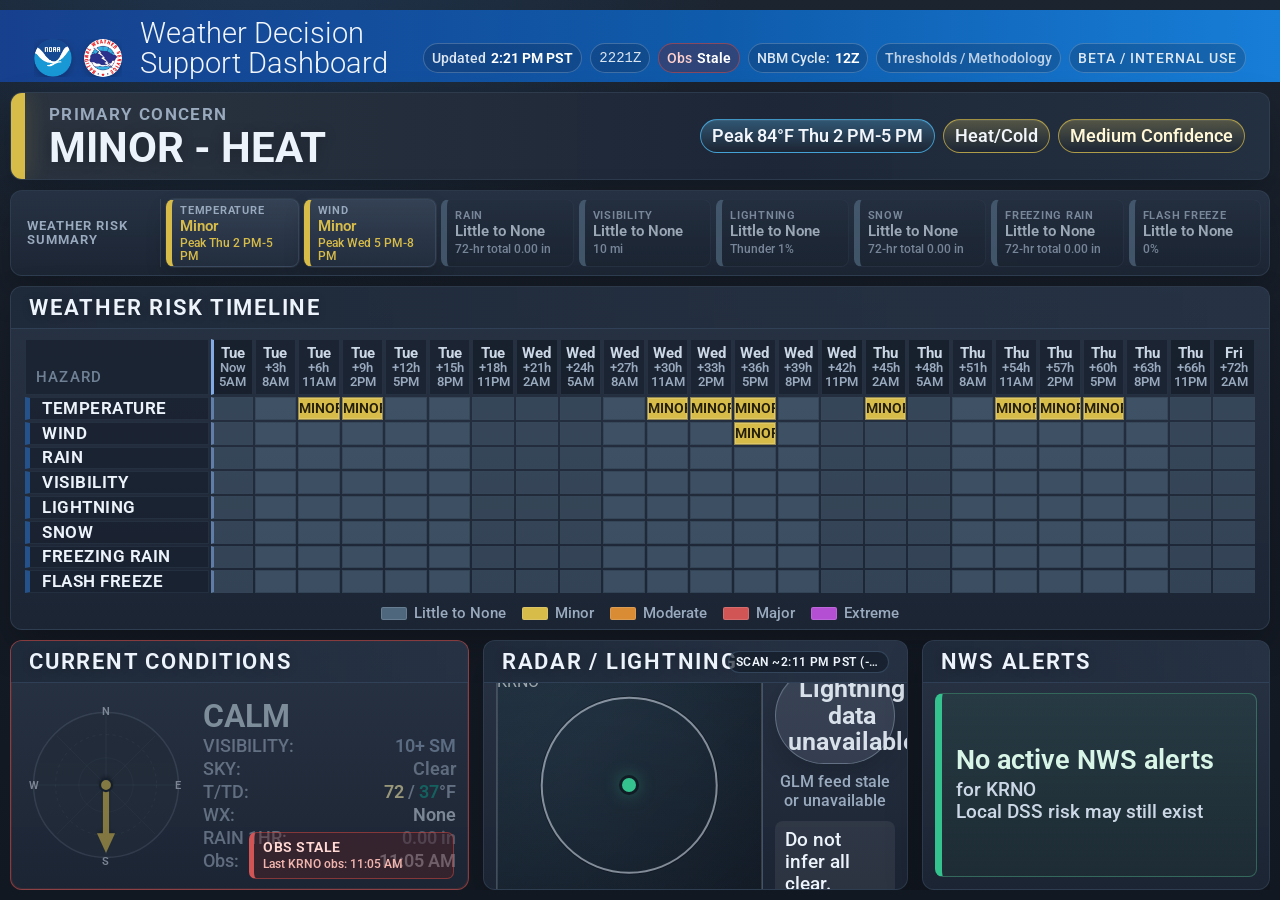
==== commit 4ffa232f: "Align V2 methodology with hazard impact matrix" ====
--- a/docs/mockups/krno-quicklook-tv-v2/index.html
+++ b/docs/mockups/krno-quicklook-tv-v2/index.html
@@ -1805,7 +1805,14 @@
       { key: "Unlikely", short: "10-32%", min: 10, max: 32 },
       { key: "Extremely Unlikely", short: "<10%", min: 0, max: 9 }
     ];
-    const matrixImpactLabels = ["Minimal", "Low", "Medium", "High", "Highest"];
+    const matrixImpactLabels = ["1", "2", "3", "4", "5"];
+    const matrixRiskColors = {
+      "Little to None": "#aef4a0",
+      Minor: "#e7c875",
+      Moderate: "#dd7d4d",
+      Major: "#bd3557",
+      Extreme: "#9220a9"
+    };
     const riskMatrixLookup = {
       1: {
         "Extremely Unlikely": "Little to None",
@@ -1815,7 +1822,7 @@
         "Very Likely": "Little to None"
       },
       2: {
-        "Extremely Unlikely": "Little to None",
+        "Extremely Unlikely": "Minor",
         "Unlikely": "Little to None",
         "About as Likely as Not": "Minor",
         "Likely": "Minor",
@@ -1833,7 +1840,7 @@
         "Unlikely": "Minor",
         "About as Likely as Not": "Moderate",
         "Likely": "Major",
-        "Very Likely": "Extreme"
+        "Very Likely": "Major"
       },
       5: {
         "Extremely Unlikely": "Moderate",
@@ -1841,6 +1848,64 @@
         "About as Likely as Not": "Major",
         "Likely": "Major",
         "Very Likely": "Extreme"
+      }
+    };
+    const hazardImpactThresholds = {
+      WIND: {
+        1: "<30 mph",
+        2: "30-45 mph",
+        3: "45-58 mph",
+        4: "58-65 mph",
+        5: ">65 mph"
+      },
+      LIGHTNING: {
+        1: "<5% chance",
+        2: "5-25% chance",
+        3: "25-50% chance",
+        4: "50-75% chance",
+        5: ">75% chance"
+      },
+      SNOW: {
+        1: "0 in",
+        2: "Trace-0.5 in/hr",
+        3: "0.5-1 in/hr",
+        4: "1-2 in/hr",
+        5: ">2 in/hr"
+      },
+      VISIBILITY: {
+        1: ">5 SM",
+        2: "3-5 SM",
+        3: "1-3 SM",
+        4: "0.50-1 SM",
+        5: "<0.50 SM"
+      },
+      FZRA: {
+        1: "None",
+        2: "Trace",
+        3: "Trace-0.01 in",
+        4: "0.01-0.10 in",
+        5: ">0.10 in"
+      },
+      FLASH_FREEZE: {
+        1: "Dry and >32°F",
+        2: "Wet + <=36°F",
+        3: "Wet + <=32°F",
+        4: "Wet + <=28°F",
+        5: "Wet + <=25°F"
+      },
+      RAIN: {
+        1: "<0.10 in/hr",
+        2: "0.10-0.25 in/hr",
+        3: "0.25-0.50 in/hr",
+        4: "0.50-1.00 in/hr",
+        5: ">1.00 in/hr"
+      },
+      TEMPERATURE: {
+        1: "Cold >=40°F / Heat below local threshold",
+        2: "Cold 32-40°F / HeatRisk threshold 2",
+        3: "Cold 20-32°F / HeatRisk threshold 3",
+        4: "Cold 10-20°F / HeatRisk threshold 4",
+        5: "Cold <10°F / HeatRisk threshold 5"
       }
     };
     let latestObsSummary = "Obs Fresh";
@@ -2277,6 +2342,23 @@
       };
     }
 
+    function impactThresholdFor(source, impact, detail = {}) {
+      const key = String(source || "").toUpperCase();
+      const value = hazardImpactThresholds[key]?.[impact];
+      if (key === "TEMPERATURE") {
+        const heatThreshold = detail?.values?.heat_thresholds?.[String(impact)];
+        const coldText = {
+          1: "Cold >=40°F",
+          2: "Cold 32-40°F",
+          3: "Cold 20-32°F",
+          4: "Cold 10-20°F",
+          5: "Cold <10°F"
+        }[impact];
+        if (heatThreshold != null) return `${coldText} / Heat >=${Math.round(Number(heatThreshold))}°F`;
+      }
+      return value || "";
+    }
+
     function matrixHtml(info) {
       if (!info?.impact || !info?.likelihood) return "";
       const cells = matrixLikelihoodRows.map(row => {
@@ -2284,9 +2366,9 @@
         const matrixCells = [1, 2, 3, 4, 5].map(impact => {
           const risk = riskMatrixLookup[impact]?.[row.key] || "Little to None";
           const selected = impact === info.impact && row.key === info.likelihood;
-          const color = riskColors[risk] || riskColors.None;
+          const color = matrixRiskColors[risk] || riskColors[risk] || riskColors.None;
           const impactLabel = matrixImpactLabels[impact - 1] || "Impact";
-          return `<div class="tooltip-matrix-cell" style="background:${color}" aria-label="${escapeHtml(row.key)} ${escapeHtml(impactLabel)} impact: ${escapeHtml(risk)}">${selected ? '<span class="tooltip-matrix-x">X</span>' : ""}</div>`;
+          return `<div class="tooltip-matrix-cell" style="background:${color}" aria-label="${escapeHtml(row.key)} impact ${escapeHtml(impactLabel)}: ${escapeHtml(risk)}">${selected ? '<span class="tooltip-matrix-x">X</span>' : ""}</div>`;
         }).join("");
         return `${label}${matrixCells}`;
       }).join("");
@@ -2669,6 +2751,7 @@
 
     function tooltipLinesFor(hazard, block, risk, detail) {
       const confidence = hazardConfidence({ source: hazard.source, risk }, detail);
+      const matrix = matrixInfoFor(detail, { source: hazard.source, risk });
       const lines = [
         ["Risk", risk],
         confidenceLine(confidence)
@@ -2687,6 +2770,10 @@
       }
       if (hazard.source === "TEMPERATURE" && values.temp_f != null) lines.push(["Temperature", `${Math.round(values.temp_f)} °F`]);
       if (lines.length === valueLineCount && detail?.metric) lines.push(["Block Value", detail.metric]);
+      if (matrix.impact && matrix.likelihood) {
+        lines.push(["Matrix Pick", `Impact ${matrix.impact} / ${matrix.likelihood}`]);
+        lines.push(["Impact Threshold", impactThresholdFor(hazard.source, matrix.impact, detail)]);
+      }
       lines.push(
         ["Airport Impact", operationalImpact(hazard.source, risk)],
         ["Action", operationalAction(risk)]
@@ -2901,17 +2988,19 @@
       return "72-hour summary";
     }
 
-    function concernTooltipLines(item, details) {
+    function concernTooltipLines(item, details, detail = null) {
       const metric = compactConcernMetric(item) || item.metric || "No signal";
       const confidence = hazardConfidence(item);
       const rank = rankFromCategory(item.risk);
       const probability = Number(item.probability ?? item.prob);
-      const matrix = matrixInfoFor({}, item);
+      const matrix = matrixInfoFor(detail || {}, item);
       return [
         ["Risk", item.risk, riskColors[item.risk] || riskColors.None],
         confidenceLine(confidence),
         Number.isFinite(probability) ? ["NBM Probability", `${Math.round(probability)}%`] : null,
         matrix.likelihood ? ["Likelihood", matrix.likelihood] : null,
+        matrix.impact && matrix.likelihood ? ["Matrix Pick", `Impact ${matrix.impact} / ${matrix.likelihood}`] : null,
+        matrix.impact ? ["Impact Threshold", impactThresholdFor(item.source, matrix.impact, detail || {})] : null,
         ["Timing", rank > 1 ? (item.peak || "Peak window TBD") : ""],
         ["Key Value", metric, metricColorFor(item.source, metric, item.name)],
         ["72-hr Method", summaryMethodText[item.source] || "Highest hazard risk in the 72-hour DSS window."],
@@ -3052,7 +3141,7 @@
         attachTooltip(chip, {
           title: `${item.name} - ${item.risk}`,
           subtitle: value,
-          lines: concernTooltipLines(item, value),
+          lines: concernTooltipLines(item, value, bestDetail),
           risk: item.risk,
           matrixInfo
         });
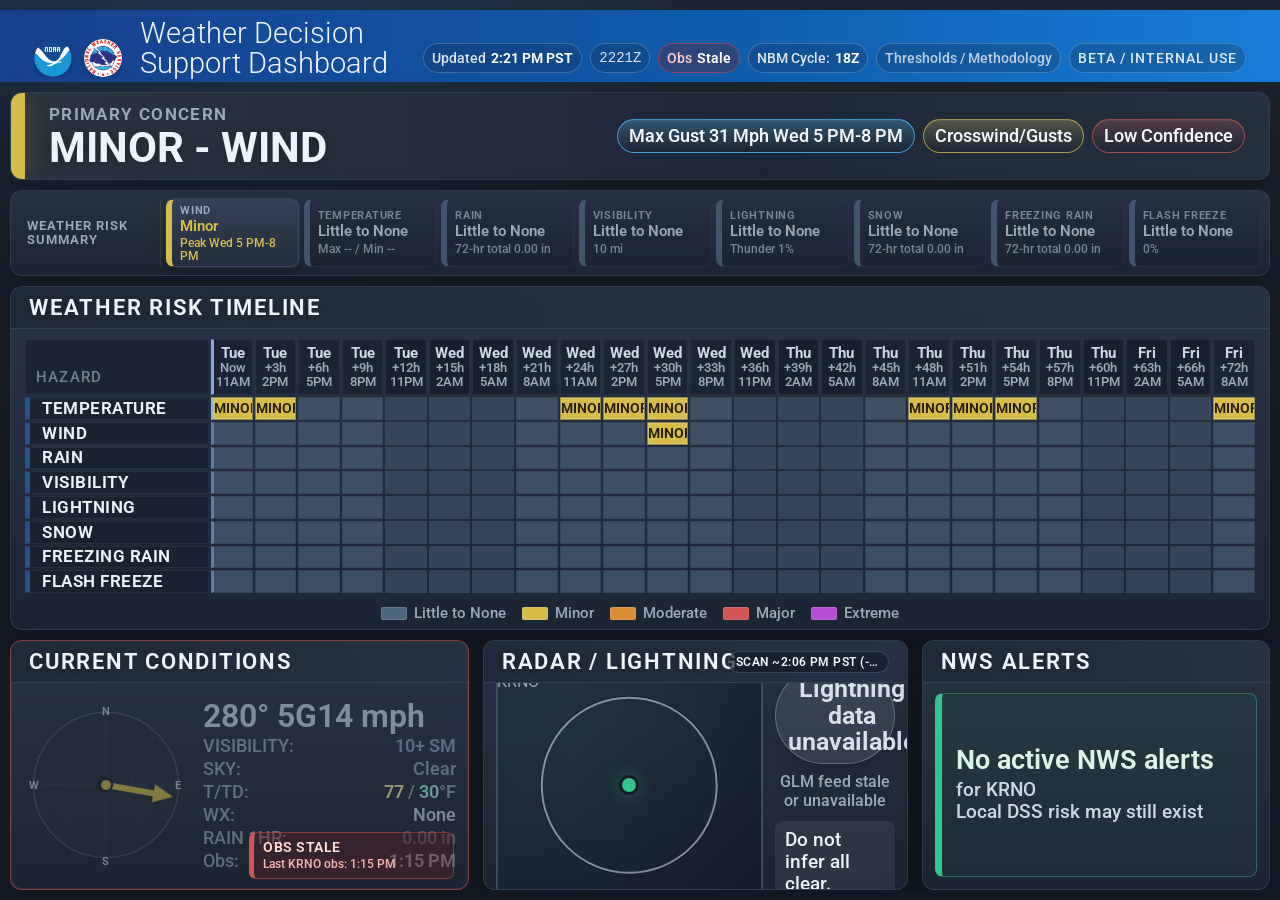
==== commit b162312e: "Correct weather risk matrix mappings" ====
--- a/docs/mockups/krno-quicklook-tv-v2/index.html
+++ b/docs/mockups/krno-quicklook-tv-v2/index.html
@@ -1822,7 +1822,7 @@
         "Very Likely": "Little to None"
       },
       2: {
-        "Extremely Unlikely": "Minor",
+        "Extremely Unlikely": "Little to None",
         "Unlikely": "Little to None",
         "About as Likely as Not": "Minor",
         "Likely": "Minor",
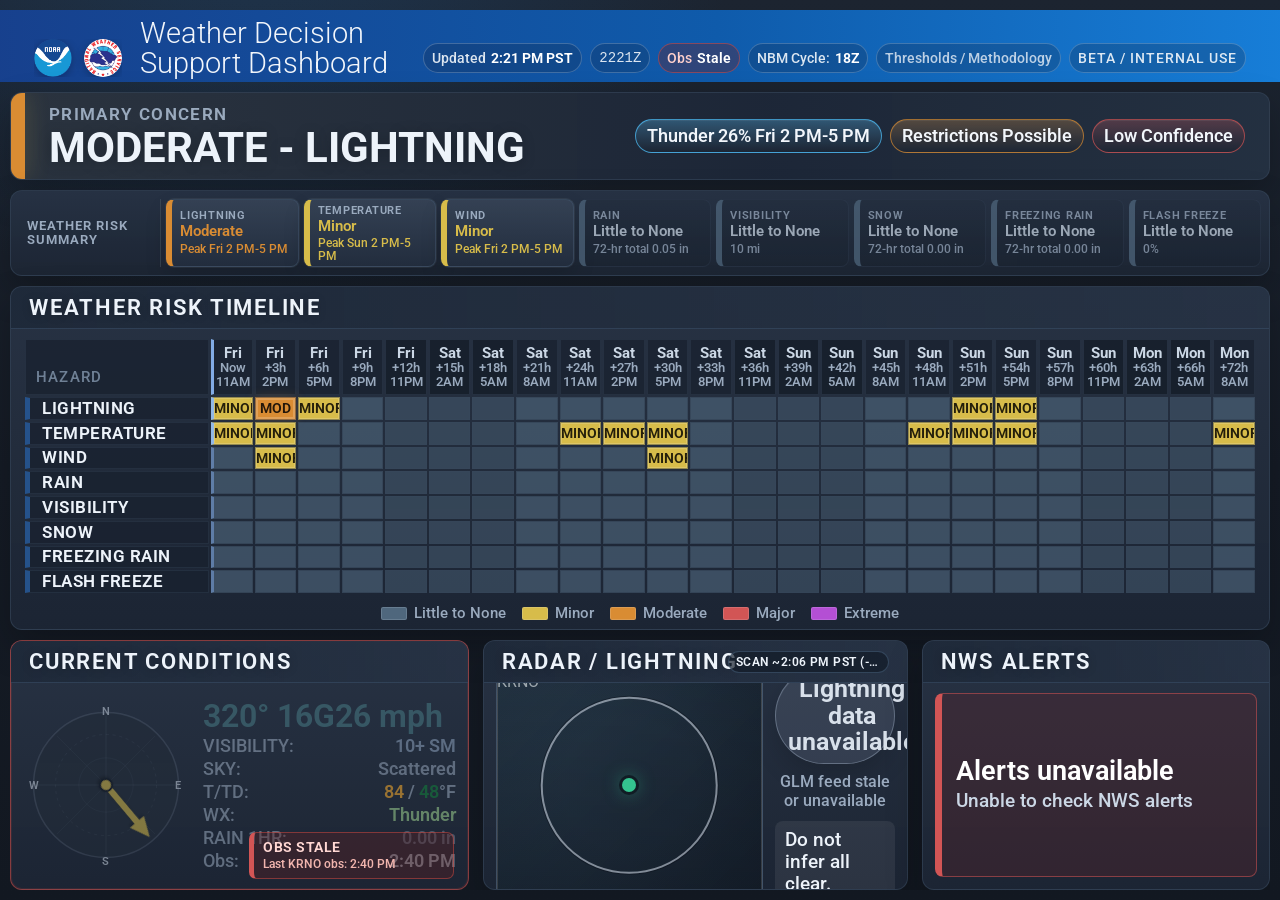
==== commit d6f74b6c: "Fix V2 NWS alert ingestion" ====
--- a/docs/mockups/krno-quicklook-tv-v2/index.html
+++ b/docs/mockups/krno-quicklook-tv-v2/index.html
@@ -1227,6 +1227,19 @@
       background: rgba(102, 55, 21, 0.22);
     }
 
+    .alert-clear.warning {
+      border-color: rgba(210, 85, 85, 0.54);
+      border-left-color: var(--major);
+      background: rgba(108, 38, 42, 0.28);
+    }
+
+    .alert-clear.airport-warning {
+      border-color: rgba(180, 79, 212, 0.62);
+      border-left-color: var(--extreme);
+      background: rgba(83, 46, 114, 0.34);
+      box-shadow: inset 0 0 0 1px rgba(228, 180, 255, 0.08);
+    }
+
     .alert-title {
       color: #d8f5e7;
       font-size: 27px;
@@ -1241,6 +1254,11 @@
       line-height: 1.15;
       font-weight: 520;
       white-space: normal;
+    }
+
+    .alert-clear.warning .alert-title,
+    .alert-clear.airport-warning .alert-title {
+      color: #ffffff;
     }
 
     .data-summary {
@@ -2155,6 +2173,11 @@
       /fire weather watch/i
     ];
 
+    const KRNO_ALERT_POINT = "39.4986,-119.7681";
+    const NWS_ALERTS_POINT_URL = `https://api.weather.gov/alerts/active?point=${KRNO_ALERT_POINT}`;
+    const NWS_AWW_PRODUCTS_URL = "https://api.weather.gov/products/types/AWW";
+    const AWW_LOOKBACK_HOURS = 8;
+
     function alertDisplayText(alert) {
       if (!alert) return "";
       const props = alert.properties || {};
@@ -2173,6 +2196,131 @@
 
     function visibleNwsAlerts(alerts = []) {
       return alerts.filter(alert => !hiddenAlertPatterns.some(pattern => pattern.test(alertDisplayText(alert))));
+    }
+
+    function normalizeCapAlert(feature) {
+      const props = feature?.properties || feature || {};
+      const event = props.event || feature?.event || "NWS Alert";
+      const ends = props.ends || props.expires || feature?.ends || feature?.expires || null;
+      const sent = props.sent || props.effective || feature?.sent || null;
+      return {
+        id: feature?.id || props.id || props["@id"] || `${event}-${sent || ""}`,
+        event,
+        headline: props.headline || feature?.headline || event,
+        description: props.description || feature?.description || "",
+        instruction: props.instruction || feature?.instruction || "",
+        sent,
+        effective: props.effective || feature?.effective || sent,
+        expires: ends,
+        ends,
+        source: "NWS CAP"
+      };
+    }
+
+    function parseAwwExpiration(productText, issuanceTime) {
+      const match = String(productText || "").match(/\b[A-Z]{2}[CZ]\d{3}(?:-\d{3})*-(\d{2})(\d{2})(\d{2})-/);
+      const issued = new Date(issuanceTime);
+      if (!match || !Number.isFinite(issued.getTime())) return null;
+      const day = Number(match[1]);
+      const hour = Number(match[2]);
+      const minute = Number(match[3]);
+      if (![day, hour, minute].every(Number.isFinite)) return null;
+      const expires = new Date(Date.UTC(issued.getUTCFullYear(), issued.getUTCMonth(), day, hour, minute));
+      if (expires.getTime() + 15 * 86400000 < issued.getTime()) expires.setUTCMonth(expires.getUTCMonth() + 1);
+      return expires.toISOString();
+    }
+
+    function normalizeAwwProduct(product, detail = {}) {
+      const text = detail.productText || "";
+      const issuanceTime = detail.issuanceTime || product.issuanceTime;
+      const expires = parseAwwExpiration(text, issuanceTime);
+      const hazardLines = text
+        .split(/\n+/)
+        .map(line => line.trim())
+        .filter(line => /lightning|wind gust|hail|torrential rainfall|airport weather warning/i.test(line))
+        .slice(0, 5);
+      return {
+        id: detail.id || product.id,
+        event: "Airport Weather Warning",
+        headline: "Airport Weather Warning for Reno-Tahoe International Airport",
+        description: hazardLines.join(" "),
+        instruction: "Review airport weather warning and local ramp procedures.",
+        sent: issuanceTime,
+        effective: issuanceTime,
+        expires,
+        ends: expires,
+        source: "NWS AWW",
+        productText: text
+      };
+    }
+
+    function isAwwForKrno(productText = "") {
+      return /AWWRNO|Reno-Tahoe International Airport|\/RNO\/|KRNO/i.test(productText);
+    }
+
+    function isAlertCurrentlyRelevant(alert) {
+      const now = Date.now();
+      const sent = new Date(alert?.sent || alert?.effective || 0).getTime();
+      const ends = new Date(alert?.ends || alert?.expires || 0).getTime();
+      if (Number.isFinite(ends) && ends > now) return true;
+      if (/airport weather warning/i.test(alert?.event || "") && Number.isFinite(sent)) {
+        return now - sent <= AWW_LOOKBACK_HOURS * 3600000;
+      }
+      return !Number.isFinite(ends);
+    }
+
+    async function fetchLiveCapAlerts() {
+      const data = await fetchJson(NWS_ALERTS_POINT_URL);
+      return (data.features || []).map(normalizeCapAlert);
+    }
+
+    async function fetchAirportWeatherWarnings() {
+      const data = await fetchJson(NWS_AWW_PRODUCTS_URL);
+      const products = (data["@graph"] || [])
+        .filter(product => product.productCode === "AWW" && product.issuingOffice === "KREV")
+        .filter(product => {
+          const issued = new Date(product.issuanceTime).getTime();
+          return Number.isFinite(issued) && Date.now() - issued <= AWW_LOOKBACK_HOURS * 3600000;
+        })
+        .slice(0, 4);
+      const details = await Promise.allSettled(products.map(product => fetchJson(`https://api.weather.gov/products/${product.id}`)));
+      return details
+        .map((result, index) => result.status === "fulfilled" ? normalizeAwwProduct(products[index], result.value) : null)
+        .filter(alert => alert && isAwwForKrno(alert.productText) && isAlertCurrentlyRelevant(alert));
+    }
+
+    function mergeAlerts(...groups) {
+      const merged = new Map();
+      groups.flat().filter(Boolean).forEach(alert => {
+        const key = alert.id || `${alert.event}-${alert.sent || alert.effective || ""}`;
+        if (!merged.has(key)) merged.set(key, alert);
+      });
+      return [...merged.values()].sort((a, b) => alertPriority(b) - alertPriority(a));
+    }
+
+    function alertPriority(alert) {
+      const text = alertDisplayText(alert);
+      if (/airport weather warning/i.test(text)) return 100;
+      if (/severe thunderstorm warning|tornado warning|flash flood warning|snow squall warning/i.test(text)) return 90;
+      if (/warning/i.test(text)) return 70;
+      if (/watch/i.test(text)) return 50;
+      if (/advisory|special weather statement/i.test(text)) return 30;
+      return 10;
+    }
+
+    function formatAlertEnd(alert) {
+      const end = new Date(alert?.ends || alert?.expires || "");
+      if (!Number.isFinite(end.getTime())) return "Until further notice";
+      return `Until ${end.toLocaleTimeString("en-US", { hour: "numeric", minute: "2-digit" })}`;
+    }
+
+    function alertsPayloadAgeMinutes(payload) {
+      const date = new Date(payload?.generated_utc || payload?.updated_utc || "");
+      return Number.isFinite(date.getTime()) ? (Date.now() - date.getTime()) / 60000 : Infinity;
+    }
+
+    function alertsPayloadFresh(payload) {
+      return alertsPayloadAgeMinutes(payload) <= 20;
     }
 
     function confidenceFromScore(score) {
@@ -4411,46 +4559,122 @@
     }
 
     async function loadAlertsData() {
-      try {
-        const alerts = await fetchJson("../../alerts.json");
-        const alertBox = document.getElementById("alert-box");
-        const activeAlerts = visibleNwsAlerts(Array.isArray(alerts.alerts) ? alerts.alerts : []);
-        if (activeAlerts.length) {
-          alertBox.classList.add("active");
-          alertBox.innerHTML = `
-            <div class="alert-title">${activeAlerts.length} Active Alert${activeAlerts.length > 1 ? "s" : ""}</div>
-            <div class="alert-text">Review official products for KRNO</div>
-          `;
-          attachTooltip(alertBox, {
-            title: "NWS Alerts",
-            subtitle: `${activeAlerts.length} active`,
-            lines: [
-              ["Status", "Active alerts"],
-              ["Action", "Review official products"],
-              ["Scope", "KRNO area"]
-            ],
-            risk: "Moderate"
-          });
-        } else {
-          alertBox.classList.remove("active");
-          alertBox.innerHTML = `
-            <div class="alert-title">No active NWS alerts</div>
-            <div class="alert-text">for KRNO<br>Local DSS risk may still exist</div>
-          `;
-          attachTooltip(alertBox, {
-            title: "NWS Alerts",
-            subtitle: "No active NWS alerts",
-            lines: [
-              ["Status", "No active official alerts"],
-              ["Scope", "KRNO area"],
-              ["Action", "Routine monitoring"]
-            ],
-            risk: "None"
-          });
-        }
-      } catch (error) {
-        console.info("Unable to refresh alerts.", error);
-      }
+      const alertBox = document.getElementById("alert-box");
+      if (!alertBox) return;
+
+      const [capResult, awwResult, staticResult] = await Promise.allSettled([
+        fetchLiveCapAlerts(),
+        fetchAirportWeatherWarnings(),
+        fetchJson("../../alerts.json")
+      ]);
+
+      const liveCapAlerts = capResult.status === "fulfilled" ? capResult.value : [];
+      const airportWarnings = awwResult.status === "fulfilled" ? awwResult.value : [];
+      const staticPayload = staticResult.status === "fulfilled" ? staticResult.value : null;
+      const staticAlerts = staticResult.status === "fulfilled" && Array.isArray(staticResult.value?.alerts)
+        ? staticResult.value.alerts.map(normalizeCapAlert)
+        : [];
+      const capChecked = capResult.status === "fulfilled";
+      const awwChecked = awwResult.status === "fulfilled";
+      const staticChecked = staticResult.status === "fulfilled";
+      const staticFresh = alertsPayloadFresh(staticPayload);
+
+      if (!capChecked) console.info("Unable to refresh live point alerts.", capResult.reason);
+      if (!awwChecked) console.info("Unable to refresh airport weather warnings.", awwResult.reason);
+      if (staticResult.status !== "fulfilled") console.info("Unable to refresh static alerts fallback.", staticResult.reason);
+
+      const activeAlerts = visibleNwsAlerts(
+        mergeAlerts(liveCapAlerts, airportWarnings, staticAlerts).filter(isAlertCurrentlyRelevant)
+      );
+
+      alertBox.classList.remove("active", "warning", "airport-warning");
+
+      if (activeAlerts.length) {
+        const topAlert = activeAlerts[0];
+        const hasAirportWarning = activeAlerts.some(alert => /airport weather warning/i.test(alertDisplayText(alert)));
+        const hasWarning = activeAlerts.some(alert => alertPriority(alert) >= 70);
+        const summary = activeAlerts.slice(0, 2)
+          .map(alert => `${escapeHtml(alert.event || "NWS Alert")} &middot; ${escapeHtml(formatAlertEnd(alert))}`)
+          .join("<br>");
+
+        alertBox.classList.add("active");
+        if (hasAirportWarning) alertBox.classList.add("airport-warning");
+        else if (hasWarning) alertBox.classList.add("warning");
+
+        alertBox.innerHTML = `
+          <div class="alert-title">${escapeHtml(activeAlerts.length === 1 ? topAlert.event : `${activeAlerts.length} Active Alerts`)}</div>
+          <div class="alert-text">${summary}</div>
+        `;
+        attachTooltip(alertBox, {
+          title: "NWS Alerts",
+          subtitle: activeAlerts.length === 1 ? topAlert.event : `${activeAlerts.length} active`,
+          lines: [
+            ...activeAlerts.slice(0, 5).flatMap(alert => [
+              [alert.event || "NWS Alert", formatAlertEnd(alert)],
+              ["Source", alert.source || "NWS"],
+              ["Headline", alert.headline || alert.description || "Review official product"]
+            ]),
+            ["Airport Warning Feed", awwChecked || staticChecked ? "Checked" : "Unavailable"],
+            ["Action", "Review official products and local airport procedures"]
+          ],
+          risk: hasAirportWarning ? "Extreme" : hasWarning ? "Major" : "Moderate"
+        });
+        return;
+      }
+
+      if (!capChecked && !awwChecked && !staticFresh) {
+        alertBox.classList.add("warning");
+        alertBox.innerHTML = `
+          <div class="alert-title">Alerts unavailable</div>
+          <div class="alert-text">Unable to check NWS alerts</div>
+        `;
+        attachTooltip(alertBox, {
+          title: "NWS Alerts",
+          subtitle: "Unavailable",
+          lines: [
+            ["Status", "Live NWS alert check failed"],
+            ["Action", "Check official NWS products directly"]
+          ],
+          risk: "Moderate"
+        });
+        return;
+      }
+
+      if (!awwChecked && !staticFresh) {
+        alertBox.classList.add("warning");
+        alertBox.innerHTML = `
+          <div class="alert-title">Airport warnings unavailable</div>
+          <div class="alert-text">NWS point alerts checked</div>
+        `;
+        attachTooltip(alertBox, {
+          title: "NWS Alerts",
+          subtitle: "Partially checked",
+          lines: [
+            ["Point Alerts", capChecked ? "Checked" : "Unavailable"],
+            ["Airport Weather Warnings", "Unavailable"],
+            ["Action", "Check official NWS products directly"]
+          ],
+          risk: "Minor"
+        });
+        return;
+      }
+
+      alertBox.innerHTML = `
+        <div class="alert-title">No active NWS alerts</div>
+        <div class="alert-text">for KRNO<br>Local DSS risk may still exist</div>
+      `;
+      attachTooltip(alertBox, {
+        title: "NWS Alerts",
+        subtitle: "No active NWS alerts",
+        lines: [
+          ["Status", "No active official alerts"],
+          ["Airport Warning Feed", awwChecked || staticFresh ? "Checked" : "Unavailable"],
+          ["Generated Alerts", staticFresh ? "Fresh" : staticChecked ? "Stale" : "Unavailable"],
+          ["Scope", "KRNO area"],
+          ["Action", "Routine monitoring"]
+        ],
+        risk: "None"
+      });
     }
 
     async function loadLocalData() {
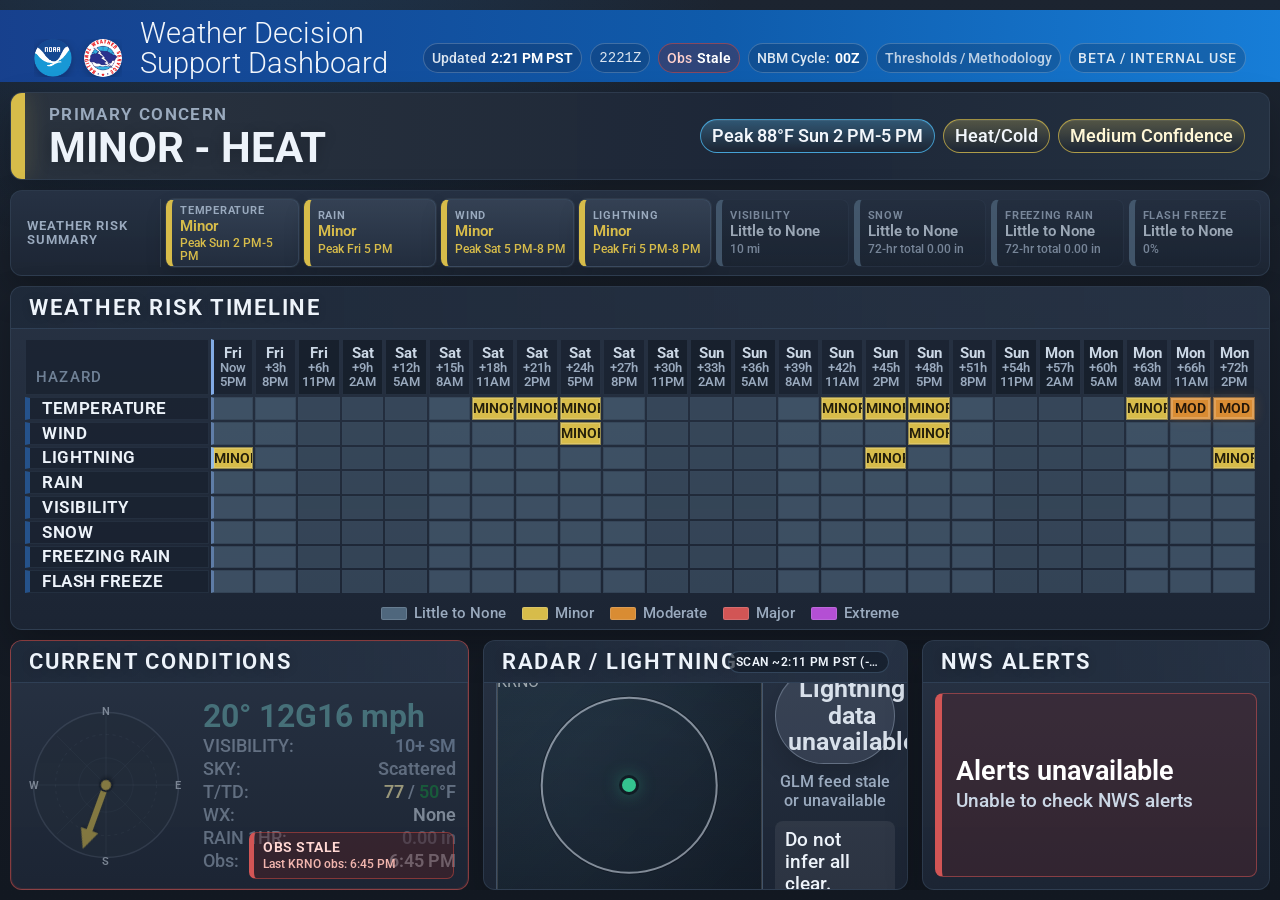
==== commit c78db481: "Expire airport weather warnings by valid time" ====
--- a/docs/mockups/krno-quicklook-tv-v2/index.html
+++ b/docs/mockups/krno-quicklook-tv-v2/index.html
@@ -1234,10 +1234,35 @@
     }
 
     .alert-clear.airport-warning {
-      border-color: rgba(180, 79, 212, 0.62);
+      border-color: rgba(215, 126, 255, 0.88);
       border-left-color: var(--extreme);
-      background: rgba(83, 46, 114, 0.34);
-      box-shadow: inset 0 0 0 1px rgba(228, 180, 255, 0.08);
+      background:
+        linear-gradient(180deg, rgba(118, 55, 160, 0.62), rgba(62, 31, 86, 0.76)),
+        rgba(83, 46, 114, 0.48);
+      box-shadow:
+        inset 0 0 0 1px rgba(244, 203, 255, 0.16),
+        0 0 0 1px rgba(180, 79, 212, 0.32),
+        0 0 24px rgba(180, 79, 212, 0.34);
+      animation: airportWarningPulse 900ms ease-in-out infinite alternate;
+    }
+
+    @keyframes airportWarningPulse {
+      from {
+        border-color: rgba(215, 126, 255, 0.78);
+        box-shadow:
+          inset 0 0 0 1px rgba(244, 203, 255, 0.12),
+          0 0 0 1px rgba(180, 79, 212, 0.28),
+          0 0 18px rgba(180, 79, 212, 0.26);
+        filter: brightness(0.96);
+      }
+      to {
+        border-color: rgba(252, 218, 255, 1);
+        box-shadow:
+          inset 0 0 0 1px rgba(255, 235, 255, 0.26),
+          0 0 0 2px rgba(215, 126, 255, 0.55),
+          0 0 34px rgba(215, 126, 255, 0.58);
+        filter: brightness(1.14);
+      }
     }
 
     .alert-title {
@@ -1259,6 +1284,25 @@
     .alert-clear.warning .alert-title,
     .alert-clear.airport-warning .alert-title {
       color: #ffffff;
+    }
+
+    .alert-clear.airport-warning .alert-title {
+      font-size: 30px;
+      text-transform: uppercase;
+      letter-spacing: 0.025em;
+      text-shadow: 0 0 14px rgba(255, 221, 255, 0.42);
+    }
+
+    .alert-clear.airport-warning .alert-text {
+      color: #f7ddff;
+      font-size: 20px;
+      font-weight: 600;
+    }
+
+    @media (prefers-reduced-motion: reduce) {
+      .alert-clear.airport-warning {
+        animation: none;
+      }
     }
 
     .data-summary {
@@ -2262,7 +2306,7 @@
       const now = Date.now();
       const sent = new Date(alert?.sent || alert?.effective || 0).getTime();
       const ends = new Date(alert?.ends || alert?.expires || 0).getTime();
-      if (Number.isFinite(ends) && ends > now) return true;
+      if (Number.isFinite(ends)) return ends > now;
       if (/airport weather warning/i.test(alert?.event || "") && Number.isFinite(sent)) {
         return now - sent <= AWW_LOOKBACK_HOURS * 3600000;
       }
@@ -4593,6 +4637,9 @@
         const topAlert = activeAlerts[0];
         const hasAirportWarning = activeAlerts.some(alert => /airport weather warning/i.test(alertDisplayText(alert)));
         const hasWarning = activeAlerts.some(alert => alertPriority(alert) >= 70);
+        const alertTitle = hasAirportWarning
+          ? "Airport Weather Warning"
+          : activeAlerts.length === 1 ? topAlert.event : `${activeAlerts.length} Active Alerts`;
         const summary = activeAlerts.slice(0, 2)
           .map(alert => `${escapeHtml(alert.event || "NWS Alert")} &middot; ${escapeHtml(formatAlertEnd(alert))}`)
           .join("<br>");
@@ -4602,7 +4649,7 @@
         else if (hasWarning) alertBox.classList.add("warning");
 
         alertBox.innerHTML = `
-          <div class="alert-title">${escapeHtml(activeAlerts.length === 1 ? topAlert.event : `${activeAlerts.length} Active Alerts`)}</div>
+          <div class="alert-title">${escapeHtml(alertTitle)}</div>
           <div class="alert-text">${summary}</div>
         `;
         attachTooltip(alertBox, {
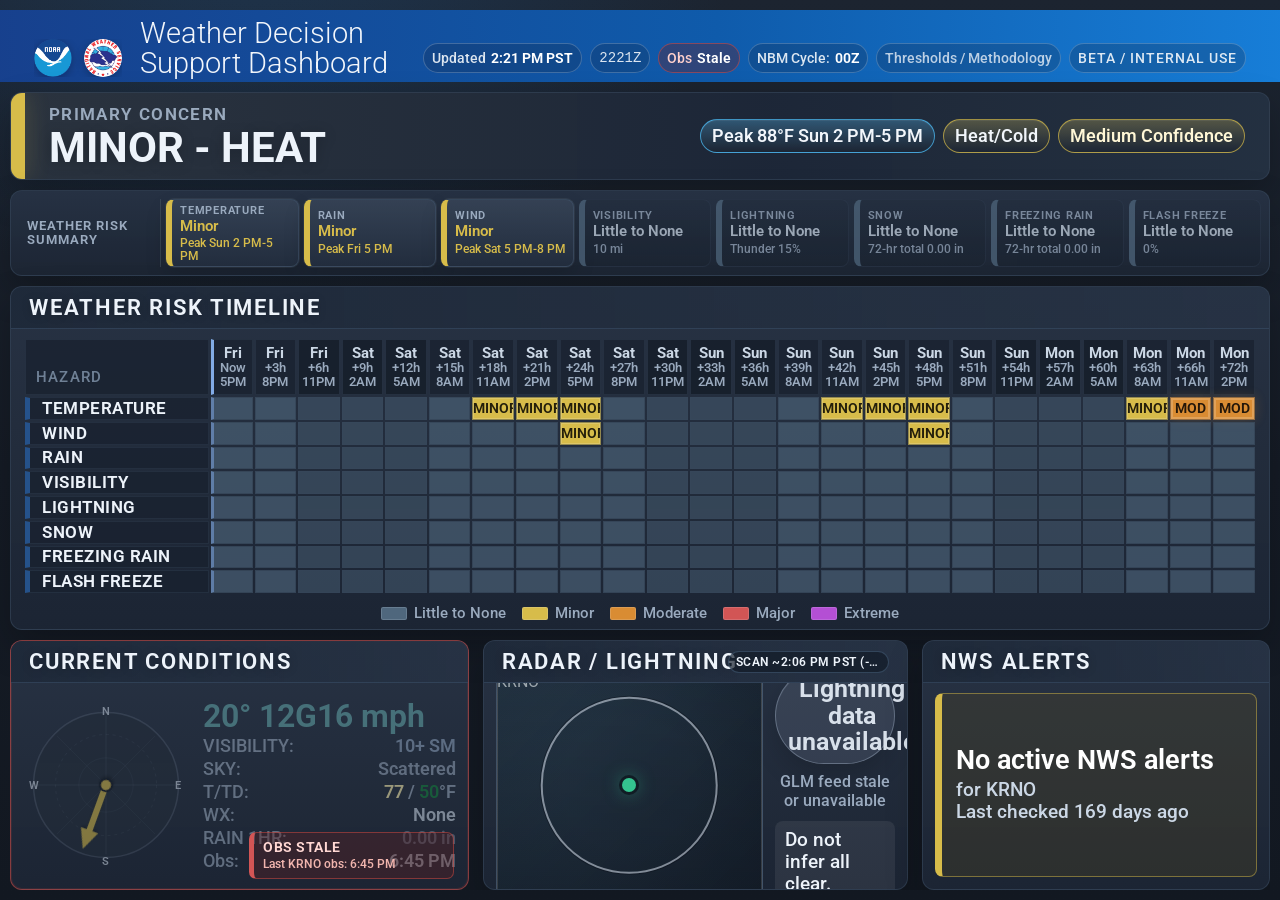
==== commit 337d3e0f: "Show generated alert status when live checks fail" ====
--- a/docs/mockups/krno-quicklook-tv-v2/index.html
+++ b/docs/mockups/krno-quicklook-tv-v2/index.html
@@ -1233,6 +1233,12 @@
       background: rgba(108, 38, 42, 0.28);
     }
 
+    .alert-clear.aging {
+      border-color: rgba(215, 188, 74, 0.48);
+      border-left-color: var(--minor);
+      background: rgba(94, 77, 32, 0.26);
+    }
+
     .alert-clear.airport-warning {
       border-color: rgba(215, 126, 255, 0.88);
       border-left-color: var(--extreme);
@@ -1282,6 +1288,7 @@
     }
 
     .alert-clear.warning .alert-title,
+    .alert-clear.aging .alert-title,
     .alert-clear.airport-warning .alert-title {
       color: #ffffff;
     }
@@ -2367,6 +2374,28 @@
       return alertsPayloadAgeMinutes(payload) <= 20;
     }
 
+    function alertsPayloadUsable(payload) {
+      return Number.isFinite(alertsPayloadAgeMinutes(payload));
+    }
+
+    function alertCheckAgeLabel(payload) {
+      const age = alertsPayloadAgeMinutes(payload);
+      if (!Number.isFinite(age)) return "not checked";
+      if (age < 1) return "just now";
+      if (age < 90) return `${Math.round(age)} min ago`;
+      const hours = age / 60;
+      if (hours < 24) return `${Math.round(hours)} hr ago`;
+      return `${Math.round(hours / 24)} days ago`;
+    }
+
+    function alertCheckState(payload) {
+      const age = alertsPayloadAgeMinutes(payload);
+      if (!Number.isFinite(age)) return "Unavailable";
+      if (age <= 20) return "Fresh";
+      if (age <= 90) return "Aging";
+      return "Stale";
+    }
+
     function confidenceFromScore(score) {
       if (score >= 80) return "High";
       if (score >= 55) return "Medium";
@@ -4622,6 +4651,9 @@
       const awwChecked = awwResult.status === "fulfilled";
       const staticChecked = staticResult.status === "fulfilled";
       const staticFresh = alertsPayloadFresh(staticPayload);
+      const staticUsable = alertsPayloadUsable(staticPayload);
+      const alertCheckStateText = alertCheckState(staticPayload);
+      const alertCheckAgeText = alertCheckAgeLabel(staticPayload);
 
       if (!capChecked) console.info("Unable to refresh live point alerts.", capResult.reason);
       if (!awwChecked) console.info("Unable to refresh airport weather warnings.", awwResult.reason);
@@ -4631,7 +4663,7 @@
         mergeAlerts(liveCapAlerts, airportWarnings, staticAlerts).filter(isAlertCurrentlyRelevant)
       );
 
-      alertBox.classList.remove("active", "warning", "airport-warning");
+      alertBox.classList.remove("active", "warning", "airport-warning", "aging");
 
       if (activeAlerts.length) {
         const topAlert = activeAlerts[0];
@@ -4669,7 +4701,7 @@
         return;
       }
 
-      if (!capChecked && !awwChecked && !staticFresh) {
+      if (!capChecked && !awwChecked && !staticUsable) {
         alertBox.classList.add("warning");
         alertBox.innerHTML = `
           <div class="alert-title">Alerts unavailable</div>
@@ -4687,40 +4719,24 @@
         return;
       }
 
-      if (!awwChecked && !staticFresh) {
-        alertBox.classList.add("warning");
-        alertBox.innerHTML = `
-          <div class="alert-title">Airport warnings unavailable</div>
-          <div class="alert-text">NWS point alerts checked</div>
-        `;
-        attachTooltip(alertBox, {
-          title: "NWS Alerts",
-          subtitle: "Partially checked",
-          lines: [
-            ["Point Alerts", capChecked ? "Checked" : "Unavailable"],
-            ["Airport Weather Warnings", "Unavailable"],
-            ["Action", "Check official NWS products directly"]
-          ],
-          risk: "Minor"
-        });
-        return;
-      }
+      if (staticUsable && !staticFresh) alertBox.classList.add("aging");
 
       alertBox.innerHTML = `
         <div class="alert-title">No active NWS alerts</div>
-        <div class="alert-text">for KRNO<br>Local DSS risk may still exist</div>
+        <div class="alert-text">for KRNO<br>Last checked ${escapeHtml(alertCheckAgeText)}</div>
       `;
       attachTooltip(alertBox, {
         title: "NWS Alerts",
         subtitle: "No active NWS alerts",
         lines: [
           ["Status", "No active official alerts"],
-          ["Airport Warning Feed", awwChecked || staticFresh ? "Checked" : "Unavailable"],
-          ["Generated Alerts", staticFresh ? "Fresh" : staticChecked ? "Stale" : "Unavailable"],
+          ["Live Point Alerts", capChecked ? "Checked" : "Browser check unavailable"],
+          ["Airport Warning Feed", awwChecked || staticUsable ? "Checked via generated file" : "Unavailable"],
+          ["Generated Alerts", `${alertCheckStateText} / ${alertCheckAgeText}`],
           ["Scope", "KRNO area"],
           ["Action", "Routine monitoring"]
         ],
-        risk: "None"
+        risk: staticUsable && !staticFresh ? "Minor" : "None"
       });
     }
 
